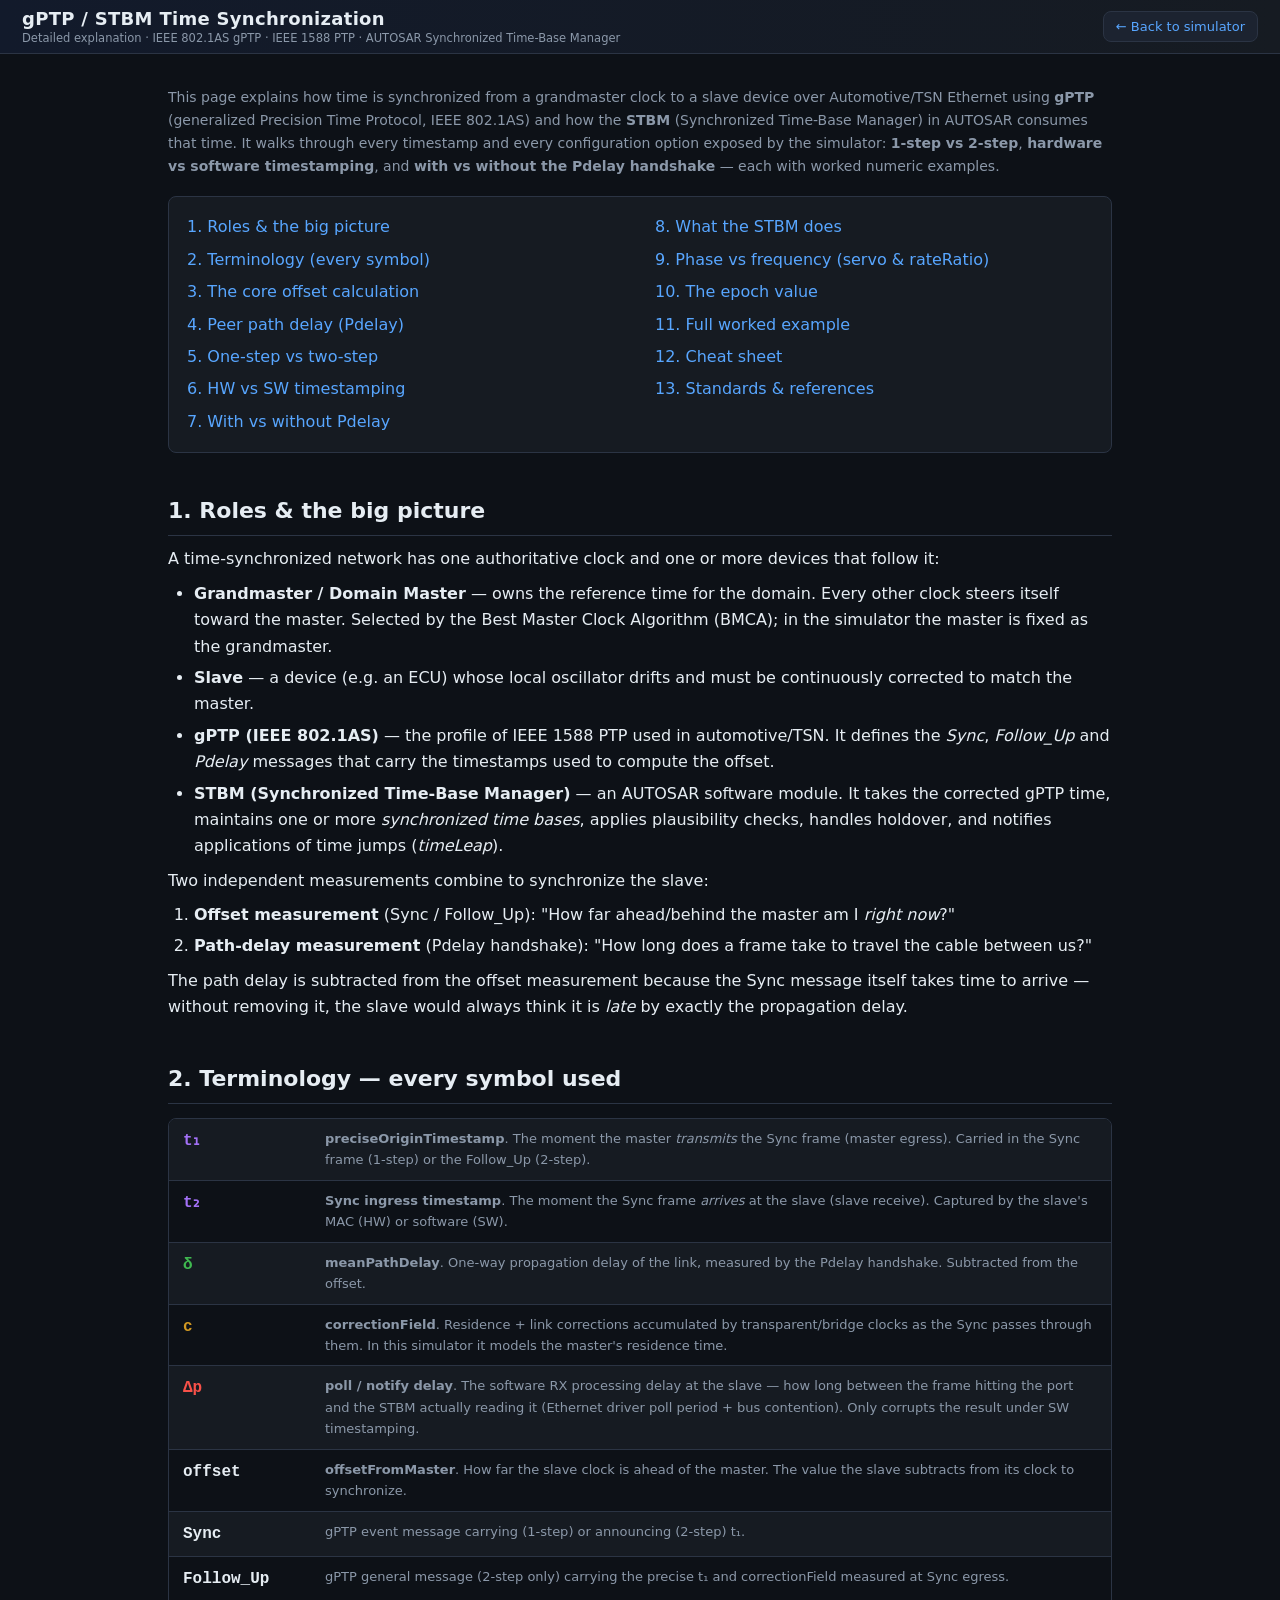
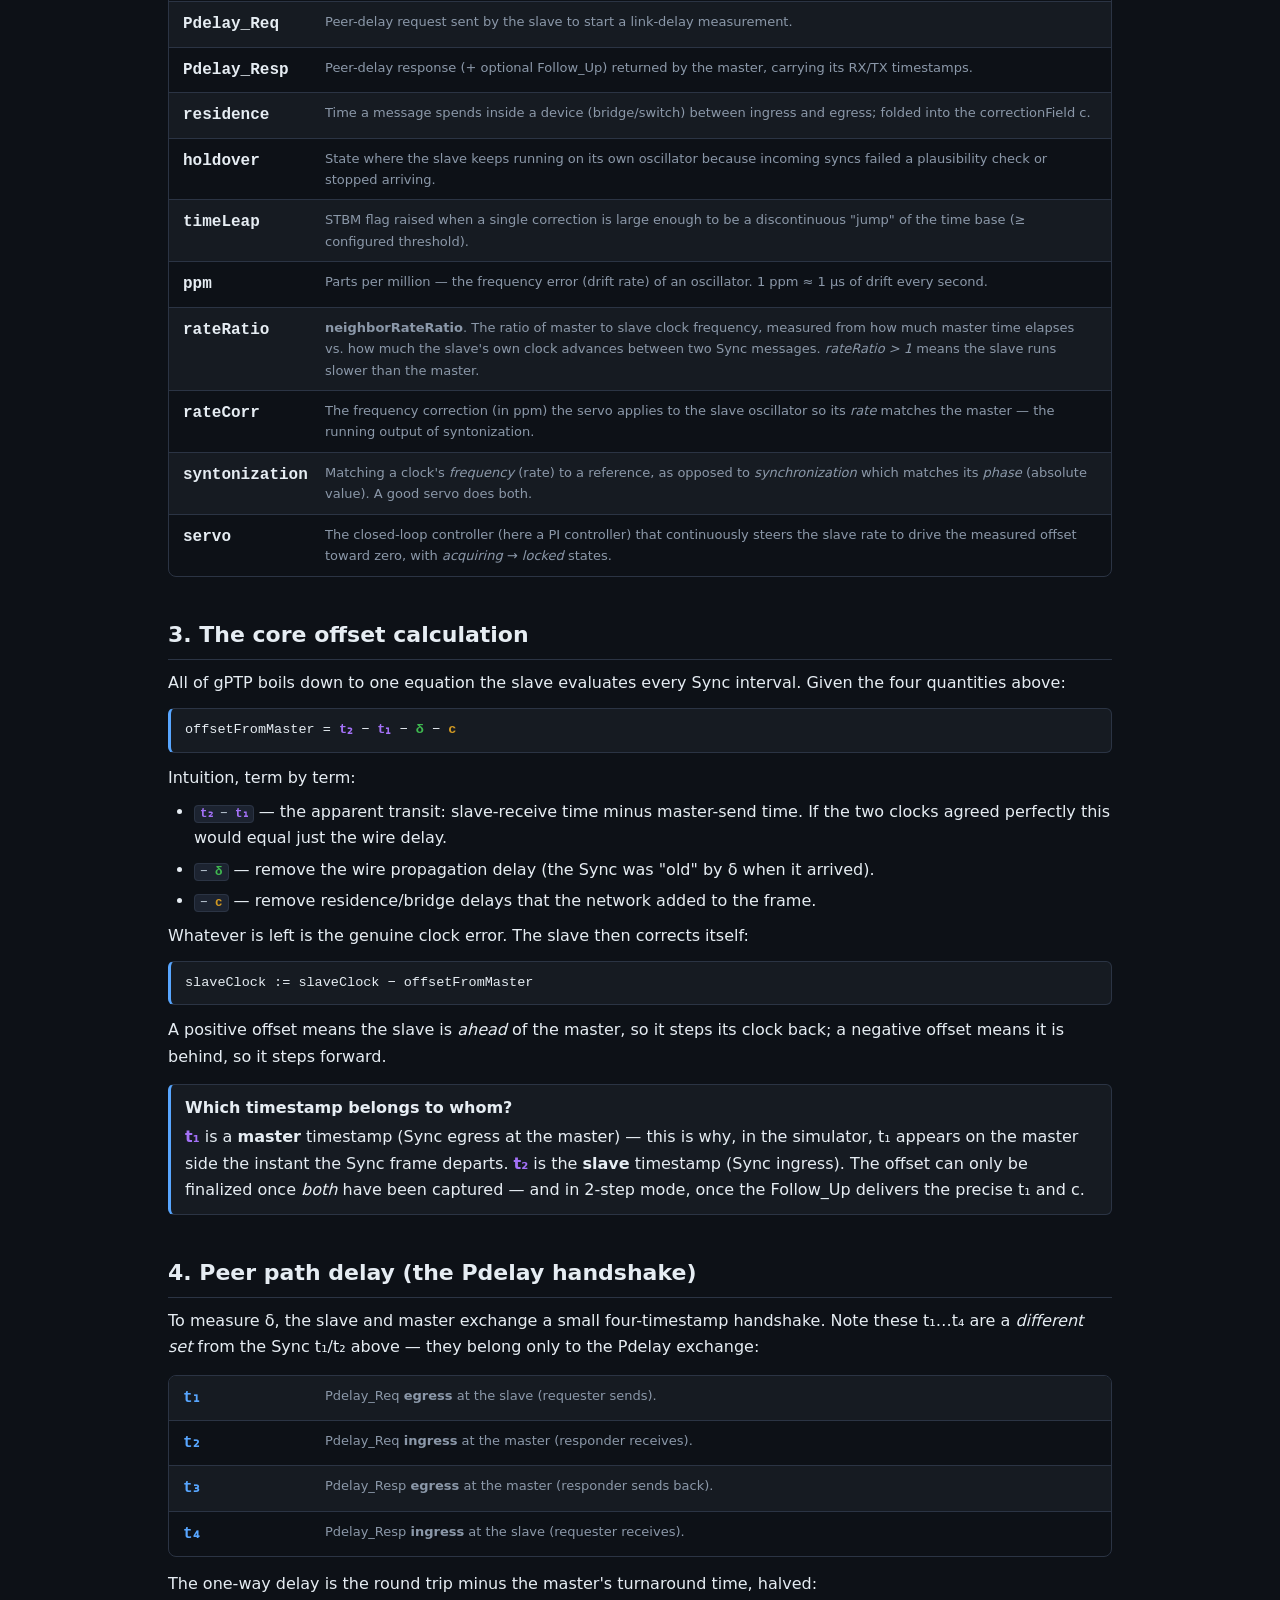
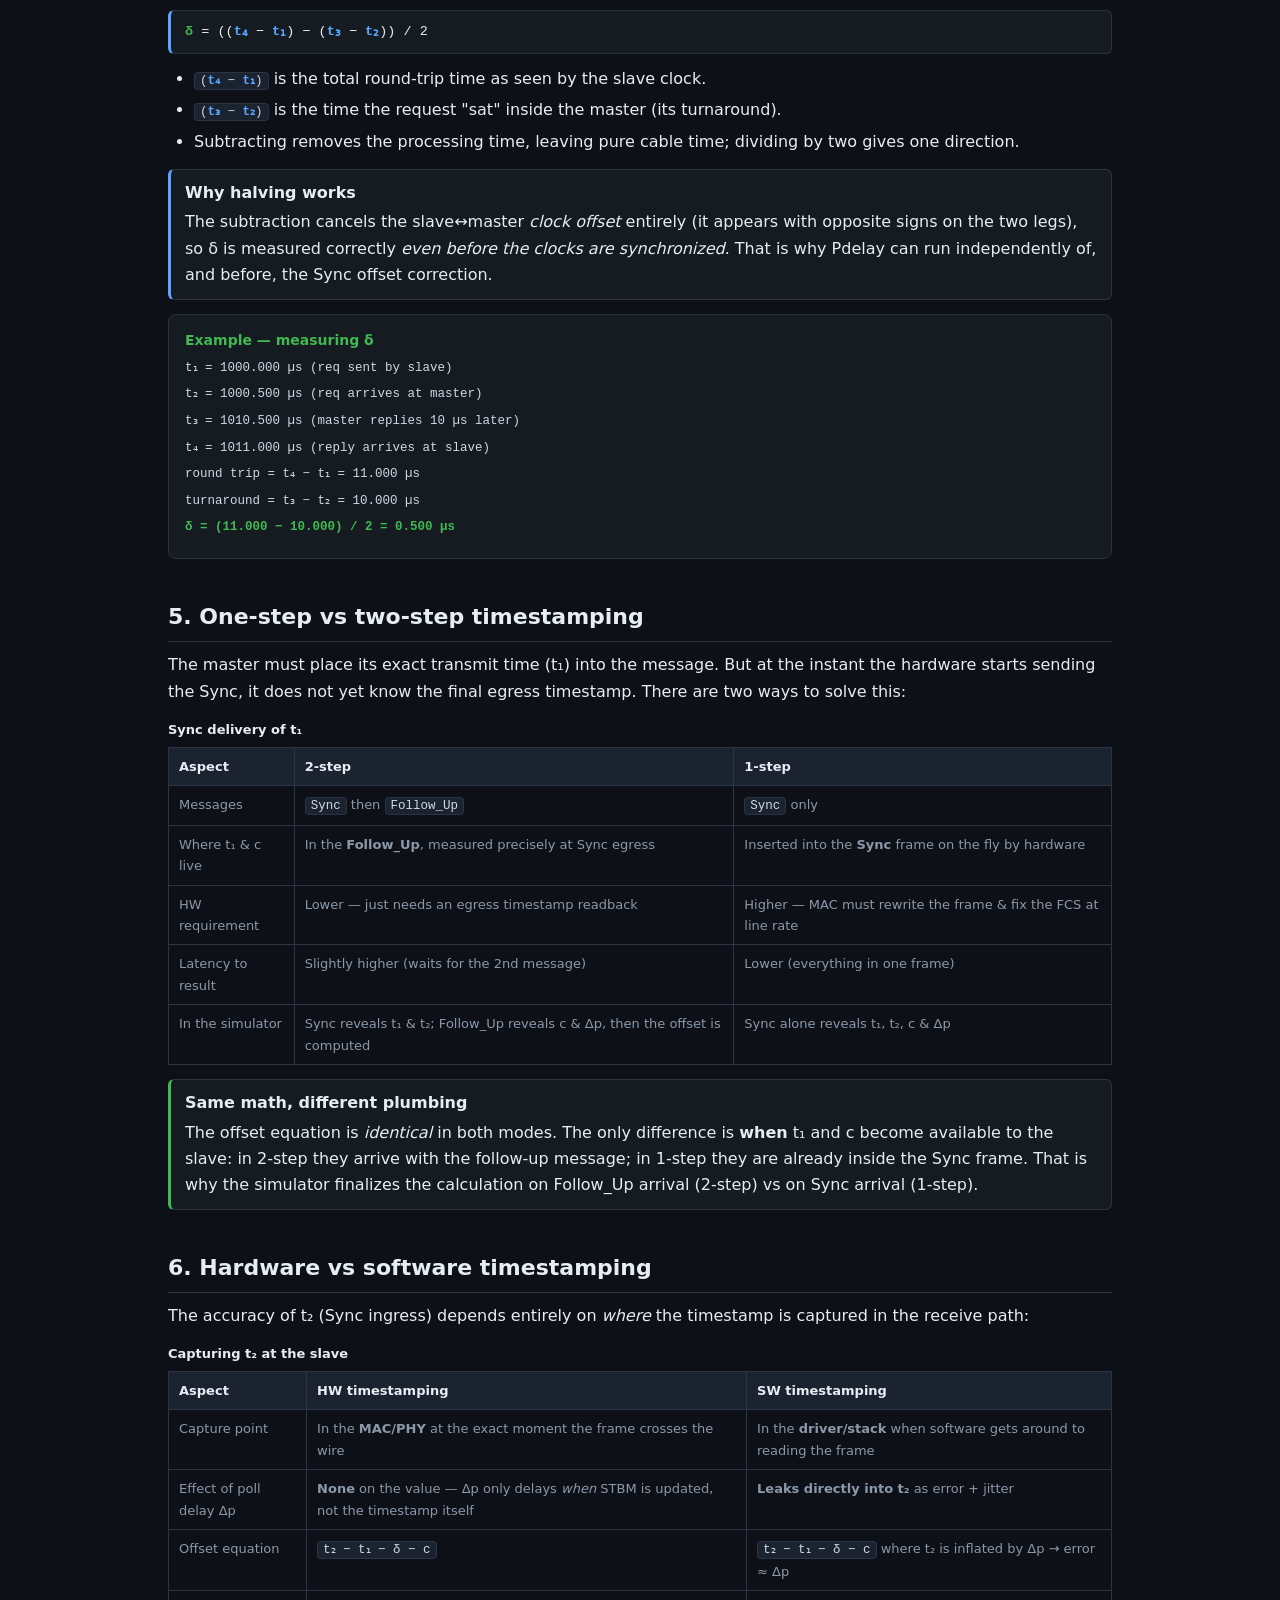
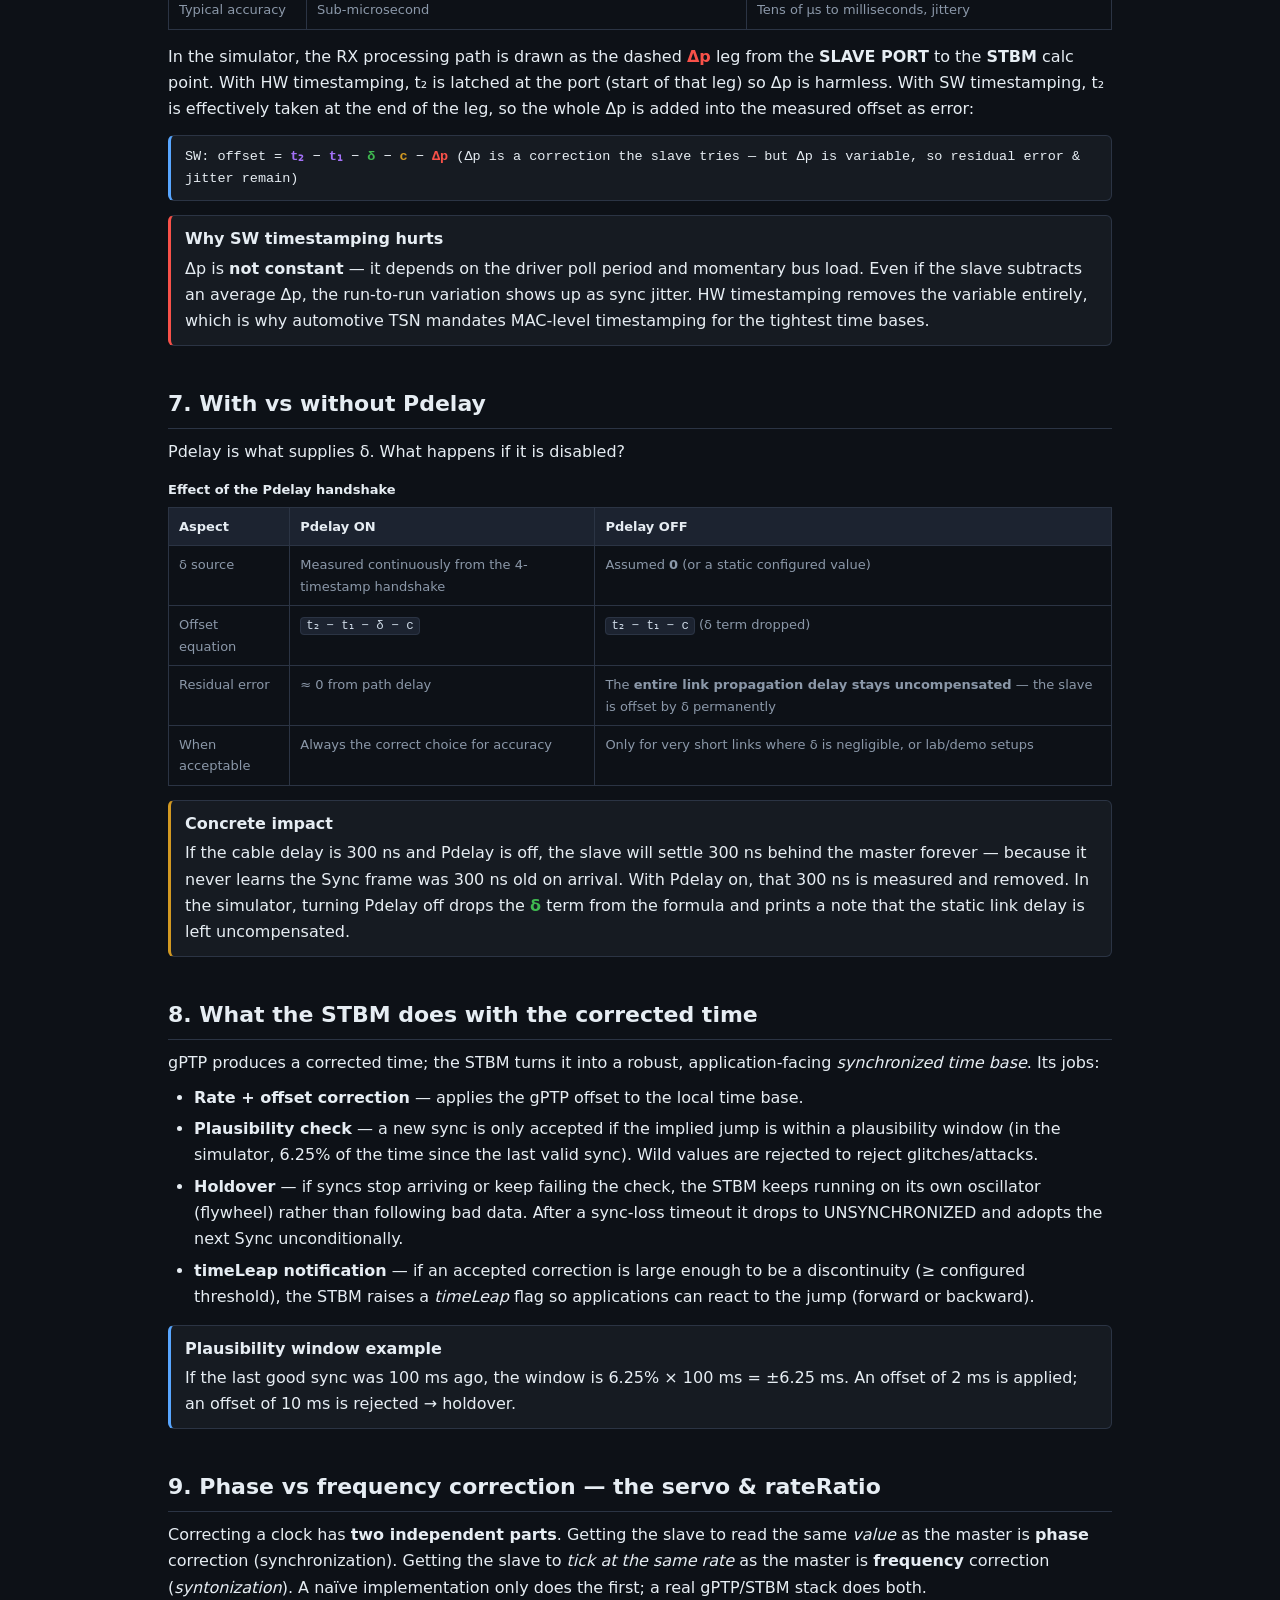
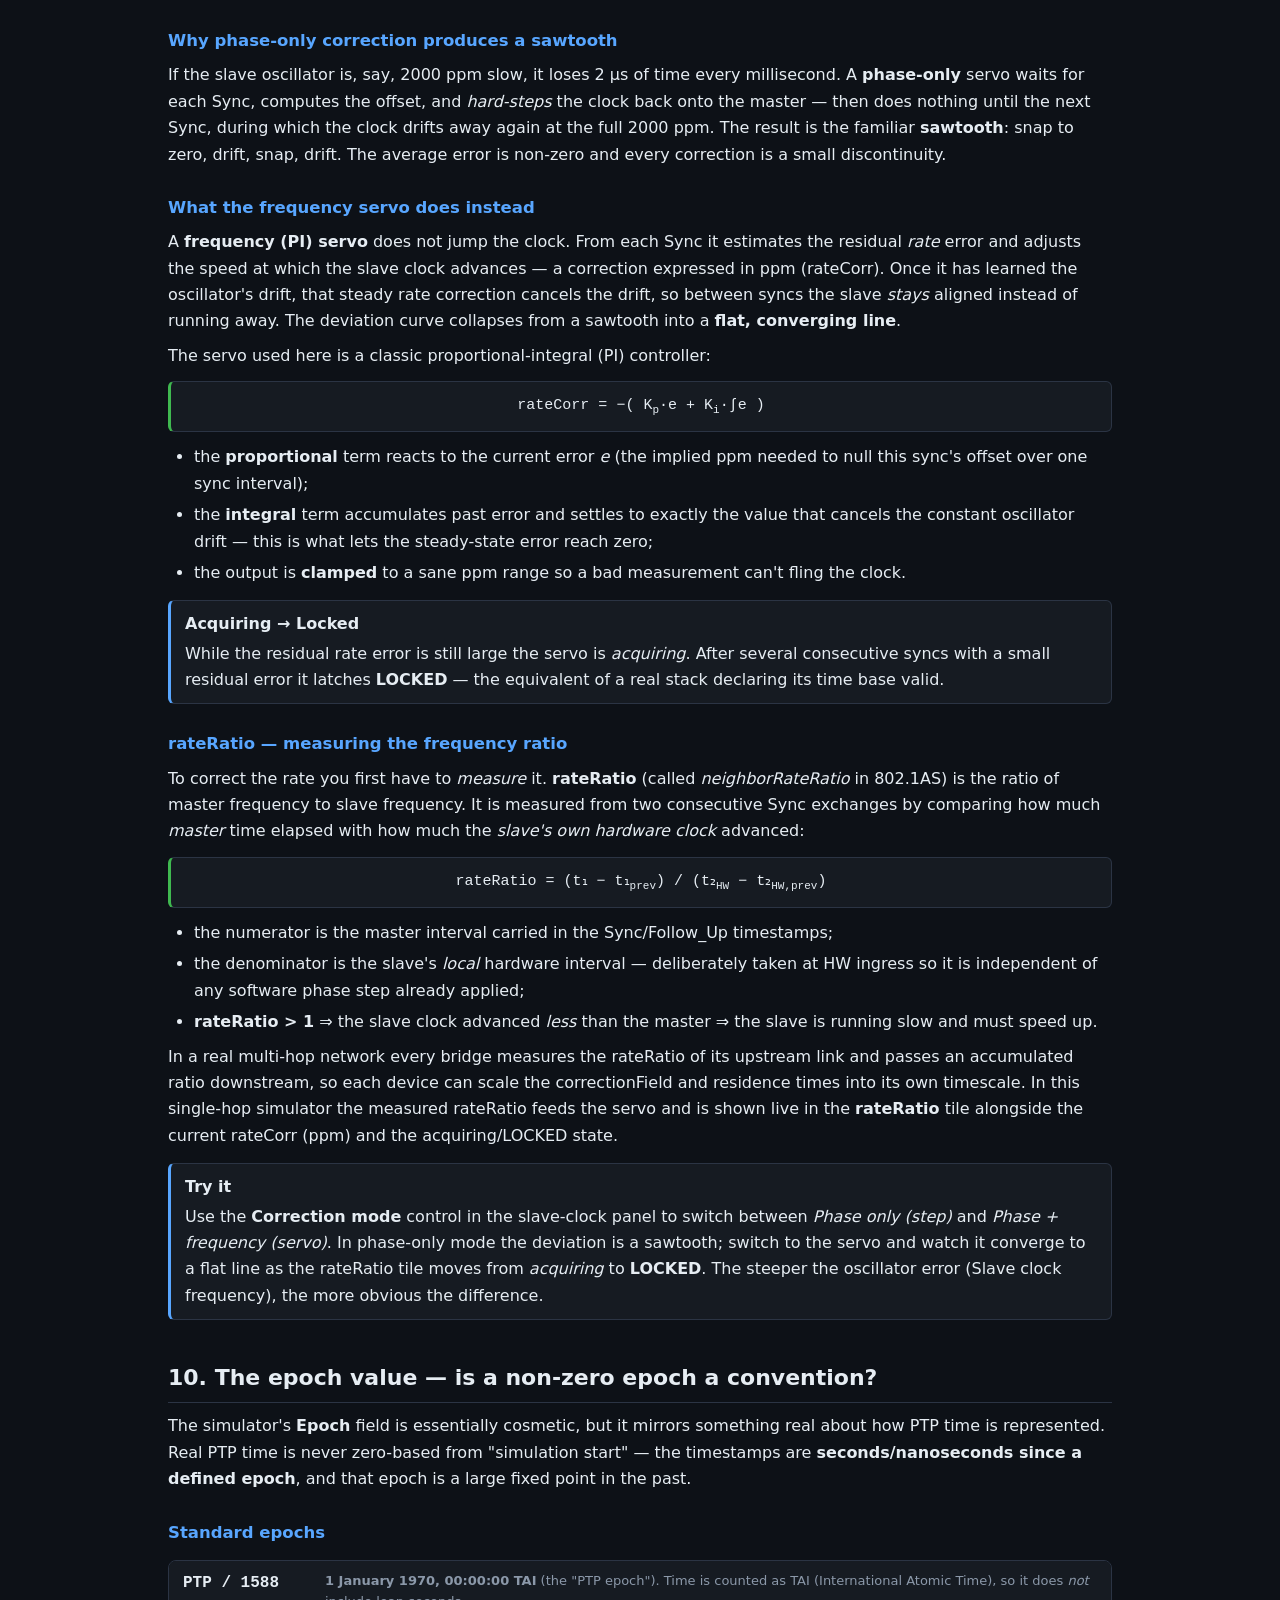
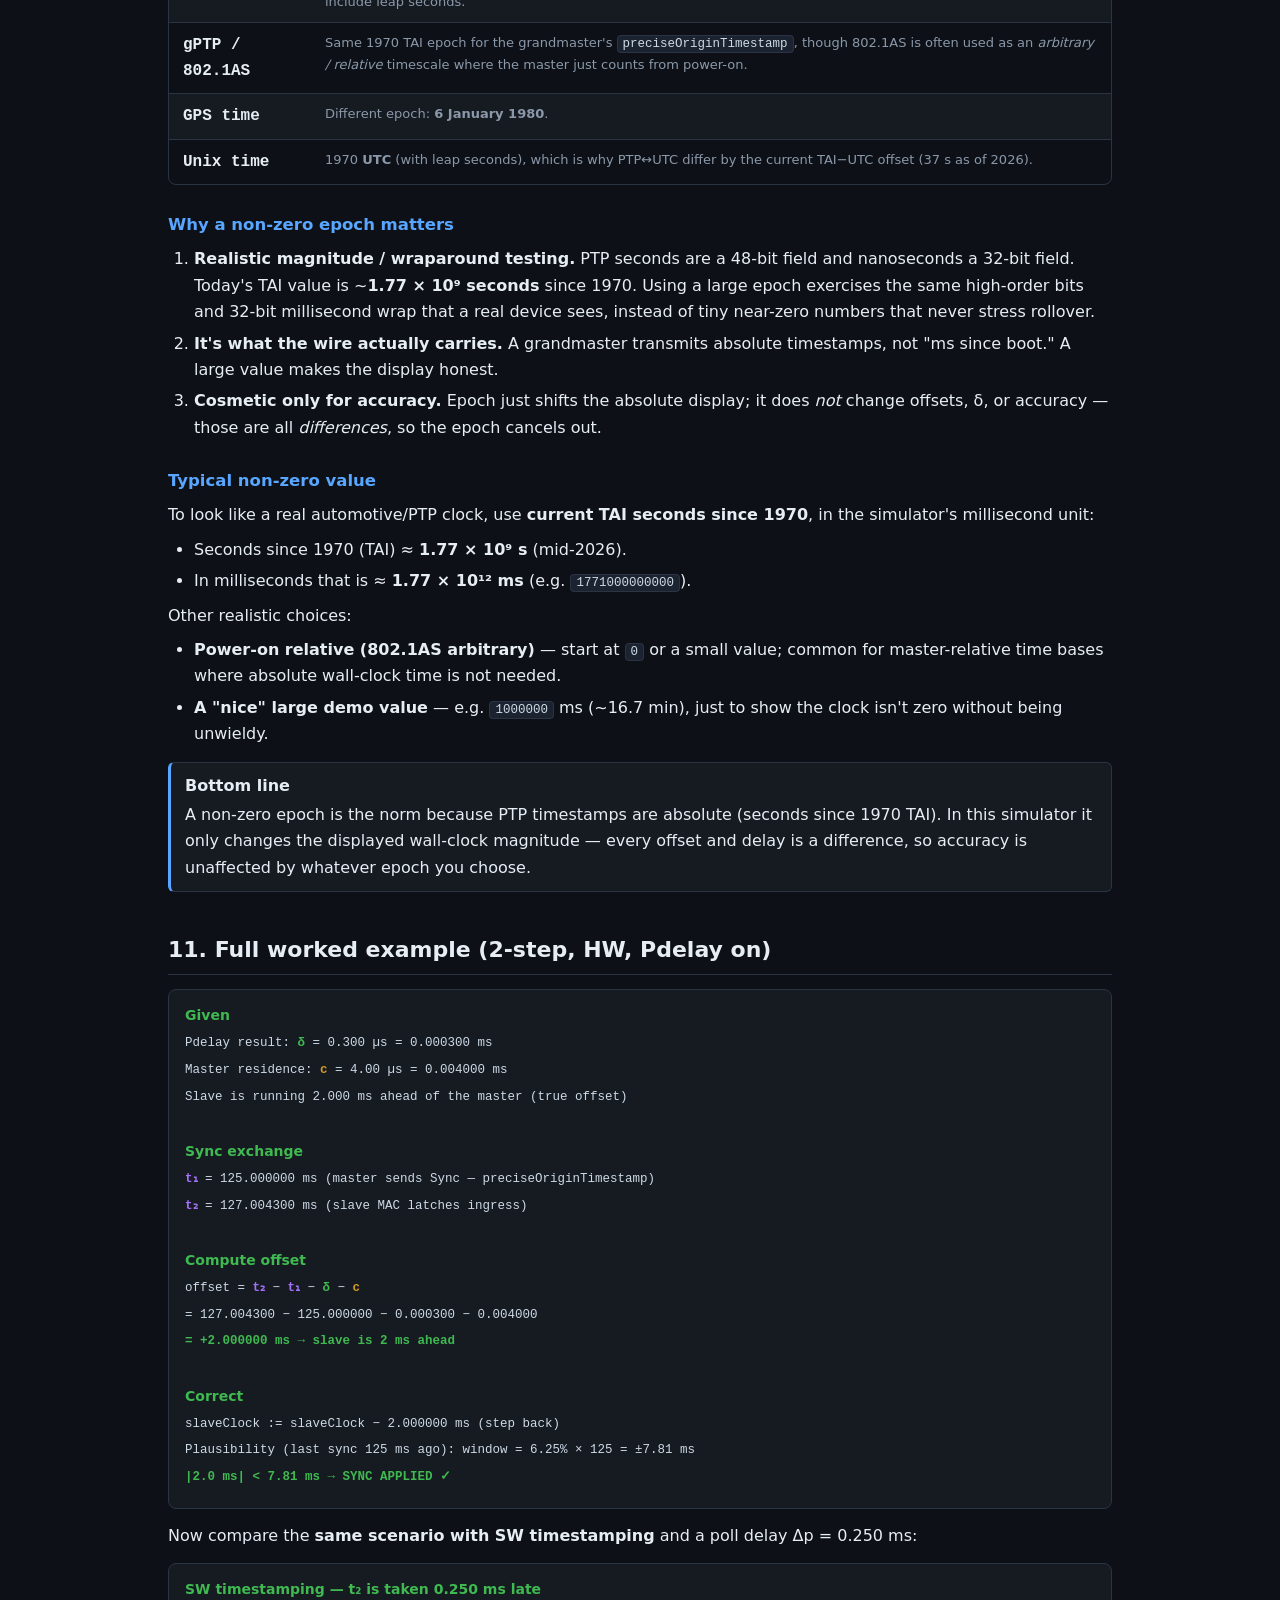
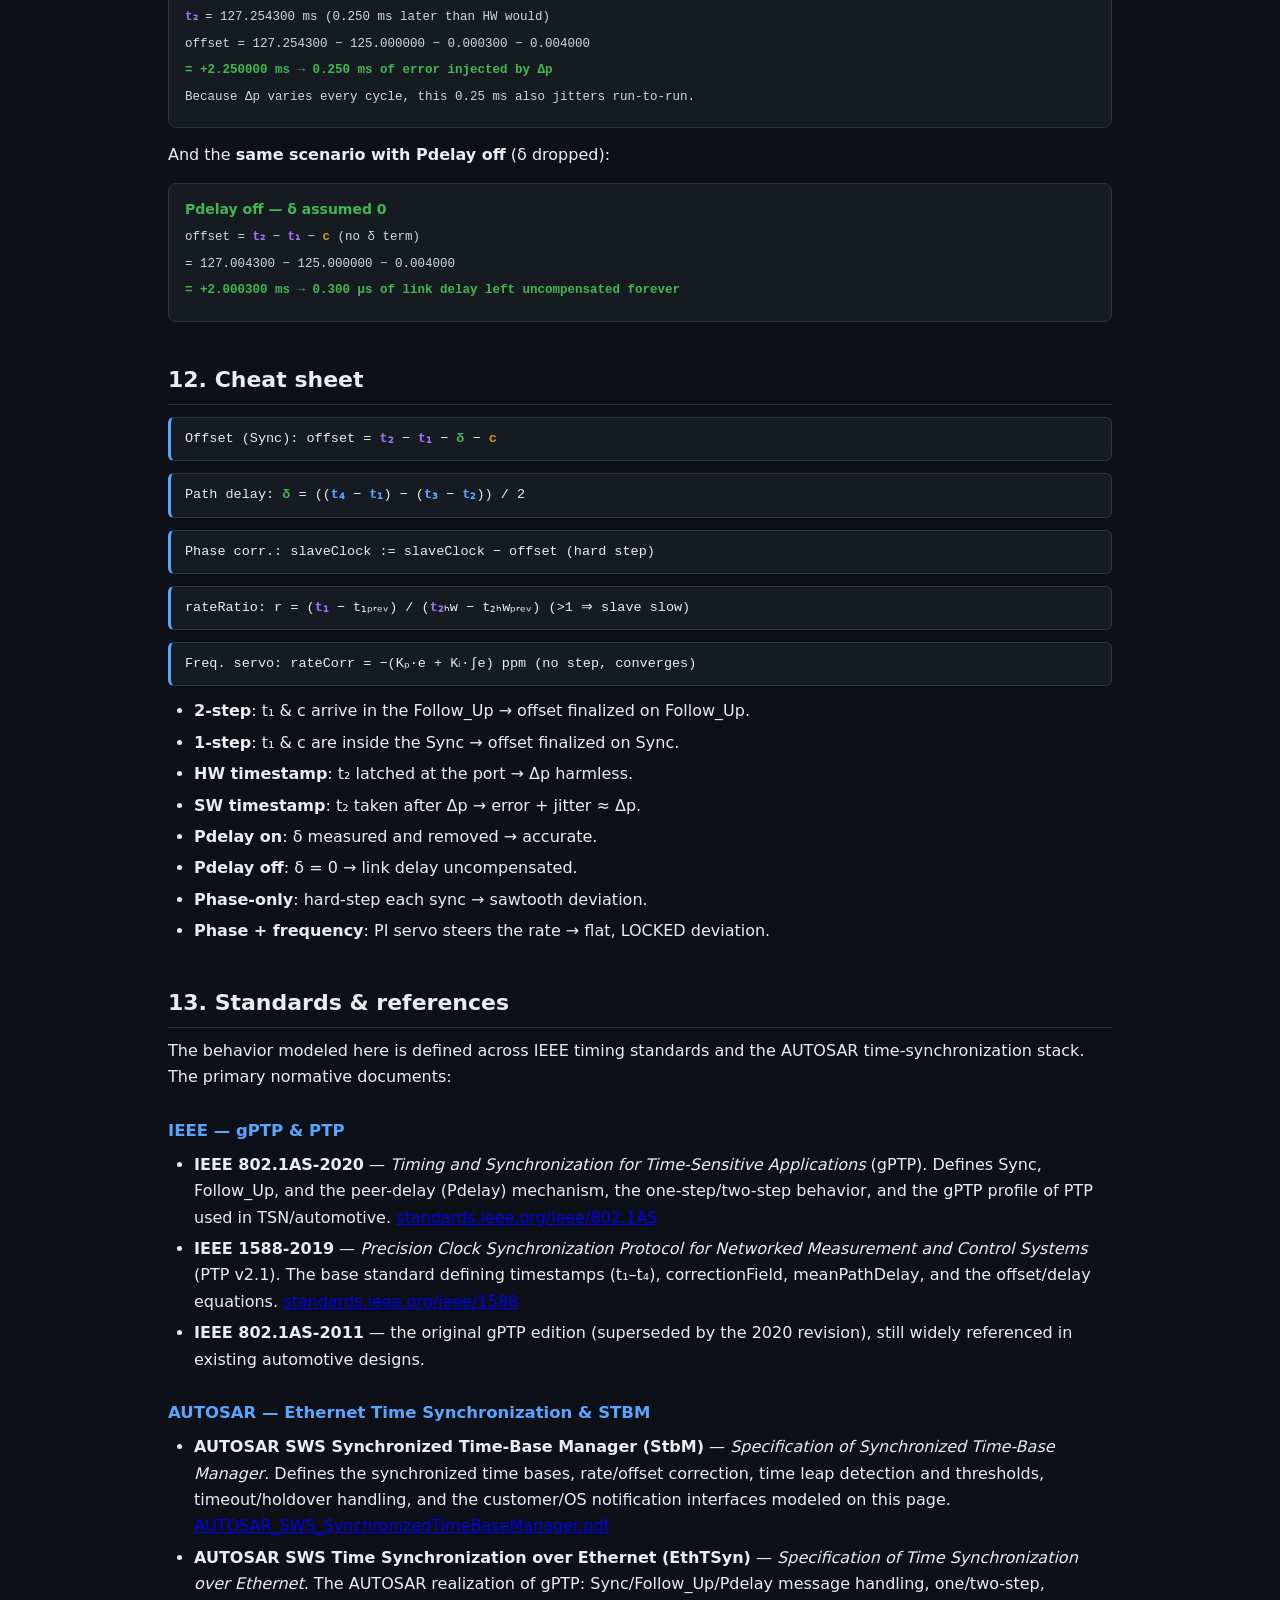
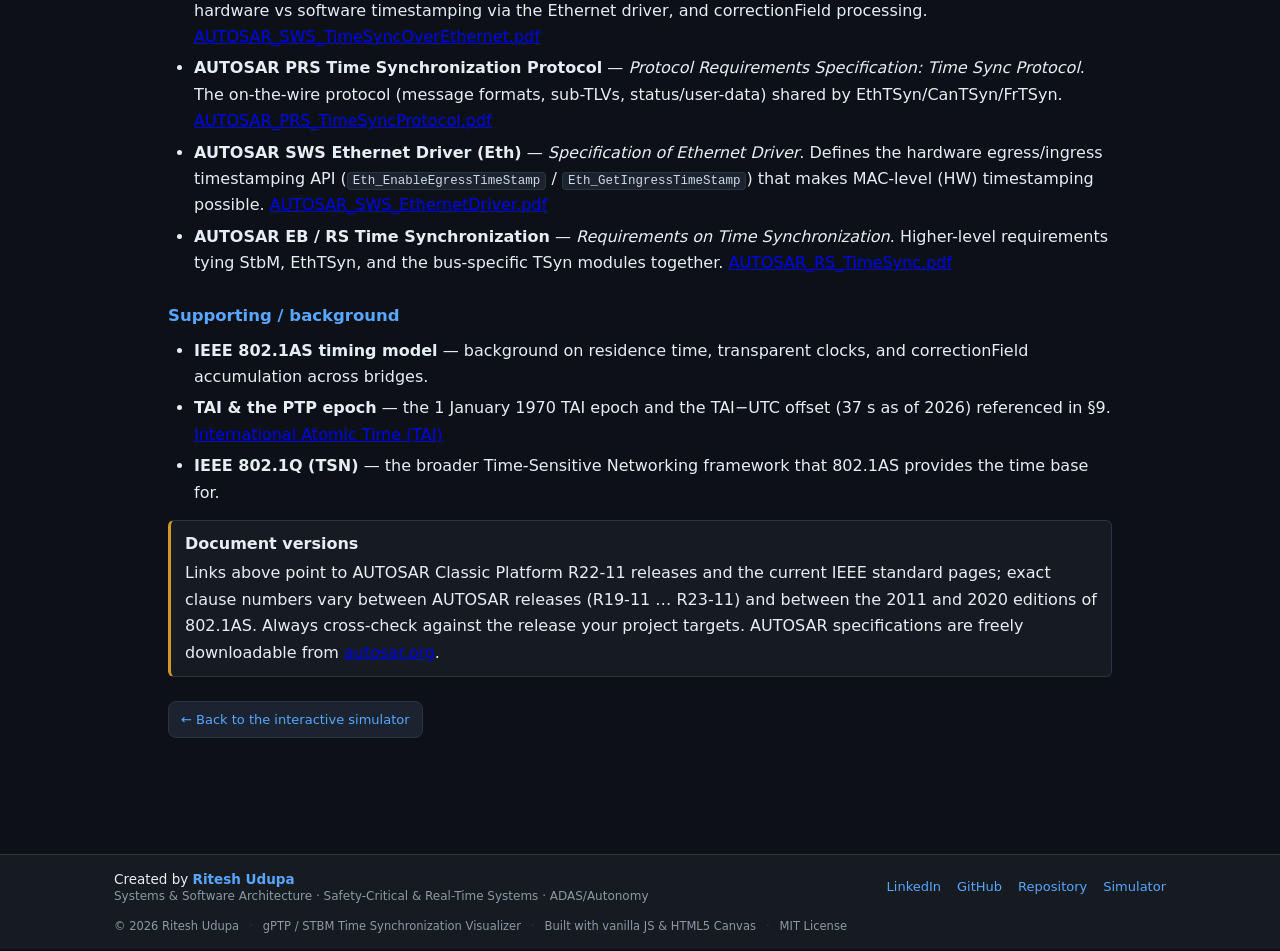
==== docs.html @ 6c6dffd7 "Add frequency servo (syntonization) + rateRatio, docs, and mobile header fix - PI clock servo discip" ====
<!DOCTYPE html>
<html lang="en">
<head>
  <meta charset="UTF-8" />
  <meta name="viewport" content="width=device-width, initial-scale=1.0" />
  <title>How gPTP / STBM Time Synchronization Works</title>
  <link rel="stylesheet" href="styles.css" />
  <style>
    /* ---------------- Docs-page specific layout ---------------- */
    .docs {
      max-width: 1000px;
      margin: 0 auto;
      padding: 24px 28px 80px;
      line-height: 1.65;
    }
    .docs h2 {
      margin: 40px 0 10px;
      font-size: 22px;
      color: var(--text);
      border-bottom: 1px solid var(--border);
      padding-bottom: 6px;
    }
    .docs h3 { margin: 26px 0 8px; font-size: 16.5px; color: var(--accent); }
    .docs h4 { margin: 18px 0 6px; font-size: 14px; color: var(--text); }
    .docs p { margin: 8px 0; color: var(--text); }
    .docs ul, .docs ol { margin: 8px 0 8px 4px; padding-left: 22px; color: var(--text); }
    .docs li { margin: 5px 0; }
    .docs .lead { color: var(--muted); font-size: 14px; }
    .docs code, .docs .mono { font-family: Consolas, monospace; }
    .docs code {
      background: var(--panel-2);
      border: 1px solid var(--border);
      border-radius: 4px;
      padding: 1px 5px;
      font-size: 12.5px;
      color: #cdd9e5;
    }
    .docs .eq {
      display: block;
      background: var(--panel);
      border: 1px solid var(--border);
      border-left: 3px solid var(--accent);
      border-radius: 6px;
      padding: 10px 14px;
      margin: 12px 0;
      font-family: Consolas, monospace;
      font-size: 13.5px;
      color: #e6edf3;
      overflow-x: auto;
    }
    .docs .formula {
      display: block;
      background: var(--panel);
      border: 1px solid var(--border);
      border-left: 3px solid var(--slave);
      border-radius: 6px;
      padding: 12px 14px;
      margin: 12px 0;
      font-family: Consolas, monospace;
      font-size: 15px;
      text-align: center;
      color: #e6edf3;
      overflow-x: auto;
    }
    .docs .formula sub { font-size: 11px; }
    .docs .callout {
      background: var(--panel);
      border: 1px solid var(--border);
      border-left: 3px solid var(--warn);
      border-radius: 6px;
      padding: 10px 14px;
      margin: 14px 0;
      color: var(--text);
    }
    .docs .callout.info { border-left-color: var(--accent); }
    .docs .callout.good { border-left-color: var(--ok); }
    .docs .callout.bad { border-left-color: var(--danger); }
    .docs .callout .lbl { font-weight: 700; display: block; margin-bottom: 3px; }

    /* Terminology glossary */
    .glossary { border: 1px solid var(--border); border-radius: 8px; overflow: hidden; margin: 14px 0; }
    .glossary .term {
      display: grid;
      grid-template-columns: 130px 1fr;
      gap: 12px;
      padding: 9px 14px;
      border-bottom: 1px solid var(--border);
    }
    .glossary .term:last-child { border-bottom: none; }
    .glossary .term:nth-child(odd) { background: var(--panel); }
    .glossary .sym { font-family: Consolas, monospace; font-weight: 700; }
    .glossary .def { color: var(--muted); font-size: 13px; }

    /* Comparison table */
    .cmp { width: 100%; border-collapse: collapse; margin: 14px 0; font-size: 13px; }
    .cmp th, .cmp td { border: 1px solid var(--border); padding: 8px 10px; text-align: left; vertical-align: top; }
    .cmp th { background: var(--panel-2); color: var(--text); }
    .cmp td { color: var(--muted); }
    .cmp caption { text-align: left; color: var(--text); font-weight: 600; margin-bottom: 6px; }

    /* Worked example block */
    .example {
      background: var(--panel);
      border: 1px solid var(--border);
      border-radius: 8px;
      padding: 14px 16px;
      margin: 14px 0;
    }
    .example h4 { margin-top: 0; color: var(--slave); }
    .example .step { margin: 6px 0; font-family: Consolas, monospace; font-size: 12.5px; color: #cdd9e5; }
    .example .res { color: var(--ok); font-weight: 700; }

    /* Sequence diagram (pure CSS/SVG friendly) */
    .seq { background: var(--panel); border: 1px solid var(--border); border-radius: 8px; padding: 10px; margin: 14px 0; }
    .seq svg { width: 100%; height: auto; display: block; }

    /* Colored symbol chips matching the simulator */
    .t-sy { color: #a371f7; } .t-pd { color: #58a6ff; } .t-mpd { color: #3fb950; }
    .t-c { color: #d29922; } .t-dp { color: #f85149; }

    .docs .toc {
      background: var(--panel);
      border: 1px solid var(--border);
      border-radius: 8px;
      padding: 14px 18px;
      margin: 18px 0;
      columns: 2;
      column-gap: 30px;
    }
    .docs .toc a { color: var(--accent); text-decoration: none; display: block; padding: 3px 0; }
    .docs .toc a:hover { text-decoration: underline; }

    .back-link {
      display: inline-flex; align-items: center; gap: 6px;
      color: var(--accent); text-decoration: none; font-size: 13px;
      border: 1px solid var(--border); border-radius: 8px; padding: 7px 12px;
      background: var(--panel-2);
    }
    .back-link:hover { border-color: var(--accent); }
    @media (max-width: 720px) { .docs .toc { columns: 1; } .glossary .term { grid-template-columns: 90px 1fr; } }
  </style>
</head>
<body>
  <header class="app-header">
    <div class="title-block">
      <h1><a href="index.html" class="title-link" title="Back to the interactive simulator">gPTP&nbsp;/&nbsp;STBM Time Synchronization</a></h1>
      <p class="subtitle">Detailed explanation &middot; IEEE&nbsp;802.1AS gPTP &middot; IEEE&nbsp;1588 PTP &middot; AUTOSAR Synchronized Time-Base Manager</p>
    </div>
    <div class="sim-controls">
      <a href="index.html" class="back-link">&larr; Back to simulator</a>
    </div>
  </header>

  <main class="docs">
    <p class="lead">
      This page explains how time is synchronized from a grandmaster clock to a slave device over
      Automotive/TSN Ethernet using <strong>gPTP</strong> (generalized Precision Time Protocol,
      IEEE&nbsp;802.1AS) and how the <strong>STBM</strong> (Synchronized Time-Base Manager) in
      AUTOSAR consumes that time. It walks through every timestamp and every configuration option
      exposed by the simulator: <strong>1-step vs 2-step</strong>, <strong>hardware vs software
      timestamping</strong>, and <strong>with vs without the Pdelay handshake</strong> — each with
      worked numeric examples.
    </p>

    <nav class="toc">
      <a href="#roles">1. Roles &amp; the big picture</a>
      <a href="#glossary">2. Terminology (every symbol)</a>
      <a href="#offset">3. The core offset calculation</a>
      <a href="#pdelay">4. Peer path delay (Pdelay)</a>
      <a href="#steps">5. One-step vs two-step</a>
      <a href="#timestamp">6. HW vs SW timestamping</a>
      <a href="#nopdelay">7. With vs without Pdelay</a>
      <a href="#stbm">8. What the STBM does</a>
      <a href="#servo">9. Phase vs frequency (servo &amp; rateRatio)</a>
      <a href="#epoch">10. The epoch value</a>
      <a href="#example">11. Full worked example</a>
      <a href="#cheatsheet">12. Cheat sheet</a>
      <a href="#references">13. Standards &amp; references</a>
    </nav>

    <!-- ================================================================ -->
    <h2 id="roles">1. Roles &amp; the big picture</h2>
    <p>
      A time-synchronized network has one authoritative clock and one or more devices that follow it:
    </p>
    <ul>
      <li><strong>Grandmaster / Domain Master</strong> — owns the reference time for the domain.
        Every other clock steers itself toward the master. Selected by the Best Master Clock Algorithm
        (BMCA); in the simulator the master is fixed as the grandmaster.</li>
      <li><strong>Slave</strong> — a device (e.g. an ECU) whose local oscillator drifts and must be
        continuously corrected to match the master.</li>
      <li><strong>gPTP (IEEE&nbsp;802.1AS)</strong> — the profile of IEEE&nbsp;1588 PTP used in
        automotive/TSN. It defines the <em>Sync</em>, <em>Follow_Up</em> and <em>Pdelay</em> messages
        that carry the timestamps used to compute the offset.</li>
      <li><strong>STBM (Synchronized Time-Base Manager)</strong> — an AUTOSAR software module. It takes
        the corrected gPTP time, maintains one or more <em>synchronized time bases</em>, applies
        plausibility checks, handles holdover, and notifies applications of time jumps
        (<em>timeLeap</em>).</li>
    </ul>
    <p>Two independent measurements combine to synchronize the slave:</p>
    <ol>
      <li><strong>Offset measurement</strong> (Sync / Follow_Up): "How far ahead/behind the master am I <em>right now</em>?"</li>
      <li><strong>Path-delay measurement</strong> (Pdelay handshake): "How long does a frame take to travel the cable between us?"</li>
    </ol>
    <p>
      The path delay is subtracted from the offset measurement because the Sync message itself takes
      time to arrive — without removing it, the slave would always think it is <em>late</em> by exactly
      the propagation delay.
    </p>

    <!-- ================================================================ -->
    <h2 id="glossary">2. Terminology — every symbol used</h2>
    <div class="glossary">
      <div class="term"><span class="sym t-sy">t₁</span><span class="def"><strong>preciseOriginTimestamp</strong>. The moment the master <em>transmits</em> the Sync frame (master egress). Carried in the Sync frame (1-step) or the Follow_Up (2-step).</span></div>
      <div class="term"><span class="sym t-sy">t₂</span><span class="def"><strong>Sync ingress timestamp</strong>. The moment the Sync frame <em>arrives</em> at the slave (slave receive). Captured by the slave's MAC (HW) or software (SW).</span></div>
      <div class="term"><span class="sym t-mpd">δ</span><span class="def"><strong>meanPathDelay</strong>. One-way propagation delay of the link, measured by the Pdelay handshake. Subtracted from the offset.</span></div>
      <div class="term"><span class="sym t-c">c</span><span class="def"><strong>correctionField</strong>. Residence + link corrections accumulated by transparent/bridge clocks as the Sync passes through them. In this simulator it models the master's residence time.</span></div>
      <div class="term"><span class="sym t-dp">Δp</span><span class="def"><strong>poll / notify delay</strong>. The software RX processing delay at the slave — how long between the frame hitting the port and the STBM actually reading it (Ethernet driver poll period + bus contention). Only corrupts the result under SW timestamping.</span></div>
      <div class="term"><span class="sym">offset</span><span class="def"><strong>offsetFromMaster</strong>. How far the slave clock is ahead of the master. The value the slave subtracts from its clock to synchronize.</span></div>
      <div class="term"><span class="sym">Sync</span><span class="def">gPTP event message carrying (1-step) or announcing (2-step) t₁.</span></div>
      <div class="term"><span class="sym">Follow_Up</span><span class="def">gPTP general message (2-step only) carrying the precise t₁ and correctionField measured at Sync egress.</span></div>
      <div class="term"><span class="sym">Pdelay_Req</span><span class="def">Peer-delay request sent by the slave to start a link-delay measurement.</span></div>
      <div class="term"><span class="sym">Pdelay_Resp</span><span class="def">Peer-delay response (+ optional Follow_Up) returned by the master, carrying its RX/TX timestamps.</span></div>
      <div class="term"><span class="sym">residence</span><span class="def">Time a message spends inside a device (bridge/switch) between ingress and egress; folded into the correctionField c.</span></div>
      <div class="term"><span class="sym">holdover</span><span class="def">State where the slave keeps running on its own oscillator because incoming syncs failed a plausibility check or stopped arriving.</span></div>
      <div class="term"><span class="sym">timeLeap</span><span class="def">STBM flag raised when a single correction is large enough to be a discontinuous "jump" of the time base (≥ configured threshold).</span></div>
      <div class="term"><span class="sym">ppm</span><span class="def">Parts per million — the frequency error (drift rate) of an oscillator. 1 ppm ≈ 1 µs of drift every second.</span></div>
      <div class="term"><span class="sym">rateRatio</span><span class="def"><strong>neighborRateRatio</strong>. The ratio of master to slave clock frequency, measured from how much master time elapses vs. how much the slave's own clock advances between two Sync messages. <em>rateRatio&nbsp;&gt;&nbsp;1</em> means the slave runs slower than the master.</span></div>
      <div class="term"><span class="sym">rateCorr</span><span class="def">The frequency correction (in ppm) the servo applies to the slave oscillator so its <em>rate</em> matches the master — the running output of syntonization.</span></div>
      <div class="term"><span class="sym">syntonization</span><span class="def">Matching a clock's <em>frequency</em> (rate) to a reference, as opposed to <em>synchronization</em> which matches its <em>phase</em> (absolute value). A good servo does both.</span></div>
      <div class="term"><span class="sym">servo</span><span class="def">The closed-loop controller (here a PI controller) that continuously steers the slave rate to drive the measured offset toward zero, with <em>acquiring</em> → <em>locked</em> states.</span></div>
    </div>

    <!-- ================================================================ -->
    <h2 id="offset">3. The core offset calculation</h2>
    <p>
      All of gPTP boils down to one equation the slave evaluates every Sync interval. Given the four
      quantities above:
    </p>
    <span class="eq">offsetFromMaster = <span class="t-sy">t₂</span> − <span class="t-sy">t₁</span> − <span class="t-mpd">δ</span> − <span class="t-c">c</span></span>
    <p>Intuition, term by term:</p>
    <ul>
      <li><code><span class="t-sy">t₂</span> − <span class="t-sy">t₁</span></code> — the apparent transit: slave-receive time minus master-send time. If the two clocks agreed perfectly this would equal just the wire delay.</li>
      <li><code>− <span class="t-mpd">δ</span></code> — remove the wire propagation delay (the Sync was "old" by δ when it arrived).</li>
      <li><code>− <span class="t-c">c</span></code> — remove residence/bridge delays that the network added to the frame.</li>
    </ul>
    <p>Whatever is left is the genuine clock error. The slave then corrects itself:</p>
    <span class="eq">slaveClock := slaveClock − offsetFromMaster</span>
    <p>
      A positive offset means the slave is <em>ahead</em> of the master, so it steps its clock back; a
      negative offset means it is behind, so it steps forward.
    </p>

    <div class="callout info">
      <span class="lbl">Which timestamp belongs to whom?</span>
      <span class="t-sy">t₁</span> is a <strong>master</strong> timestamp (Sync egress at the master) — this is why, in the simulator,
      t₁ appears on the master side the instant the Sync frame departs. <span class="t-sy">t₂</span> is the
      <strong>slave</strong> timestamp (Sync ingress). The offset can only be finalized once <em>both</em>
      have been captured — and in 2-step mode, once the Follow_Up delivers the precise t₁ and c.
    </div>

    <!-- ================================================================ -->
    <h2 id="pdelay">4. Peer path delay (the Pdelay handshake)</h2>
    <p>
      To measure δ, the slave and master exchange a small four-timestamp handshake. Note these
      t₁…t₄ are a <em>different set</em> from the Sync t₁/t₂ above — they belong only to the Pdelay
      exchange:
    </p>
    <div class="glossary">
      <div class="term"><span class="sym t-pd">t₁</span><span class="def">Pdelay_Req <strong>egress</strong> at the slave (requester sends).</span></div>
      <div class="term"><span class="sym t-pd">t₂</span><span class="def">Pdelay_Req <strong>ingress</strong> at the master (responder receives).</span></div>
      <div class="term"><span class="sym t-pd">t₃</span><span class="def">Pdelay_Resp <strong>egress</strong> at the master (responder sends back).</span></div>
      <div class="term"><span class="sym t-pd">t₄</span><span class="def">Pdelay_Resp <strong>ingress</strong> at the slave (requester receives).</span></div>
    </div>
    <p>The one-way delay is the round trip minus the master's turnaround time, halved:</p>
    <span class="eq"><span class="t-mpd">δ</span> = ((<span class="t-pd">t₄</span> − <span class="t-pd">t₁</span>) − (<span class="t-pd">t₃</span> − <span class="t-pd">t₂</span>)) / 2</span>
    <ul>
      <li><code>(<span class="t-pd">t₄</span> − <span class="t-pd">t₁</span>)</code> is the total round-trip time as seen by the slave clock.</li>
      <li><code>(<span class="t-pd">t₃</span> − <span class="t-pd">t₂</span>)</code> is the time the request "sat" inside the master (its turnaround).</li>
      <li>Subtracting removes the processing time, leaving pure cable time; dividing by two gives one direction.</li>
    </ul>
    <div class="callout info">
      <span class="lbl">Why halving works</span>
      The subtraction cancels the slave↔master <em>clock offset</em> entirely (it appears with opposite
      signs on the two legs), so δ is measured correctly <em>even before the clocks are synchronized</em>.
      That is why Pdelay can run independently of, and before, the Sync offset correction.
    </div>

    <div class="example">
      <h4>Example — measuring δ</h4>
      <div class="step">t₁ = 1000.000 µs   (req sent by slave)</div>
      <div class="step">t₂ = 1000.500 µs   (req arrives at master)</div>
      <div class="step">t₃ = 1010.500 µs   (master replies 10 µs later)</div>
      <div class="step">t₄ = 1011.000 µs   (reply arrives at slave)</div>
      <div class="step">round trip = t₄ − t₁ = 11.000 µs</div>
      <div class="step">turnaround = t₃ − t₂ = 10.000 µs</div>
      <div class="step res">δ = (11.000 − 10.000) / 2 = 0.500 µs</div>
    </div>

    <!-- ================================================================ -->
    <h2 id="steps">5. One-step vs two-step timestamping</h2>
    <p>
      The master must place its exact transmit time (t₁) into the message. But at the instant the hardware
      starts sending the Sync, it does not yet know the final egress timestamp. There are two ways to
      solve this:
    </p>
    <table class="cmp">
      <caption>Sync delivery of t₁</caption>
      <tr><th>Aspect</th><th>2-step</th><th>1-step</th></tr>
      <tr><td>Messages</td><td><code>Sync</code> then <code>Follow_Up</code></td><td><code>Sync</code> only</td></tr>
      <tr><td>Where t₁ &amp; c live</td><td>In the <strong>Follow_Up</strong>, measured precisely at Sync egress</td><td>Inserted into the <strong>Sync</strong> frame on the fly by hardware</td></tr>
      <tr><td>HW requirement</td><td>Lower — just needs an egress timestamp readback</td><td>Higher — MAC must rewrite the frame &amp; fix the FCS at line rate</td></tr>
      <tr><td>Latency to result</td><td>Slightly higher (waits for the 2nd message)</td><td>Lower (everything in one frame)</td></tr>
      <tr><td>In the simulator</td><td>Sync reveals t₁ &amp; t₂; Follow_Up reveals c &amp; Δp, then the offset is computed</td><td>Sync alone reveals t₁, t₂, c &amp; Δp</td></tr>
    </table>
    <div class="callout good">
      <span class="lbl">Same math, different plumbing</span>
      The offset equation is <em>identical</em> in both modes. The only difference is <strong>when</strong>
      t₁ and c become available to the slave: in 2-step they arrive with the follow-up message; in 1-step
      they are already inside the Sync frame. That is why the simulator finalizes the calculation on
      Follow_Up arrival (2-step) vs on Sync arrival (1-step).
    </div>

    <!-- ================================================================ -->
    <h2 id="timestamp">6. Hardware vs software timestamping</h2>
    <p>
      The accuracy of t₂ (Sync ingress) depends entirely on <em>where</em> the timestamp is captured
      in the receive path:
    </p>
    <table class="cmp">
      <caption>Capturing t₂ at the slave</caption>
      <tr><th>Aspect</th><th>HW timestamping</th><th>SW timestamping</th></tr>
      <tr><td>Capture point</td><td>In the <strong>MAC/PHY</strong> at the exact moment the frame crosses the wire</td><td>In the <strong>driver/stack</strong> when software gets around to reading the frame</td></tr>
      <tr><td>Effect of poll delay Δp</td><td><strong>None</strong> on the value — Δp only delays <em>when</em> STBM is updated, not the timestamp itself</td><td><strong>Leaks directly into t₂</strong> as error + jitter</td></tr>
      <tr><td>Offset equation</td><td><code>t₂ − t₁ − δ − c</code></td><td><code>t₂ − t₁ − δ − c</code> where t₂ is inflated by Δp → error ≈ Δp</td></tr>
      <tr><td>Typical accuracy</td><td>Sub-microsecond</td><td>Tens of µs to milliseconds, jittery</td></tr>
    </table>
    <p>
      In the simulator, the RX processing path is drawn as the dashed <span class="t-dp">Δp</span> leg
      from the <strong>SLAVE PORT</strong> to the <strong>STBM</strong> calc point. With HW timestamping,
      t₂ is latched at the port (start of that leg) so Δp is harmless. With SW timestamping, t₂ is
      effectively taken at the end of the leg, so the whole Δp is added into the measured offset as error:
    </p>
    <span class="eq">SW:  offset = <span class="t-sy">t₂</span> − <span class="t-sy">t₁</span> − <span class="t-mpd">δ</span> − <span class="t-c">c</span> − <span class="t-dp">Δp</span>  (Δp is a correction the slave tries — but Δp is variable, so residual error &amp; jitter remain)</span>
    <div class="callout bad">
      <span class="lbl">Why SW timestamping hurts</span>
      Δp is <strong>not constant</strong> — it depends on the driver poll period and momentary bus load.
      Even if the slave subtracts an average Δp, the run-to-run variation shows up as sync jitter. HW
      timestamping removes the variable entirely, which is why automotive TSN mandates MAC-level
      timestamping for the tightest time bases.
    </div>

    <!-- ================================================================ -->
    <h2 id="nopdelay">7. With vs without Pdelay</h2>
    <p>
      Pdelay is what supplies δ. What happens if it is disabled?
    </p>
    <table class="cmp">
      <caption>Effect of the Pdelay handshake</caption>
      <tr><th>Aspect</th><th>Pdelay ON</th><th>Pdelay OFF</th></tr>
      <tr><td>δ source</td><td>Measured continuously from the 4-timestamp handshake</td><td>Assumed <strong>0</strong> (or a static configured value)</td></tr>
      <tr><td>Offset equation</td><td><code>t₂ − t₁ − δ − c</code></td><td><code>t₂ − t₁ − c</code> (δ term dropped)</td></tr>
      <tr><td>Residual error</td><td>≈ 0 from path delay</td><td>The <strong>entire link propagation delay stays uncompensated</strong> — the slave is offset by δ permanently</td></tr>
      <tr><td>When acceptable</td><td>Always the correct choice for accuracy</td><td>Only for very short links where δ is negligible, or lab/demo setups</td></tr>
    </table>
    <div class="callout">
      <span class="lbl">Concrete impact</span>
      If the cable delay is 300&nbsp;ns and Pdelay is off, the slave will settle 300&nbsp;ns behind the master
      forever — because it never learns the Sync frame was 300&nbsp;ns old on arrival. With Pdelay on, that
      300&nbsp;ns is measured and removed. In the simulator, turning Pdelay off drops the <span class="t-mpd">δ</span>
      term from the formula and prints a note that the static link delay is left uncompensated.
    </div>

    <!-- ================================================================ -->
    <h2 id="stbm">8. What the STBM does with the corrected time</h2>
    <p>
      gPTP produces a corrected time; the STBM turns it into a robust, application-facing
      <em>synchronized time base</em>. Its jobs:
    </p>
    <ul>
      <li><strong>Rate + offset correction</strong> — applies the gPTP offset to the local time base.</li>
      <li><strong>Plausibility check</strong> — a new sync is only accepted if the implied jump is
        within a plausibility window (in the simulator, 6.25% of the time since the last valid sync).
        Wild values are rejected to reject glitches/attacks.</li>
      <li><strong>Holdover</strong> — if syncs stop arriving or keep failing the check, the STBM keeps
        running on its own oscillator (flywheel) rather than following bad data. After a sync-loss
        timeout it drops to UNSYNCHRONIZED and adopts the next Sync unconditionally.</li>
      <li><strong>timeLeap notification</strong> — if an accepted correction is large enough to be a
        discontinuity (≥ configured threshold), the STBM raises a <em>timeLeap</em> flag so applications
        can react to the jump (forward or backward).</li>
    </ul>
    <div class="callout info">
      <span class="lbl">Plausibility window example</span>
      If the last good sync was 100&nbsp;ms ago, the window is 6.25%&nbsp;×&nbsp;100&nbsp;ms&nbsp;=&nbsp;±6.25&nbsp;ms.
      An offset of 2&nbsp;ms is applied; an offset of 10&nbsp;ms is rejected → holdover.
    </div>

    <!-- ================================================================ -->
    <h2 id="servo">9. Phase vs frequency correction — the servo &amp; rateRatio</h2>
    <p>
      Correcting a clock has <strong>two independent parts</strong>. Getting the slave to read the same
      <em>value</em> as the master is <strong>phase</strong> correction (synchronization). Getting the slave to
      <em>tick at the same rate</em> as the master is <strong>frequency</strong> correction
      (<em>syntonization</em>). A naïve implementation only does the first; a real gPTP/STBM stack does both.
    </p>

    <h3>Why phase-only correction produces a sawtooth</h3>
    <p>
      If the slave oscillator is, say, 2000&nbsp;ppm slow, it loses 2&nbsp;µs of time every millisecond. A
      <strong>phase-only</strong> servo waits for each Sync, computes the offset, and <em>hard-steps</em> the clock
      back onto the master — then does nothing until the next Sync, during which the clock drifts away again at
      the full 2000&nbsp;ppm. The result is the familiar <strong>sawtooth</strong>: snap to zero, drift, snap,
      drift. The average error is non-zero and every correction is a small discontinuity.
    </p>

    <h3>What the frequency servo does instead</h3>
    <p>
      A <strong>frequency (PI) servo</strong> does not jump the clock. From each Sync it estimates the residual
      <em>rate</em> error and adjusts the speed at which the slave clock advances — a correction expressed in ppm
      (<span class="sym">rateCorr</span>). Once it has learned the oscillator's drift, that steady rate correction
      cancels the drift, so between syncs the slave <em>stays</em> aligned instead of running away. The deviation
      curve collapses from a sawtooth into a <strong>flat, converging line</strong>.
    </p>
    <p>The servo used here is a classic proportional-integral (PI) controller:</p>
    <div class="formula">
      rateCorr = −( K<sub>p</sub>·e + K<sub>i</sub>·∫e )
    </div>
    <ul>
      <li>the <strong>proportional</strong> term reacts to the current error <em>e</em> (the implied ppm needed to
        null this sync's offset over one sync interval);</li>
      <li>the <strong>integral</strong> term accumulates past error and settles to exactly the value that cancels
        the constant oscillator drift — this is what lets the steady-state error reach zero;</li>
      <li>the output is <strong>clamped</strong> to a sane ppm range so a bad measurement can't fling the clock.</li>
    </ul>
    <div class="callout info">
      <span class="lbl">Acquiring → Locked</span>
      While the residual rate error is still large the servo is <em>acquiring</em>. After several consecutive
      syncs with a small residual error it latches <strong>LOCKED</strong> — the equivalent of a real stack
      declaring its time base valid.
    </div>

    <h3>rateRatio — measuring the frequency ratio</h3>
    <p>
      To correct the rate you first have to <em>measure</em> it. <strong>rateRatio</strong> (called
      <em>neighborRateRatio</em> in 802.1AS) is the ratio of master frequency to slave frequency. It is measured
      from two consecutive Sync exchanges by comparing how much <em>master</em> time elapsed with how much the
      <em>slave's own hardware clock</em> advanced:
    </p>
    <div class="formula">
      rateRatio = (t₁ − t₁<sub>prev</sub>) / (t₂<sub>HW</sub> − t₂<sub>HW,prev</sub>)
    </div>
    <ul>
      <li>the numerator is the master interval carried in the Sync/Follow_Up timestamps;</li>
      <li>the denominator is the slave's <em>local</em> hardware interval — deliberately taken at HW ingress so it
        is independent of any software phase step already applied;</li>
      <li><strong>rateRatio&nbsp;&gt;&nbsp;1</strong> ⇒ the slave clock advanced <em>less</em> than the master ⇒ the
        slave is running slow and must speed up.</li>
    </ul>
    <p>
      In a real multi-hop network every bridge measures the rateRatio of its upstream link and passes an
      accumulated ratio downstream, so each device can scale the correctionField and residence times into its own
      timescale. In this single-hop simulator the measured rateRatio feeds the servo and is shown live in the
      <strong>rateRatio</strong> tile alongside the current <span class="sym">rateCorr</span> (ppm) and the
      acquiring/LOCKED state.
    </p>

    <div class="callout info">
      <span class="lbl">Try it</span>
      Use the <strong>Correction mode</strong> control in the slave-clock panel to switch between
      <em>Phase only (step)</em> and <em>Phase + frequency (servo)</em>. In phase-only mode the deviation is a
      sawtooth; switch to the servo and watch it converge to a flat line as the rateRatio tile moves from
      <em>acquiring</em> to <strong>LOCKED</strong>. The steeper the oscillator error (Slave clock frequency), the
      more obvious the difference.
    </div>

    <!-- ================================================================ -->
    <h2 id="epoch">10. The epoch value — is a non-zero epoch a convention?</h2>
    <p>
      The simulator's <strong>Epoch</strong> field is essentially cosmetic, but it mirrors something real
      about how PTP time is represented. Real PTP time is never zero-based from "simulation start" — the
      timestamps are <strong>seconds/nanoseconds since a defined epoch</strong>, and that epoch is a large
      fixed point in the past.
    </p>

    <h3>Standard epochs</h3>
    <div class="glossary">
      <div class="term"><span class="sym">PTP / 1588</span><span class="def"><strong>1&nbsp;January&nbsp;1970, 00:00:00 TAI</strong> (the "PTP epoch"). Time is counted as TAI (International Atomic Time), so it does <em>not</em> include leap seconds.</span></div>
      <div class="term"><span class="sym">gPTP / 802.1AS</span><span class="def">Same 1970 TAI epoch for the grandmaster's <code>preciseOriginTimestamp</code>, though 802.1AS is often used as an <em>arbitrary / relative</em> timescale where the master just counts from power-on.</span></div>
      <div class="term"><span class="sym">GPS time</span><span class="def">Different epoch: <strong>6&nbsp;January&nbsp;1980</strong>.</span></div>
      <div class="term"><span class="sym">Unix time</span><span class="def">1970 <strong>UTC</strong> (with leap seconds), which is why PTP↔UTC differ by the current TAI−UTC offset (37&nbsp;s as of 2026).</span></div>
    </div>

    <h3>Why a non-zero epoch matters</h3>
    <ol>
      <li><strong>Realistic magnitude / wraparound testing.</strong> PTP seconds are a 48-bit field and
        nanoseconds a 32-bit field. Today's TAI value is ~<strong>1.77&nbsp;×&nbsp;10⁹ seconds</strong> since
        1970. Using a large epoch exercises the same high-order bits and 32-bit millisecond wrap that a real
        device sees, instead of tiny near-zero numbers that never stress rollover.</li>
      <li><strong>It's what the wire actually carries.</strong> A grandmaster transmits absolute timestamps,
        not "ms since boot." A large value makes the display honest.</li>
      <li><strong>Cosmetic only for accuracy.</strong> Epoch just shifts the absolute display; it does
        <em>not</em> change offsets, δ, or accuracy — those are all <em>differences</em>, so the epoch cancels out.</li>
    </ol>

    <h3>Typical non-zero value</h3>
    <p>To look like a real automotive/PTP clock, use <strong>current TAI seconds since 1970</strong>, in the simulator's millisecond unit:</p>
    <ul>
      <li>Seconds since 1970 (TAI) ≈ <strong>1.77&nbsp;×&nbsp;10⁹ s</strong> (mid-2026).</li>
      <li>In milliseconds that is ≈ <strong>1.77&nbsp;×&nbsp;10¹² ms</strong> (e.g. <code>1771000000000</code>).</li>
    </ul>
    <p>Other realistic choices:</p>
    <ul>
      <li><strong>Power-on relative (802.1AS arbitrary)</strong> — start at <code>0</code> or a small value;
        common for master-relative time bases where absolute wall-clock time is not needed.</li>
      <li><strong>A "nice" large demo value</strong> — e.g. <code>1000000</code>&nbsp;ms (~16.7&nbsp;min), just
        to show the clock isn't zero without being unwieldy.</li>
    </ul>
    <div class="callout info">
      <span class="lbl">Bottom line</span>
      A non-zero epoch is the norm because PTP timestamps are absolute (seconds since 1970 TAI). In this
      simulator it only changes the displayed wall-clock magnitude — every offset and delay is a difference,
      so accuracy is unaffected by whatever epoch you choose.
    </div>

    <!-- ================================================================ -->
    <h2 id="example">11. Full worked example (2-step, HW, Pdelay on)</h2>
    <div class="example">
      <h4>Given</h4>
      <div class="step">Pdelay result:      <span class="t-mpd">δ</span> = 0.300 µs = 0.000300 ms</div>
      <div class="step">Master residence:   <span class="t-c">c</span> = 4.00 µs = 0.004000 ms</div>
      <div class="step">Slave is running 2.000 ms ahead of the master (true offset)</div>
      <div class="step">&nbsp;</div>
      <h4>Sync exchange</h4>
      <div class="step"><span class="t-sy">t₁</span> = 125.000000 ms   (master sends Sync — preciseOriginTimestamp)</div>
      <div class="step"><span class="t-sy">t₂</span> = 127.004300 ms   (slave MAC latches ingress)</div>
      <div class="step">&nbsp;</div>
      <h4>Compute offset</h4>
      <div class="step">offset = <span class="t-sy">t₂</span> − <span class="t-sy">t₁</span> − <span class="t-mpd">δ</span> − <span class="t-c">c</span></div>
      <div class="step">       = 127.004300 − 125.000000 − 0.000300 − 0.004000</div>
      <div class="step res">       = +2.000000 ms   → slave is 2 ms ahead</div>
      <div class="step">&nbsp;</div>
      <h4>Correct</h4>
      <div class="step">slaveClock := slaveClock − 2.000000 ms   (step back)</div>
      <div class="step">Plausibility (last sync 125 ms ago): window = 6.25% × 125 = ±7.81 ms</div>
      <div class="step res">|2.0 ms| &lt; 7.81 ms → SYNC APPLIED ✓</div>
    </div>
    <p>Now compare the <strong>same scenario with SW timestamping</strong> and a poll delay Δp = 0.250&nbsp;ms:</p>
    <div class="example">
      <h4>SW timestamping — t₂ is taken 0.250 ms late</h4>
      <div class="step"><span class="t-sy">t₂</span> = 127.254300 ms   (0.250 ms later than HW would)</div>
      <div class="step">offset = 127.254300 − 125.000000 − 0.000300 − 0.004000</div>
      <div class="step res">       = +2.250000 ms   → 0.250 ms of error injected by Δp</div>
      <div class="step">Because Δp varies every cycle, this 0.25 ms also jitters run-to-run.</div>
    </div>
    <p>And the <strong>same scenario with Pdelay off</strong> (δ dropped):</p>
    <div class="example">
      <h4>Pdelay off — δ assumed 0</h4>
      <div class="step">offset = <span class="t-sy">t₂</span> − <span class="t-sy">t₁</span> − <span class="t-c">c</span>   (no δ term)</div>
      <div class="step">       = 127.004300 − 125.000000 − 0.004000</div>
      <div class="step res">       = +2.000300 ms   → 0.300 µs of link delay left uncompensated forever</div>
    </div>

    <!-- ================================================================ -->
    <h2 id="cheatsheet">12. Cheat sheet</h2>
    <span class="eq">Offset (Sync):   offset = <span class="t-sy">t₂</span> − <span class="t-sy">t₁</span> − <span class="t-mpd">δ</span> − <span class="t-c">c</span></span>
    <span class="eq">Path delay:      <span class="t-mpd">δ</span> = ((<span class="t-pd">t₄</span> − <span class="t-pd">t₁</span>) − (<span class="t-pd">t₃</span> − <span class="t-pd">t₂</span>)) / 2</span>
    <span class="eq">Phase corr.:     slaveClock := slaveClock − offset      (hard step)</span>
    <span class="eq">rateRatio:       r = (<span class="t-sy">t₁</span> − t₁ₚᵣₑᵥ) / (<span class="t-sy">t₂</span>ₕw − t₂ₕwₚᵣₑᵥ)   (&gt;1 ⇒ slave slow)</span>
    <span class="eq">Freq. servo:     rateCorr = −(Kₚ·e + Kᵢ·∫e)  ppm         (no step, converges)</span>
    <ul>
      <li><strong>2-step</strong>: t₁ &amp; c arrive in the Follow_Up → offset finalized on Follow_Up.</li>
      <li><strong>1-step</strong>: t₁ &amp; c are inside the Sync → offset finalized on Sync.</li>
      <li><strong>HW timestamp</strong>: t₂ latched at the port → Δp harmless.</li>
      <li><strong>SW timestamp</strong>: t₂ taken after Δp → error + jitter ≈ Δp.</li>
      <li><strong>Pdelay on</strong>: δ measured and removed → accurate.</li>
      <li><strong>Pdelay off</strong>: δ = 0 → link delay uncompensated.</li>
      <li><strong>Phase-only</strong>: hard-step each sync → sawtooth deviation.</li>
      <li><strong>Phase + frequency</strong>: PI servo steers the rate → flat, LOCKED deviation.</li>
    </ul>

    <!-- ================================================================ -->
    <h2 id="references">13. Standards &amp; references</h2>
    <p>
      The behavior modeled here is defined across IEEE timing standards and the AUTOSAR
      time-synchronization stack. The primary normative documents:
    </p>

    <h3>IEEE — gPTP &amp; PTP</h3>
    <ul>
      <li><strong>IEEE&nbsp;802.1AS-2020</strong> — <em>Timing and Synchronization for Time-Sensitive
        Applications</em> (gPTP). Defines Sync, Follow_Up, and the peer-delay (Pdelay) mechanism, the
        one-step/two-step behavior, and the gPTP profile of PTP used in TSN/automotive.
        <a href="https://standards.ieee.org/ieee/802.1AS/7121/" target="_blank" rel="noopener">standards.ieee.org/ieee/802.1AS</a></li>
      <li><strong>IEEE&nbsp;1588-2019</strong> — <em>Precision Clock Synchronization Protocol for Networked
        Measurement and Control Systems</em> (PTP v2.1). The base standard defining timestamps
        (t₁–t₄), correctionField, meanPathDelay, and the offset/delay equations.
        <a href="https://standards.ieee.org/ieee/1588/6825/" target="_blank" rel="noopener">standards.ieee.org/ieee/1588</a></li>
      <li><strong>IEEE&nbsp;802.1AS-2011</strong> — the original gPTP edition (superseded by the 2020
        revision), still widely referenced in existing automotive designs.</li>
    </ul>

    <h3>AUTOSAR — Ethernet Time Synchronization &amp; STBM</h3>
    <ul>
      <li><strong>AUTOSAR SWS Synchronized Time-Base Manager (StbM)</strong> —
        <em>Specification of Synchronized Time-Base Manager</em>. Defines the synchronized time bases,
        rate/offset correction, time leap detection and thresholds, timeout/holdover handling, and the
        customer/OS notification interfaces modeled on this page.
        <a href="https://www.autosar.org/fileadmin/standards/R22-11/CP/AUTOSAR_SWS_SynchronizedTimeBaseManager.pdf" target="_blank" rel="noopener">AUTOSAR_SWS_SynchronizedTimeBaseManager.pdf</a></li>
      <li><strong>AUTOSAR SWS Time Synchronization over Ethernet (EthTSyn)</strong> —
        <em>Specification of Time Synchronization over Ethernet</em>. The AUTOSAR realization of gPTP:
        Sync/Follow_Up/Pdelay message handling, one/two-step, hardware vs software timestamping via the
        Ethernet driver, and correctionField processing.
        <a href="https://www.autosar.org/fileadmin/standards/R22-11/CP/AUTOSAR_SWS_TimeSyncOverEthernet.pdf" target="_blank" rel="noopener">AUTOSAR_SWS_TimeSyncOverEthernet.pdf</a></li>
      <li><strong>AUTOSAR PRS Time Synchronization Protocol</strong> —
        <em>Protocol Requirements Specification: Time Sync Protocol</em>. The on-the-wire protocol
        (message formats, sub-TLVs, status/user-data) shared by EthTSyn/CanTSyn/FrTSyn.
        <a href="https://www.autosar.org/fileadmin/standards/R22-11/CP/AUTOSAR_PRS_TimeSyncProtocol.pdf" target="_blank" rel="noopener">AUTOSAR_PRS_TimeSyncProtocol.pdf</a></li>
      <li><strong>AUTOSAR SWS Ethernet Driver (Eth)</strong> —
        <em>Specification of Ethernet Driver</em>. Defines the hardware egress/ingress timestamping API
        (<code>Eth_EnableEgressTimeStamp</code> / <code>Eth_GetIngressTimeStamp</code>) that makes MAC-level
        (HW) timestamping possible.
        <a href="https://www.autosar.org/fileadmin/standards/R22-11/CP/AUTOSAR_SWS_EthernetDriver.pdf" target="_blank" rel="noopener">AUTOSAR_SWS_EthernetDriver.pdf</a></li>
      <li><strong>AUTOSAR EB / RS Time Synchronization</strong> —
        <em>Requirements on Time Synchronization</em>. Higher-level requirements tying StbM, EthTSyn, and
        the bus-specific TSyn modules together.
        <a href="https://www.autosar.org/fileadmin/standards/R22-11/CP/AUTOSAR_RS_TimeSync.pdf" target="_blank" rel="noopener">AUTOSAR_RS_TimeSync.pdf</a></li>
    </ul>

    <h3>Supporting / background</h3>
    <ul>
      <li><strong>IEEE&nbsp;802.1AS timing model</strong> — background on residence time, transparent
        clocks, and correctionField accumulation across bridges.</li>
      <li><strong>TAI &amp; the PTP epoch</strong> — the 1&nbsp;January&nbsp;1970 TAI epoch and the TAI−UTC
        offset (37&nbsp;s as of 2026) referenced in §9.
        <a href="https://en.wikipedia.org/wiki/International_Atomic_Time" target="_blank" rel="noopener">International Atomic Time (TAI)</a></li>
      <li><strong>IEEE&nbsp;802.1Q (TSN)</strong> — the broader Time-Sensitive Networking framework that
        802.1AS provides the time base for.</li>
    </ul>

    <div class="callout">
      <span class="lbl">Document versions</span>
      Links above point to AUTOSAR Classic Platform R22-11 releases and the current IEEE standard pages;
      exact clause numbers vary between AUTOSAR releases (R19-11 … R23-11) and between the 2011 and 2020
      editions of 802.1AS. Always cross-check against the release your project targets. AUTOSAR
      specifications are freely downloadable from
      <a href="https://www.autosar.org/standards/classic-platform" target="_blank" rel="noopener">autosar.org</a>.
    </div>

    <p style="margin-top:24px;">
      <a href="index.html" class="back-link">&larr; Back to the interactive simulator</a>
    </p>
  </main>

  <footer class="app-footer">
    <div class="footer-inner">
      <div class="footer-credit">
        <span class="footer-by">Created by <strong>Ritesh Udupa</strong></span>
        <span class="footer-role">Systems &amp; Software Architecture &middot; Safety-Critical &amp; Real-Time Systems &middot; ADAS/Autonomy</span>
      </div>
      <div class="footer-links">
        <a href="https://www.linkedin.com/in/ritesh-udupa-4b694619/" target="_blank" rel="noopener">LinkedIn</a>
        <a href="https://github.com/rudupa" target="_blank" rel="noopener">GitHub</a>
        <a href="https://github.com/rudupa/EthTimeSync" target="_blank" rel="noopener">Repository</a>
        <a href="index.html">Simulator</a>
      </div>
    </div>
    <div class="footer-meta">
      <span>&copy; <span id="footerYear">2026</span> Ritesh Udupa</span>
      <span class="footer-dot">&middot;</span>
      <span>gPTP / STBM Time Synchronization Visualizer</span>
      <span class="footer-dot">&middot;</span>
      <span>Built with vanilla JS &amp; HTML5 Canvas</span>
      <span class="footer-dot">&middot;</span>
      <span>MIT License</span>
    </div>
  </footer>
  <script>document.getElementById('footerYear').textContent = new Date().getFullYear();</script>
</body>
</html>
---- styles.css ----
:root {
  --bg: #0d1117;
  --panel: #161b22;
  --panel-2: #1c2330;
  --border: #2b3444;
  --text: #e6edf3;
  --muted: #8b98a9;
  --accent: #58a6ff;
  --master: #f0b429;
  --slave: #3fb950;
  --danger: #f85149;
  --ok: #3fb950;
  --warn: #d29922;
  --env: #a371f7;
  font-family: "Segoe UI", system-ui, -apple-system, sans-serif;
}

* { box-sizing: border-box; }

body {
  margin: 0;
  background: var(--bg);
  color: var(--text);
  min-height: 100vh;
}

/* ---------- Header ---------- */
.app-header {
  display: flex;
  align-items: center;
  justify-content: space-between;
  padding: 8px 22px;
  background: linear-gradient(90deg, #121a2b, #161b22);
  border-bottom: 1px solid var(--border);
  flex-wrap: nowrap;
  gap: 10px;
}
.title-block { flex: 0 1 auto; min-width: 0; }
.title-block h1 { margin: 0; font-size: 18px; letter-spacing: .3px; white-space: nowrap; }
.title-link {
  color: var(--text);
  text-decoration: none;
  border-bottom: 1px dashed transparent;
  transition: color .15s, border-color .15s;
}
.title-link:hover { color: var(--accent); border-bottom-color: var(--accent); }
.subtitle { margin: 2px 0 0; color: var(--muted); font-size: 11.5px; }

.sim-controls { display: flex; gap: 8px; flex: 0 0 auto; align-items: center; }

/* Step-mode control: checkbox + step-size box, sits inline with the buttons */
.sim-step {
  display: inline-flex;
  align-items: center;
  gap: 5px;
  padding: 5px 8px;
  border: 1px solid var(--border);
  border-radius: 8px;
  background: var(--panel-2);
  font-size: 11.5px;
  color: var(--muted);
  white-space: nowrap;
}
.sim-step input[type="number"] {
  width: 52px;
  background: var(--bg);
  color: var(--text);
  border: 1px solid var(--border);
  border-radius: 5px;
  padding: 2px 4px;
  font-size: 11px;
}
.sim-step .unit { color: var(--muted); }

.btn {
  background: var(--panel-2);
  color: var(--text);
  border: 1px solid var(--border);
  padding: 9px 16px;
  border-radius: 8px;
  cursor: pointer;
  font-size: 14px;
  font-weight: 600;
  transition: .15s;
}
.btn:hover:not(:disabled) { border-color: var(--accent); background: #222c3d; }
.btn:disabled { opacity: .4; cursor: not-allowed; }
.btn-primary { background: var(--accent); color: #06101f; border-color: var(--accent); }
.btn-primary:hover:not(:disabled) { background: #79b8ff; }
.btn-ghost { background: transparent; }

/* ---------- Layout ---------- */
.layout {
  display: flex;
  flex-direction: column;
  gap: 16px;
  padding: 16px;
}
/* Config sidebar (left) + workspace (right). */
.main-row {
  display: grid;
  grid-template-columns: 300px 1fr;
  gap: 16px;
  align-items: start;
}
.main-row.config-hidden { grid-template-columns: 1fr; }
.main-row.config-hidden .config-panel { display: none; }
.config-panel { position: sticky; top: 16px; }
.config-grid { display: block; }
.config-grid fieldset { margin-bottom: 14px; }
/* Workspace: stage full width (log is a top horizontal strip). */
.workspace {
  display: grid;
  grid-template-columns: 1fr;
  gap: 16px;
  align-items: start;
  min-width: 0;            /* allow the grid track to shrink below content width */
}
.layout.log-hidden .log-embed { display: none; }
#btnToggleConfig.active { background: var(--accent); color: #06101f; border-color: var(--accent); }

.panel {
  background: var(--panel);
  border: 1px solid var(--border);
  border-radius: 12px;
  padding: 16px;
}
.panel h2 { margin: 0 0 12px; font-size: 15px; }

/* ---------- Config ---------- */
fieldset {
  border: 1px solid var(--border);
  border-radius: 10px;
  margin: 0 0 14px;
  padding: 10px 12px 14px;
}
legend { color: var(--accent); font-size: 12.5px; font-weight: 700; padding: 0 6px; }
.config-panel label {
  display: block;
  font-size: 12.5px;
  color: var(--muted);
  margin-top: 10px;
}
.config-panel label:first-of-type { margin-top: 2px; }
.unit { color: #5f6b7c; font-size: 11px; }
.config-panel input[type="number"],
.config-panel input[type="range"] {
  width: 100%;
  margin-top: 4px;
  background: var(--panel-2);
  color: var(--text);
  border: 1px solid var(--border);
  border-radius: 6px;
  padding: 6px 8px;
  font-size: 13px;
}
.config-panel input[type="range"] { padding: 0; }
output { font-size: 12px; color: var(--text); }
label.chk {
  display: flex !important;
  align-items: center;
  gap: 8px;
  cursor: pointer;
  color: var(--text) !important;
  margin-top: 12px !important;
}
label.chk input[type="checkbox"] { width: auto; margin: 0; accent-color: var(--accent); }
.ppm-out {
  display: block;
  margin-top: 3px;
  font-family: "Consolas", monospace;
  font-size: 11px;
  color: var(--accent);
}
.legend-note { color: #5f6b7c; font-style: italic; }

/* ---------- Top band: combined sync panel (full width) ---------- */
.top-band {
  display: flex;
  align-items: stretch;
  gap: 16px;
}
.top-band .sync-panel { flex: 1 1 auto; }

/* ---------- Timestamp chart row: chart + slave calc + status tiles column ---------- */
.timer-row {
  display: flex;
  align-items: stretch;
  flex-wrap: wrap;
  gap: 16px;
  min-width: 0;
}
.timer-row .graph-panel { flex: 3 1 440px; min-width: 0; }
.timer-row .calc-panel-side { flex: 1 1 300px; min-width: 0; overflow-y: auto; }

/* ---------- Simulation config (header, centered) ---------- */
.sim-inline {
  display: flex;
  align-items: center;
  flex-wrap: wrap;
  gap: 6px;
  margin: 0;
  padding: 4px 8px;
  border: 1px solid var(--border);
  border-radius: 8px;
  background: rgba(13, 20, 32, 0.5);
  flex: 1 1 auto;
  min-width: 0;
  justify-content: center;
}
.sim-title {
  font-size: 11px;
  font-weight: 700;
  text-transform: uppercase;
  letter-spacing: .5px;
  color: var(--accent);
  padding-right: 6px;
}
.sim-field {
  display: flex;
  flex-direction: column;
  gap: 2px;
  padding: 3px 8px;
  border-radius: 6px;
  background: var(--panel-2);
  border: 1px solid var(--border);
}
.sim-lbl {
  display: flex;
  align-items: baseline;
  gap: 4px;
  font-size: 10px;
  font-weight: 600;
  color: var(--text);
}
.sim-inline .unit { font-size: 8.5px; font-weight: 400; color: var(--muted); }
.sim-inline output { font-size: 10px; font-weight: 700; color: var(--accent); font-family: "Consolas", monospace; }
.sim-inline input[type="number"] {
  width: 70px;
  max-width: 100%;
  background: var(--bg);
  color: var(--text);
  border: 1px solid var(--border);
  border-radius: 5px;
  padding: 2px 6px;
  font-size: 11px;
}
.sim-inline input[type="range"] { width: 96px; max-width: 100%; vertical-align: middle; margin: 2px 0; }
.sim-inline select#cfgStepMode,
.sim-inline select#cfgTsMode {
  width: auto;
  min-width: 66px;
  max-width: 100%;
  background: var(--bg);
  color: var(--text);
  border: 1px solid var(--border);
  border-radius: 5px;
  padding: 2px 6px;
  font-size: 11px;
  font-family: inherit;
}
/* Checkbox chip (Pdelay enable) */
.sim-chk { justify-content: center; }
.sim-chk .sim-lbl { justify-content: center; }
.sim-inline input[type="checkbox"] {
  width: 15px;
  height: 15px;
  accent-color: var(--accent);
  cursor: pointer;
  align-self: center;
  margin: 1px 0;
}

/* ---------- Stage ---------- */
.stage { display: flex; flex-direction: column; gap: 16px; min-width: 0; }

/* Combined sync panel: master | link + results | slave */
.sync-panel { padding: 12px 14px; }
.sync-panel h2 { display: flex; align-items: baseline; gap: 8px; flex-wrap: wrap; margin: 0 0 10px; font-size: 14px; }
.sync-grid {
  display: grid;
  grid-template-columns: minmax(220px, 0.85fr) minmax(380px, 1.7fr) minmax(220px, 0.85fr);
  gap: 12px;
  align-items: start;
}
.sync-col { display: flex; flex-direction: column; gap: 8px; }
.sync-col .node { flex: 0 0 auto; }
.ts-group {
  background: var(--panel-2);
  border: 1px solid var(--border);
  border-radius: 8px;
  padding: 6px 9px;
}
.ts-group h4 { margin: 0 0 3px; font-size: 11px; color: var(--accent); }
.sync-master .ts-group h4 { color: var(--master); }
.sync-slave .ts-group h4 { color: var(--slave); }

/* compact timestamp key beneath the master / slave node cards */
.ts-key {
  background: var(--panel-2);
  border: 1px solid var(--border);
  border-radius: 8px;
  padding: 6px 9px;
}
.ts-key h5 { margin: 0 0 4px; font-size: 10.5px; text-transform: uppercase; letter-spacing: .04em; color: var(--muted); }
.sync-master .ts-key h5 { color: var(--master); }
.sync-slave .ts-key h5 { color: var(--slave); }
.ts-key-row { display: flex; gap: 6px; align-items: baseline; font-size: 10.5px; line-height: 1.5; }
.ts-key-row .sym { flex: 0 0 18px; font-family: Consolas, monospace; font-weight: 700; }
.ts-key-row span:last-child { color: var(--muted); }
.sync-link .calc { display: block; }
.calc-block {
  background: var(--panel-2);
  border: 1px solid var(--border);
  border-radius: 8px;
  padding: 6px 9px;
}
.calc-block h4 {
  margin: 0 0 4px;
  font-size: 12px;
  color: var(--accent);
  display: flex;
  justify-content: space-between;
  align-items: baseline;
}
.calc-block h4 .at { font-size: 10px; font-weight: 400; color: var(--muted); }
/* combined "Slave calculation" window */
.calc-sub {
  margin: 6px 0 3px;
  font-size: 11px;
  font-weight: 600;
  color: var(--muted);
  display: flex;
  gap: 6px;
  align-items: baseline;
}
.calc-sub:first-of-type { margin-top: 2px; }
.calc-sub .at { font-size: 10px; font-weight: 400; color: var(--muted); }
/* formula, value list, then simplified formula + result + comments.
   All three areas share one font size for a uniform, uncluttered look. */
.calc-line { margin-bottom: 12px; }
.calc-line .formula,
.calc-line .calc-vals,
.calc-line .result,
.calc-line .result * {
  font-family: "Consolas", monospace;
  font-size: 11.5px;
  line-height: 1.6;
  font-weight: 400;
}
.calc-line .formula { margin: 0 0 4px; }
/* Values listed one per line: t₁ = …, t₂ = … */
.calc-line .calc-vals {
  margin: 0 0 4px;
  padding-left: 10px;
  color: var(--muted);
  word-break: break-word;
}
.calc-line .calc-vals > div { white-space: nowrap; }
/* Result block: simplified formula → final result → comments */
.calc-line .result { margin: 0; padding-left: 10px; color: var(--text); }
.calc-line .result .calc-simplified { color: #9db3d0; }
.calc-line .result .calc-final { margin-top: 2px; }
.calc-line .result .calc-comment { margin-top: 2px; color: var(--muted); }
/* Grayed-out step when the peer-delay (Pdelay) mechanism is disabled */
.calc-disabled { opacity: 0.4; }
.calc-disabled .formula,
.calc-disabled .calc-vals,
.calc-disabled .result { filter: grayscale(1); }
.calc-row {
  display: flex;
  justify-content: space-between;
  gap: 8px;
  font-size: 11px;
  color: var(--muted);
  padding: 1px 0;
}
.calc-row .val { font-family: "Consolas", monospace; color: var(--text); }

/* Compact overrides inside the combined sync panel */
.node-row { display: flex; gap: 8px; align-items: stretch; }
.node-row .node { flex: 1 1 0; }
.node-row .ts-key { flex: 1 1 0; align-self: stretch; }
.sync-col .node { padding: 10px 12px; }
.sync-col .node-icon { font-size: 24px; line-height: 1; }
.sync-col .node-name { font-size: 13px; margin-top: 2px; }
.sync-col .node-clock { font-size: 17px; margin-top: 4px; }
.sync-col .node-raw { font-size: 11px; }
.sync-col .node-tag { margin-top: 6px; padding: 2px 8px; font-size: 10px; }
.sync-col .stbm-box { margin-top: 6px; padding: 6px 8px; }
.sync-col .stbm-row { font-size: 10.5px; }
.sync-panel table.ts { font-size: 11px; }
.sync-panel table.ts td { padding: 2px 3px; }
.sync-panel table.ts .who { font-size: 9.5px; }
.sync-panel .formula { margin-top: 6px; padding: 5px 7px; font-size: 11px; }
.sync-panel .result { margin-top: 5px; font-size: 11px; }
.sync-panel .result.sub { font-size: 10px; }
.sync-panel .verdict { margin-top: 5px; padding: 4px 8px; font-size: 11px; }

/* Network */
.network-panel {
  display: grid;
  grid-template-columns: 1fr auto 1fr;
  align-items: center;
  gap: 12px;
}
.node {
  text-align: center;
  border: 1px solid var(--border);
  border-radius: 14px;
  padding: 16px;
  background: radial-gradient(circle at 50% 0%, #1d2637, #141a24);
  transition: box-shadow .2s;
  position: relative;
}
.node-master { box-shadow: 0 0 0 1px rgba(240,180,41,.25); }
.node-slave  { box-shadow: 0 0 0 1px rgba(63,185,80,.25); }
.node.flash-master { box-shadow: 0 0 24px 2px rgba(240,180,41,.7); }
.node.flash-slave  { box-shadow: 0 0 24px 2px rgba(63,185,80,.7); }
.node.flash-reject { box-shadow: 0 0 24px 2px rgba(248,81,73,.75); }
.node-icon { font-size: 34px; }
.node-name { font-weight: 700; margin-top: 4px; }
.node-clock {
  font-family: "Consolas", monospace;
  font-size: 22px;
  margin-top: 8px;
  letter-spacing: 1px;
}
.node-master .node-clock { color: var(--master); }
.node-slave  .node-clock { color: var(--slave); }
.node-raw { font-family: "Consolas", monospace; font-size: 12px; color: var(--muted); margin-top: 2px; }
.stbm-box {
  margin-top: 10px;
  padding: 8px 10px;
  border: 1px solid var(--border);
  border-radius: 8px;
  background: #0d1420;
  text-align: left;
}
.stbm-row {
  display: flex;
  justify-content: space-between;
  gap: 8px;
  font-size: 11px;
  color: var(--muted);
  padding: 1px 0;
}
.stbm-row .mono { font-family: "Consolas", monospace; color: var(--slave); }
.stbm-row .mono.warn { color: var(--warn); }
.stbm-row .mono.bad { color: var(--danger); font-weight: 600; }
.node-tag {
  display: inline-block;
  margin-top: 10px;
  font-size: 11px;
  font-weight: 700;
  letter-spacing: .5px;
  padding: 3px 10px;
  border-radius: 999px;
  background: var(--panel-2);
  border: 1px solid var(--border);
  color: var(--muted);
}
#slaveState.state-unsync { color: var(--danger); border-color: var(--danger); }
#slaveState.state-sync   { color: var(--ok); border-color: var(--ok); }
#slaveState.state-holdover { color: var(--warn); border-color: var(--warn); }

/* state tag placed inline next to the "Slave" name */
.node-name-row { display: inline-flex; align-items: baseline; gap: 8px; }
.node-tag-inline { margin-top: 0 !important; padding: 2px 8px; font-size: 9.5px; letter-spacing: .4px; }

.link { position: relative; text-align: center; }
.link-label { color: var(--muted); font-size: 11px; margin-top: 2px; }
.frame-legend {
  display: flex;
  flex-wrap: wrap;
  justify-content: center;
  gap: 4px 10px;
  margin-top: 6px;
  font-size: 10px;
  color: var(--muted);
}
.frame-legend span { display: inline-flex; align-items: center; gap: 4px; }
.fr { width: 10px; height: 10px; border-radius: 2px; display: inline-block; }
.fr-sync   { background: #58a6ff; }
.fr-fup    { background: #79c0ff; }
.fr-preq   { background: #f0b429; }
.fr-presp  { background: #3fb950; }
.fr-prfup  { background: #56d4b8; }

/* Alerts strip */
.alerts { display: flex; flex-wrap: wrap; gap: 8px; }
.alerts:empty { display: none; }
.alert {
  display: inline-flex;
  align-items: center;
  gap: 6px;
  font-size: 12px;
  font-weight: 600;
  padding: 6px 12px;
  border-radius: 999px;
  border: 1px solid;
}
.alert.ok   { color: var(--ok);     border-color: rgba(63,185,80,.5);  background: rgba(63,185,80,.08); }
.alert.warn { color: var(--warn);   border-color: rgba(210,153,34,.5); background: rgba(210,153,34,.1); }
.alert.bad  { color: var(--danger); border-color: rgba(248,81,73,.5);  background: rgba(248,81,73,.12); }

/* gPTP computation panel */
.compute-panel h2 { display: flex; align-items: baseline; gap: 8px; }
.hint { font-size: 11px; font-weight: 400; color: var(--muted); }
.compute-grid { display: grid; grid-template-columns: 1fr 1fr; gap: 16px; }
.compute-col {
  background: var(--panel-2);
  border: 1px solid var(--border);
  border-radius: 10px;
  padding: 12px 14px;
}
.compute-col h3 {
  margin: 0 0 8px;
  font-size: 13px;
  color: var(--accent);
  display: flex;
  justify-content: space-between;
  align-items: baseline;
}
.compute-col h3 .at { font-size: 11px; font-weight: 400; color: var(--muted); }
table.ts { width: 100%; border-collapse: collapse; font-size: 12px; }
table.ts td { padding: 3px 4px; border-bottom: 1px solid rgba(43,52,68,.5); }
table.ts .sym {
  font-family: "Consolas", monospace;
  color: var(--master);
  font-weight: 700;
  width: 22px;
}
/* Color-coded timestamp symbols to disambiguate reused t₁/t₂ across message types.
   Same classes are applied to the symbols inside the formulas. */
table.ts .sym.t-pd, .t-pd  { color: #58a6ff; font-weight: 700; }   /* Pdelay handshake t₁–t₄ */
table.ts .sym.t-sy, .t-sy  { color: #a371f7; font-weight: 700; }   /* Sync t₁ / t₂ */
table.ts .sym.t-mpd, .t-mpd { color: #3fb950; font-weight: 700; }  /* δ meanPathDelay */
table.ts .sym.t-c, .t-c   { color: #d29922; font-weight: 700; }    /* correctionField c */
table.ts .sym.t-dp, .t-dp  { color: #f85149; font-weight: 700; }   /* poll notify delay Δp */
table.ts .desc { color: var(--muted); }
table.ts .who { color: #5f6b7c; font-size: 10.5px; }
table.ts .val {
  text-align: right;
  font-family: "Consolas", monospace;
  color: var(--text);
  white-space: nowrap;
}
.formula {
  margin-top: 10px;
  font-family: "Consolas", monospace;
  font-size: 12px;
  color: #9db3d0;
  background: #0b0f16;
  border: 1px dashed var(--border);
  border-radius: 6px;
  padding: 7px 9px;
}
.result {
  margin-top: 8px;
  font-family: "Consolas", monospace;
  font-size: 14px;
  font-weight: 700;
  color: var(--text);
}
.result.sub { font-size: 12.5px; font-weight: 600; color: var(--muted); }
.result .ok { color: var(--ok); }
.result .warn { color: var(--warn); }
.result .bad { color: var(--danger); }
.verdict {
  margin-top: 8px;
  font-size: 12px;
  font-weight: 700;
  padding: 6px 10px;
  border-radius: 6px;
  text-align: center;
}
.verdict.apply { color: var(--ok); background: rgba(63,185,80,.12); border: 1px solid rgba(63,185,80,.4); }
.verdict.init  { color: var(--accent); background: rgba(88,166,255,.12); border: 1px solid rgba(88,166,255,.4); }
.verdict.reject{ color: var(--danger); background: rgba(248,81,73,.14); border: 1px solid rgba(248,81,73,.5); }

@media (max-width: 720px) {
  .compute-grid { grid-template-columns: 1fr; }
  .sync-grid { grid-template-columns: 1fr; }
}

/* Tiles */
.tiles {
  display: grid;
  grid-template-columns: repeat(auto-fit, minmax(170px, 1fr));
  gap: 12px;
}
/* Single column × 5 rows next to the timestamp chart */
.tiles-col {
  flex: 0 0 210px;
  align-self: stretch;
  grid-template-columns: 1fr;
  grid-auto-rows: 1fr;
}
.tile {
  background: var(--panel);
  border: 1px solid var(--border);
  border-radius: 12px;
  padding: 12px 14px;
  display: flex;
  flex-direction: column;
  gap: 3px;
}
.tile-label { font-size: 11.5px; color: var(--muted); }
.tile-value { font-size: 20px; font-weight: 700; font-family: "Consolas", monospace; }
.tile-sub { font-size: 11px; color: var(--muted); }
.tile-value.ok { color: var(--ok); }
.tile-value.bad { color: var(--danger); }
.tile-value.warn { color: var(--warn); }

/* Slave calculation panel, docked beside the timestamp chart */
.calc-panel-side { padding: 12px 14px; }
.calc-panel-side .calc-block { border: none; background: transparent; padding: 0; }
.calc-panel-side .calc-block h4 { font-size: 13px; margin-bottom: 6px; }

/* Graph */
.graph-header { display: flex; justify-content: space-between; align-items: center; flex-wrap: wrap; gap: 8px; }
.zoom-bar { display: flex; align-items: center; gap: 6px; }
.zoom-label { font-size: 11.5px; color: var(--muted); }
.btn-mini {
  padding: 4px 9px;
  font-size: 12px;
  border-radius: 6px;
}
.zoom-out {
  font-family: "Consolas", monospace;
  font-size: 12.5px;
  color: var(--text);
  min-width: 58px;
  text-align: center;
  background: var(--panel-2);
  border: 1px solid var(--border);
  border-radius: 6px;
  padding: 4px 6px;
}
.legend { display: flex; gap: 14px; flex-wrap: wrap; font-size: 11.5px; color: var(--muted); }
.legend span { display: inline-flex; align-items: center; gap: 5px; }
.sw { width: 12px; height: 12px; border-radius: 3px; display: inline-block; }
.sw-dev { background: var(--slave); }
.sw-acc { background: rgba(88,166,255,.35); }
.sw-env { background: var(--env); }
.sw-ok  { background: var(--ok); border-radius: 50%; }
.sw-rej { background: var(--danger); border-radius: 50%; }
.sw-master { background: var(--master); }
.sw-slave  { background: var(--slave); }
.sw-rx { background: repeating-linear-gradient(90deg, #58a6ff 0 4px, transparent 4px 7px); }
#graphCanvas { width: 100%; height: auto; display: block; border-radius: 8px; background: #0b0f16; }
#clockCanvas { width: 100%; height: auto; display: block; border-radius: 8px; background: #0b0f16; }
#timerCanvas { width: 100%; height: auto; display: block; border-radius: 8px; background: #0b0f16; }
#linkCanvas { width: 100%; height: auto; display: block; border-radius: 8px; background: #0b0f16; }

/* Log */
.log-panel { padding: 5px 10px; }
.log-panel .log-head { display: flex; align-items: center; margin-bottom: 4px; }
.log-panel .log-head h2 { margin: 0; }

/* Event log embedded inside the timestamp chart panel */
.log-embed {
  margin-top: 12px;
  padding-top: 10px;
  border-top: 1px solid var(--border);
  min-width: 0;
}
.log-embed .log-head { display: flex; align-items: center; margin-bottom: 6px; }
.log-embed .log-head h2 { margin: 0; font-size: 14px; }

/* Horizontal, compact, color-coded log strip. Newest entry on the left. */
.log-strip {
  display: flex;
  flex-direction: row-reverse;
  justify-content: flex-start;
  flex-wrap: nowrap;
  gap: 6px;
  max-width: 100%;
  min-width: 0;
  overflow-x: auto;
  overflow-y: hidden;
  padding-bottom: 4px;
  align-items: stretch;
}
.log-strip .log-line {
  flex: 0 0 auto;
  width: 20px;
  height: 105px;
  display: flex;
  flex-direction: column;
  align-items: center;
  gap: 4px;
  font-family: "Consolas", monospace;
  font-size: 11px;
  line-height: 1.1;
  padding: 5px 5px;
  border: 1px solid var(--border);
  border-bottom-width: 3px;
  border-radius: 5px;
  background: var(--panel-2);
  overflow: hidden;
}
.log-strip .log-line.lvl-ok { border-bottom-color: var(--ok); }
.log-strip .log-line.lvl-rej { border-bottom-color: var(--danger); }
.log-strip .log-line.lvl-warn { border-bottom-color: var(--warn); }
.log-strip .log-line.lvl-info { border-bottom-color: var(--muted); }
/* Timestamp sits above the event tag, at a 45° angle */
.log-strip .log-time {
  flex: 0 0 auto;
  height: 10px;
  display: flex;
  align-items: center;
  justify-content: center;
  font-size: 12px;
  color: var(--muted);
  writing-mode: horizontal-tb;
  transform: rotate(-90deg);
  transform-origin: center;
  white-space: nowrap;
  padding: 0px 20px 0 0;
}
/* Short tag runs vertically, reading bottom-to-top */
.log-strip .log-tag {
  flex: 1 1 auto;
  writing-mode: vertical-rl;
  transform: rotate(180deg);
  white-space: nowrap;
  overflow: hidden;
  text-overflow: ellipsis;
  font-weight: 700;
  letter-spacing: .5px;
}
.log-time { color: var(--accent); }
.log-ok { color: var(--ok); }
.log-rej { color: var(--danger); }
.log-info { color: var(--muted); }
.log-warn { color: var(--warn); }
.log-panel { position: static; }

@media (max-width: 900px) {
  .main-row { grid-template-columns: 1fr; }
  .config-panel { position: static; }
}

/* Header: on narrow screens let the three sections stack instead of being
   crammed into one non-wrapping row (which pushed the title off-alignment). */
@media (max-width: 820px) {
  .app-header {
    flex-wrap: wrap;
    justify-content: center;
    text-align: center;
    padding: 10px 14px;
    gap: 8px;
  }
  .title-block {
    flex: 1 1 100%;
    text-align: center;
  }
  .title-block h1 { white-space: normal; font-size: 16px; }
  .subtitle { font-size: 11px; }
  .sim-inline {
    flex: 1 1 100%;
    order: 3;
  }
  .sim-controls {
    flex: 1 1 100%;
    order: 2;
    justify-content: center;
    flex-wrap: wrap;
  }
}

/* ---------------- Footer / creator credit ---------------- */
.app-footer {
  margin-top: 28px;
  border-top: 1px solid var(--border);
  background: var(--panel);
}
.footer-inner {
  max-width: 1100px;
  margin: 0 auto;
  padding: 16px 24px;
  display: flex;
  flex-wrap: wrap;
  align-items: center;
  justify-content: space-between;
  gap: 12px;
}
.footer-credit { display: flex; flex-direction: column; gap: 2px; }
.footer-by { font-size: 13.5px; color: var(--text); }
.footer-by strong { color: var(--accent); }
.footer-role { font-size: 12px; color: var(--muted); }
.footer-links { display: flex; gap: 16px; flex-wrap: wrap; }
.footer-links a {
  color: var(--accent);
  text-decoration: none;
  font-size: 13px;
  border-bottom: 1px solid transparent;
  transition: border-color .15s;
}
.footer-links a:hover { border-bottom-color: var(--accent); }
@media (max-width: 720px) {
  .footer-inner { flex-direction: column; align-items: flex-start; }
}
.footer-meta {
  max-width: 1100px;
  margin: 0 auto;
  padding: 0 24px 16px;
  display: flex;
  flex-wrap: wrap;
  gap: 6px 10px;
  align-items: center;
  font-size: 11.5px;
  color: var(--muted);
}
.footer-meta .footer-dot { color: var(--border); }
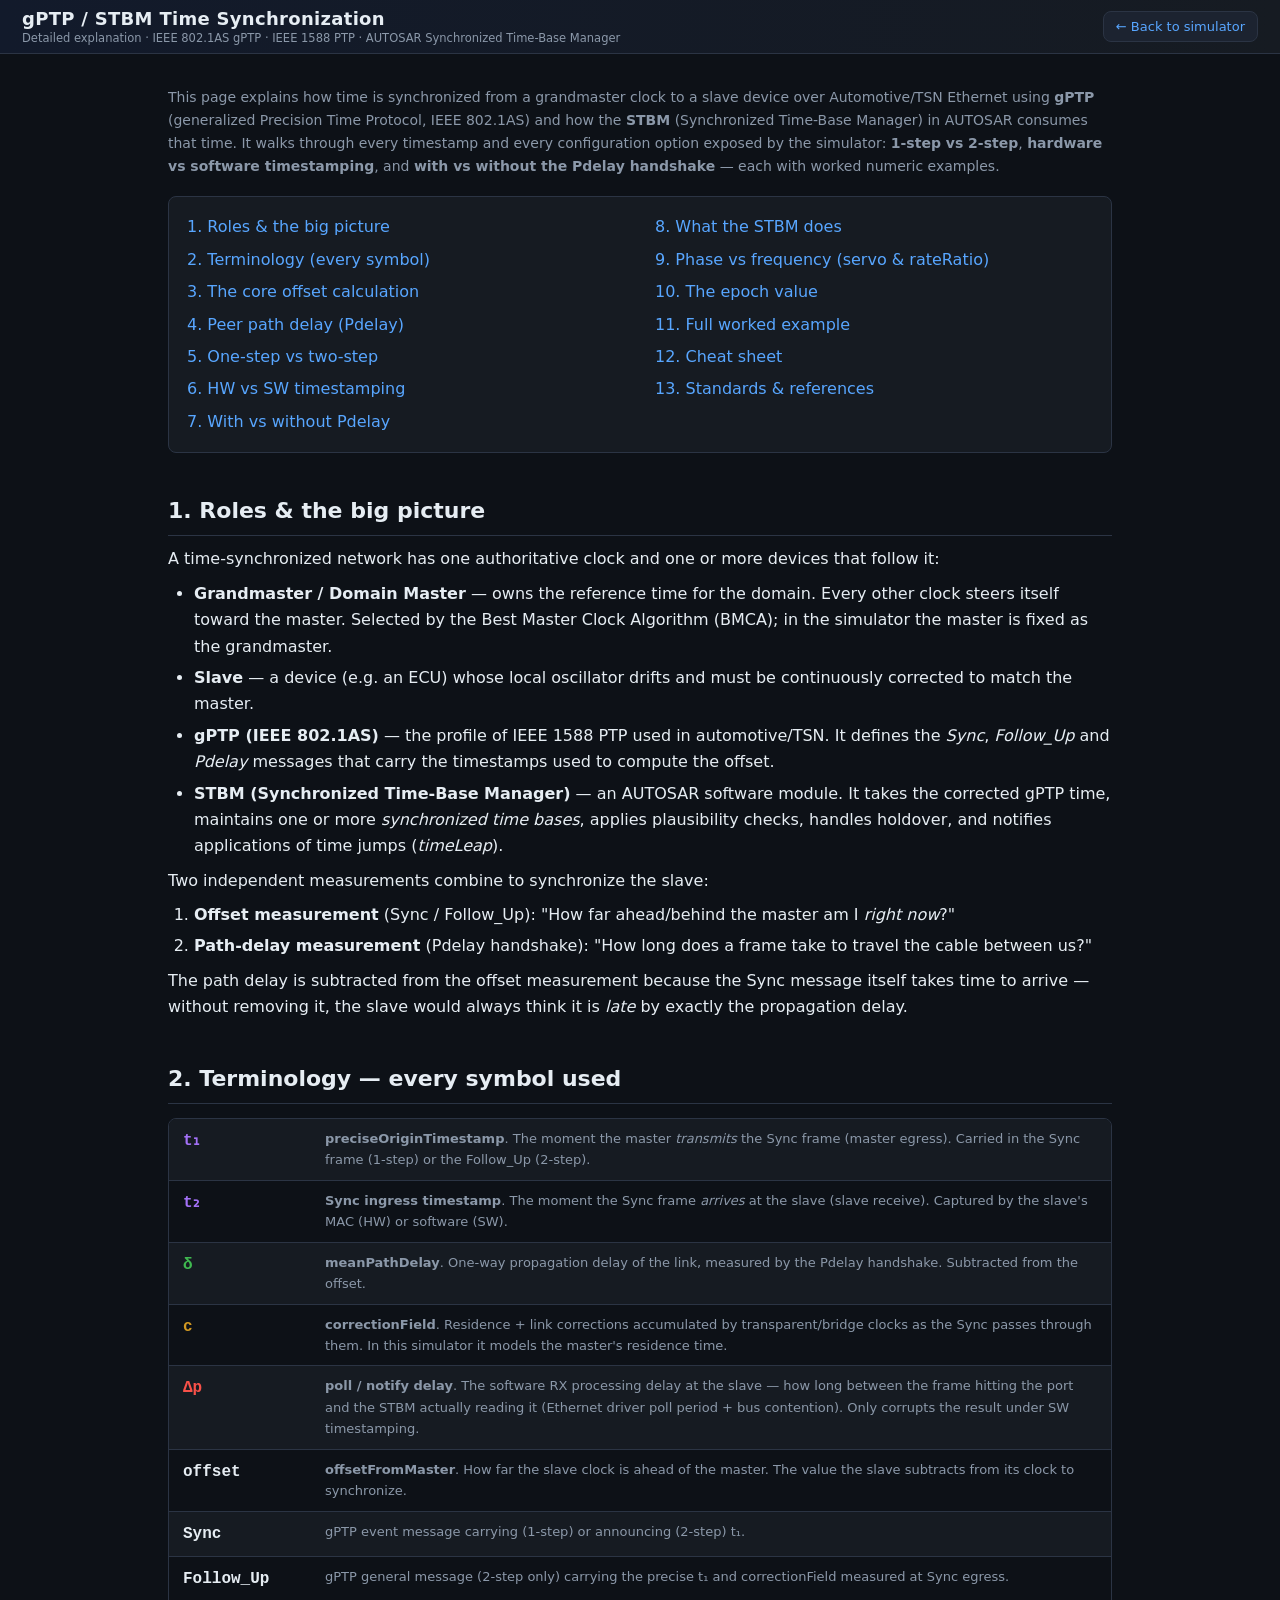
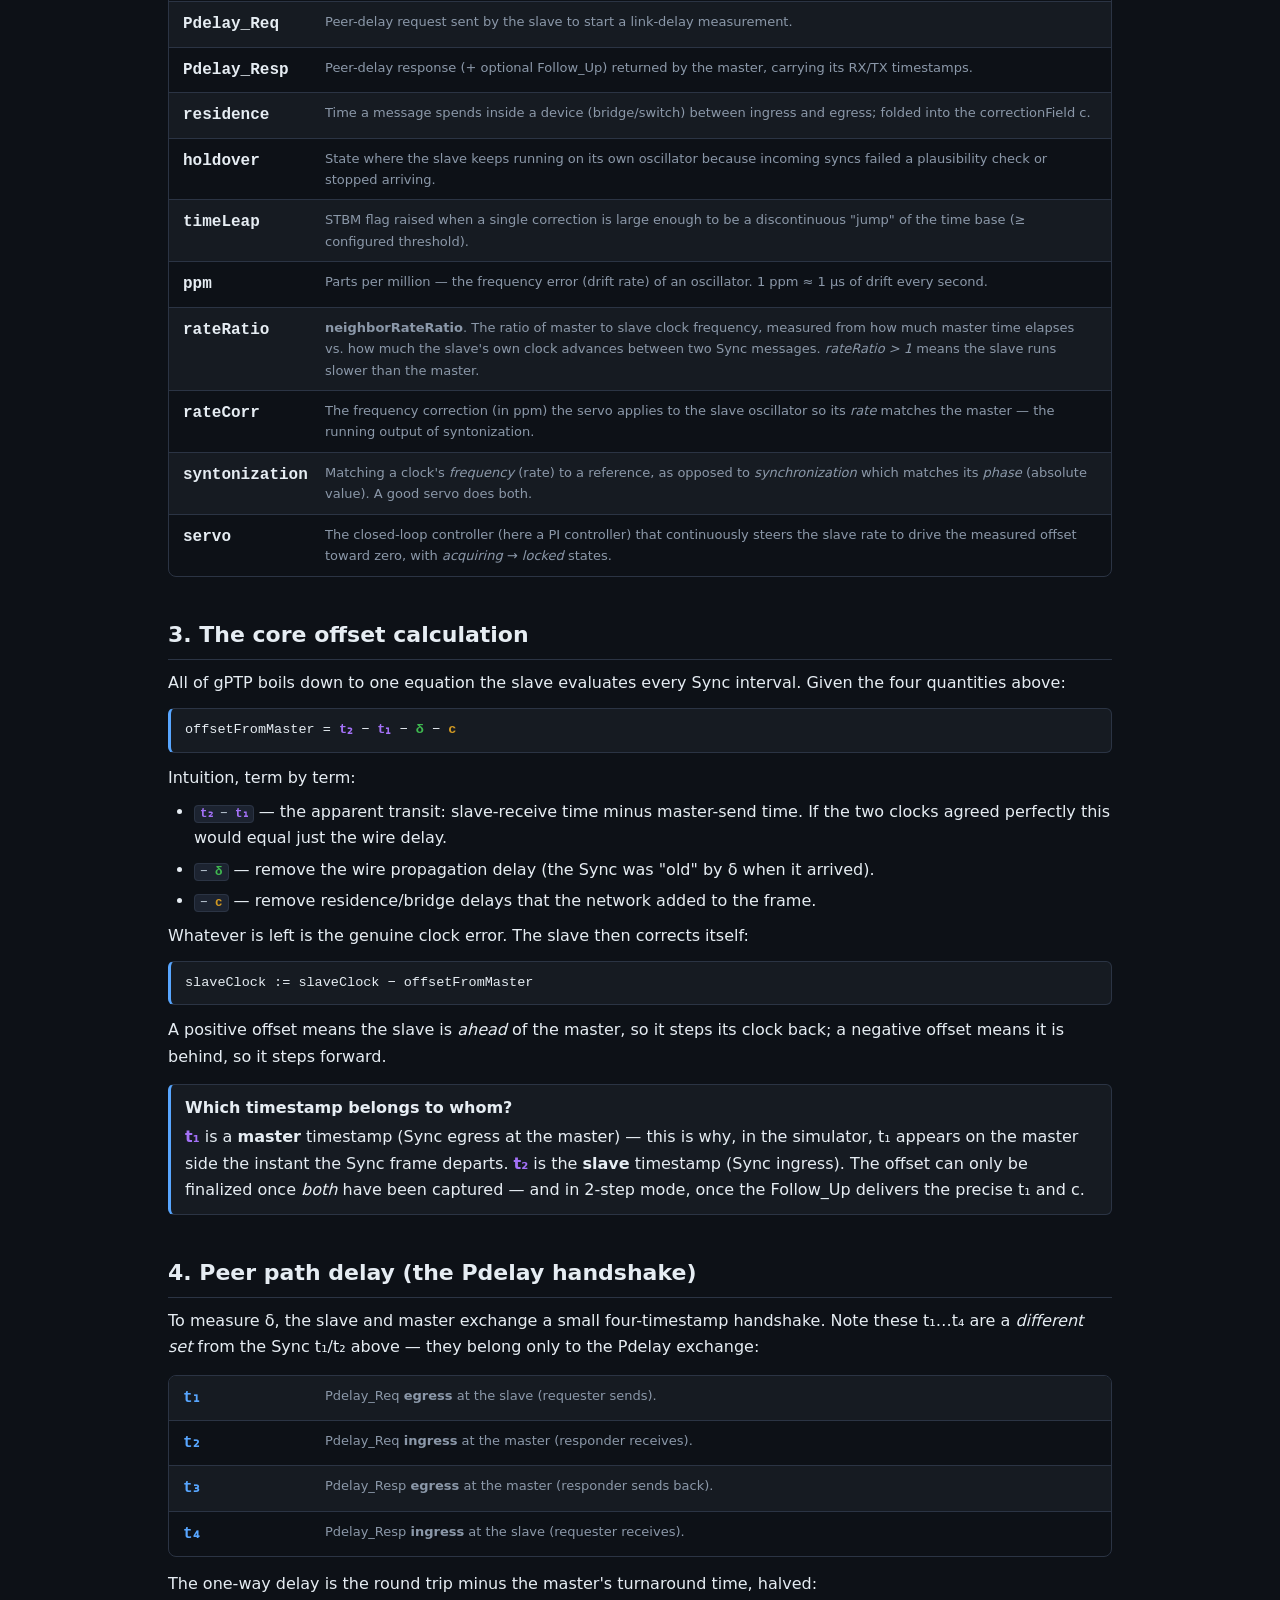
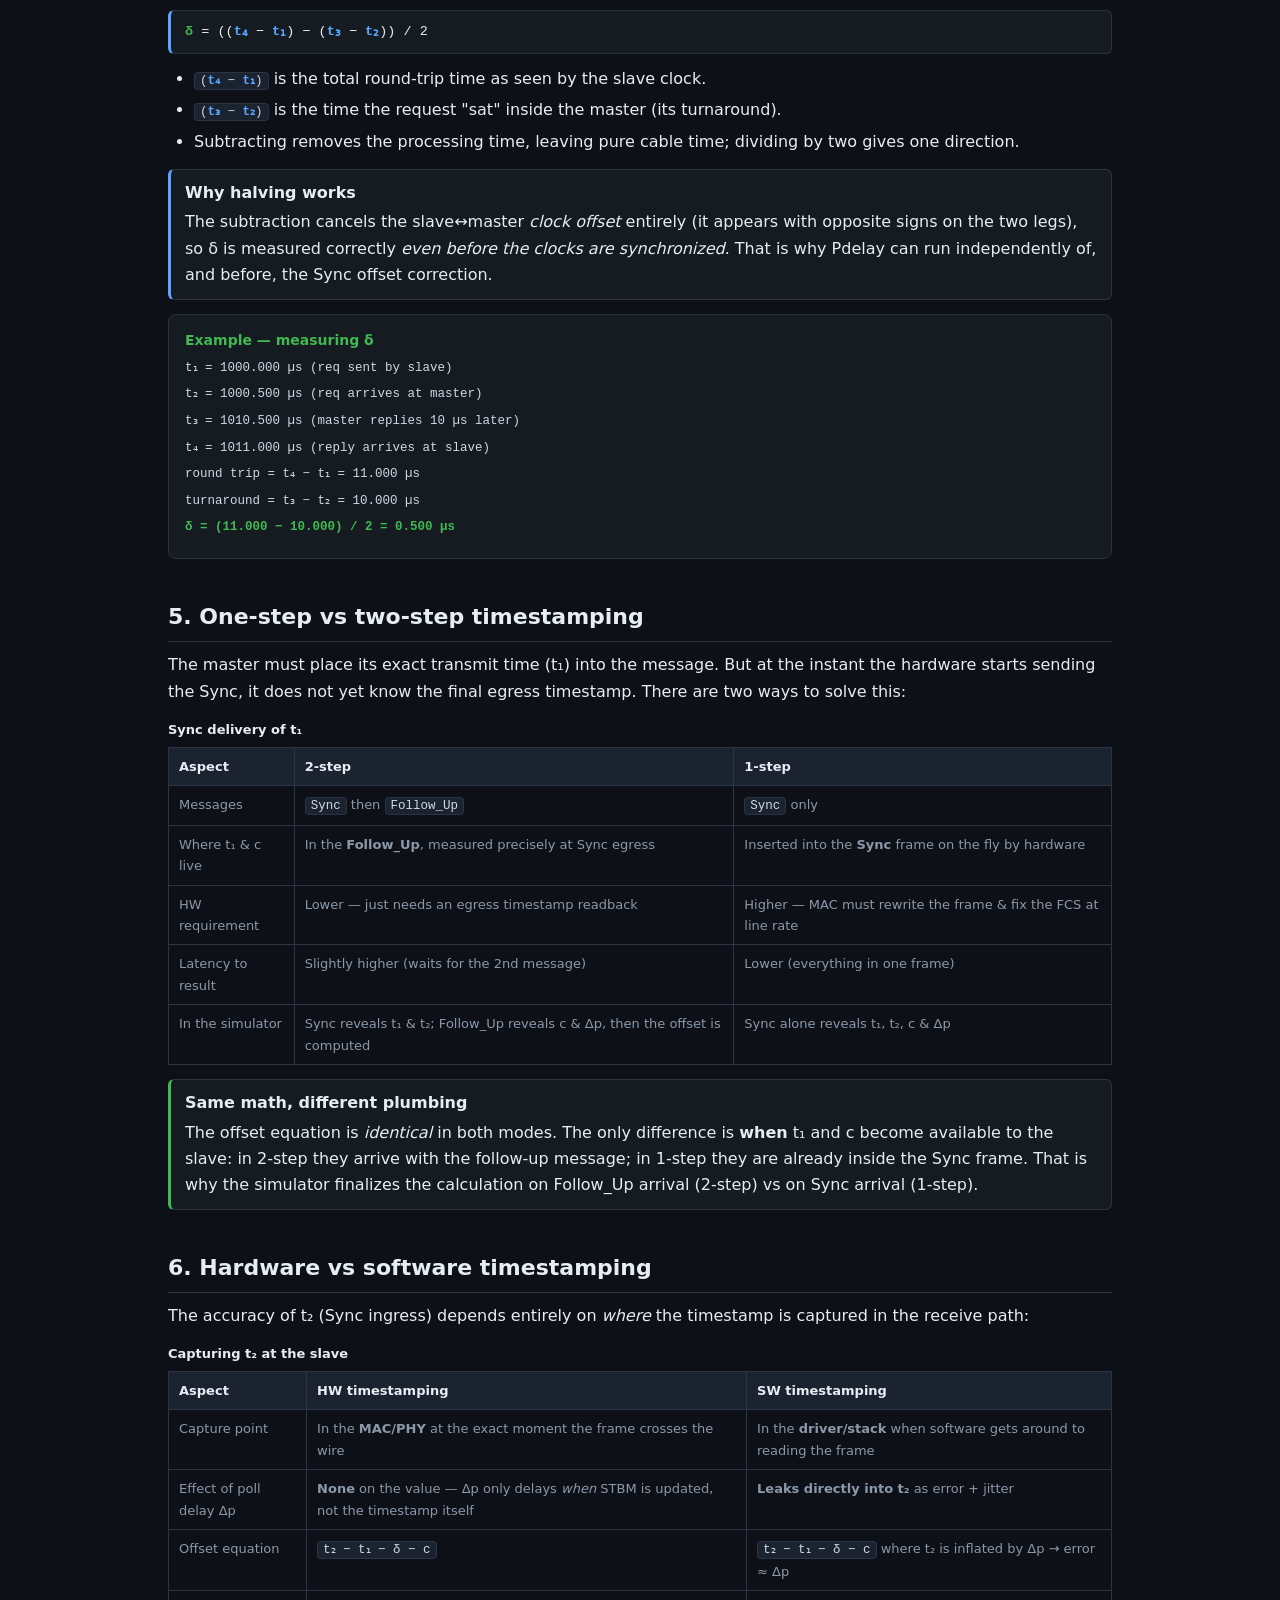
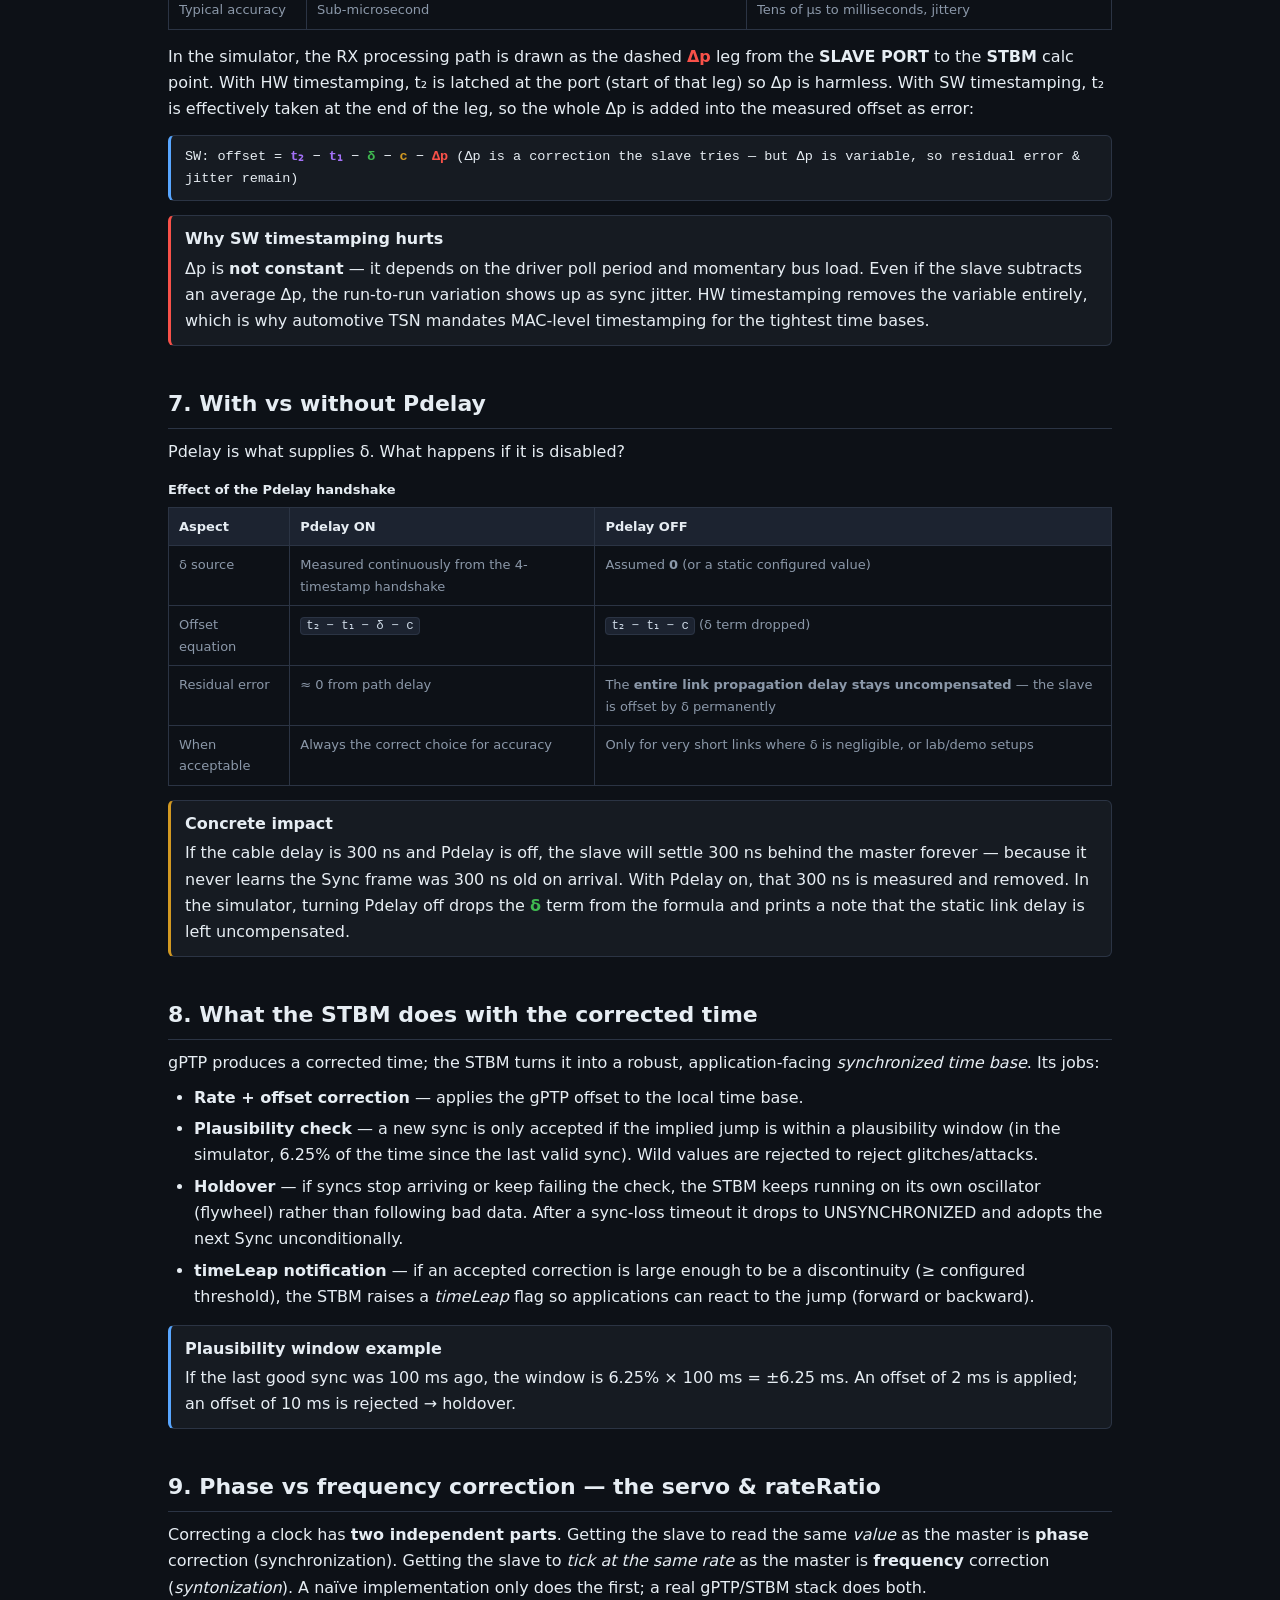
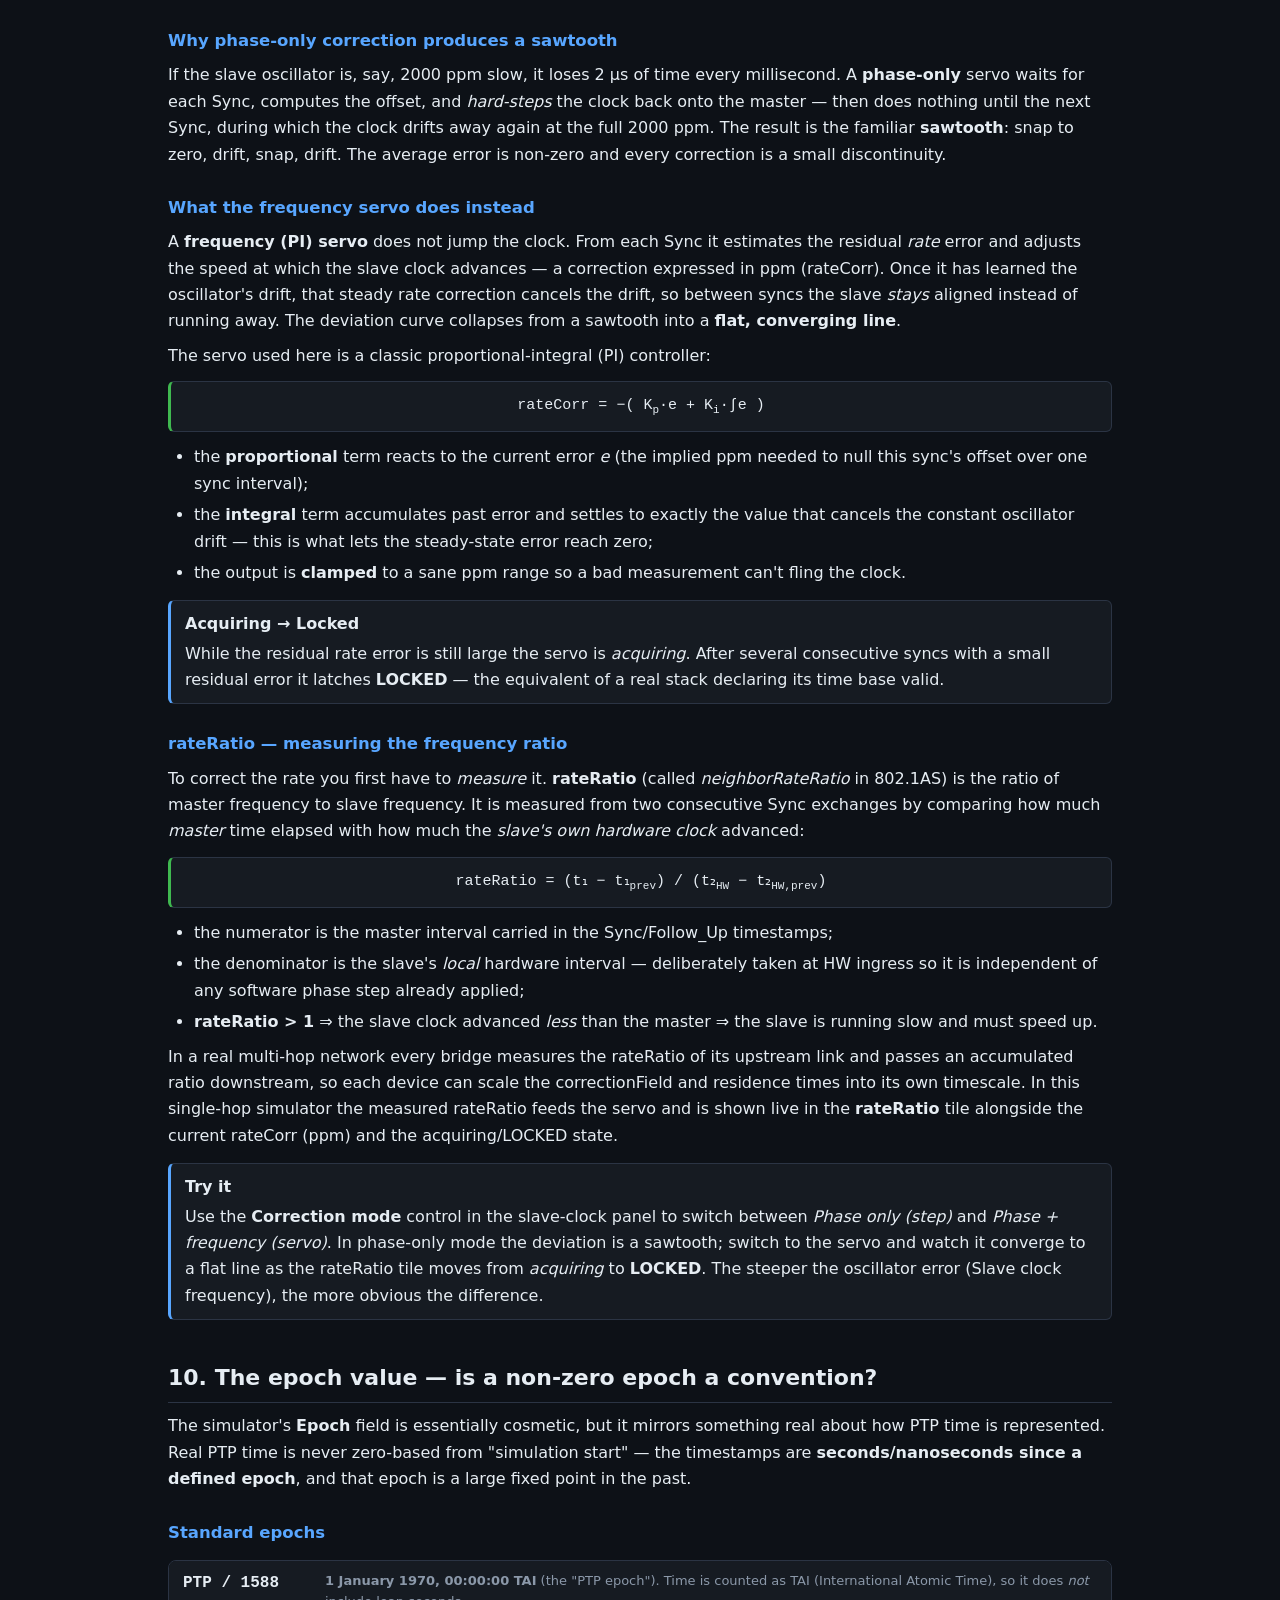
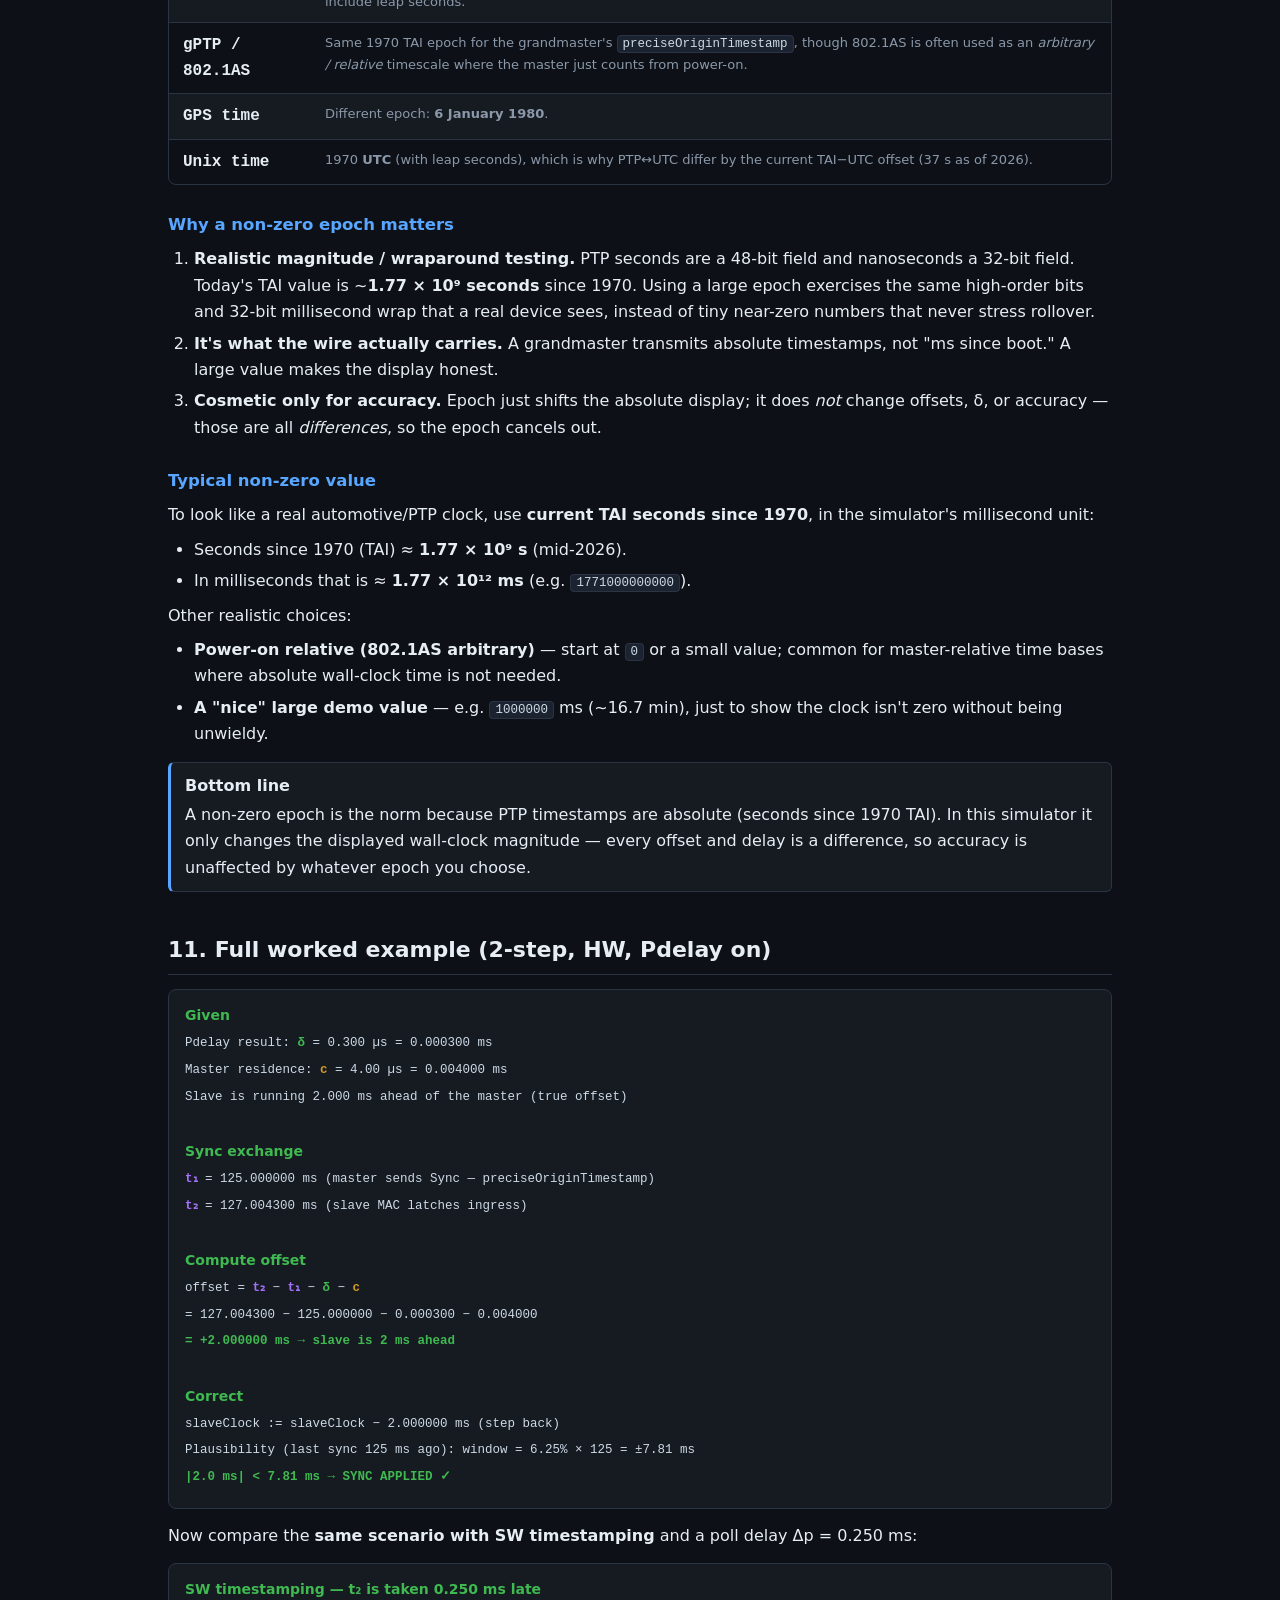
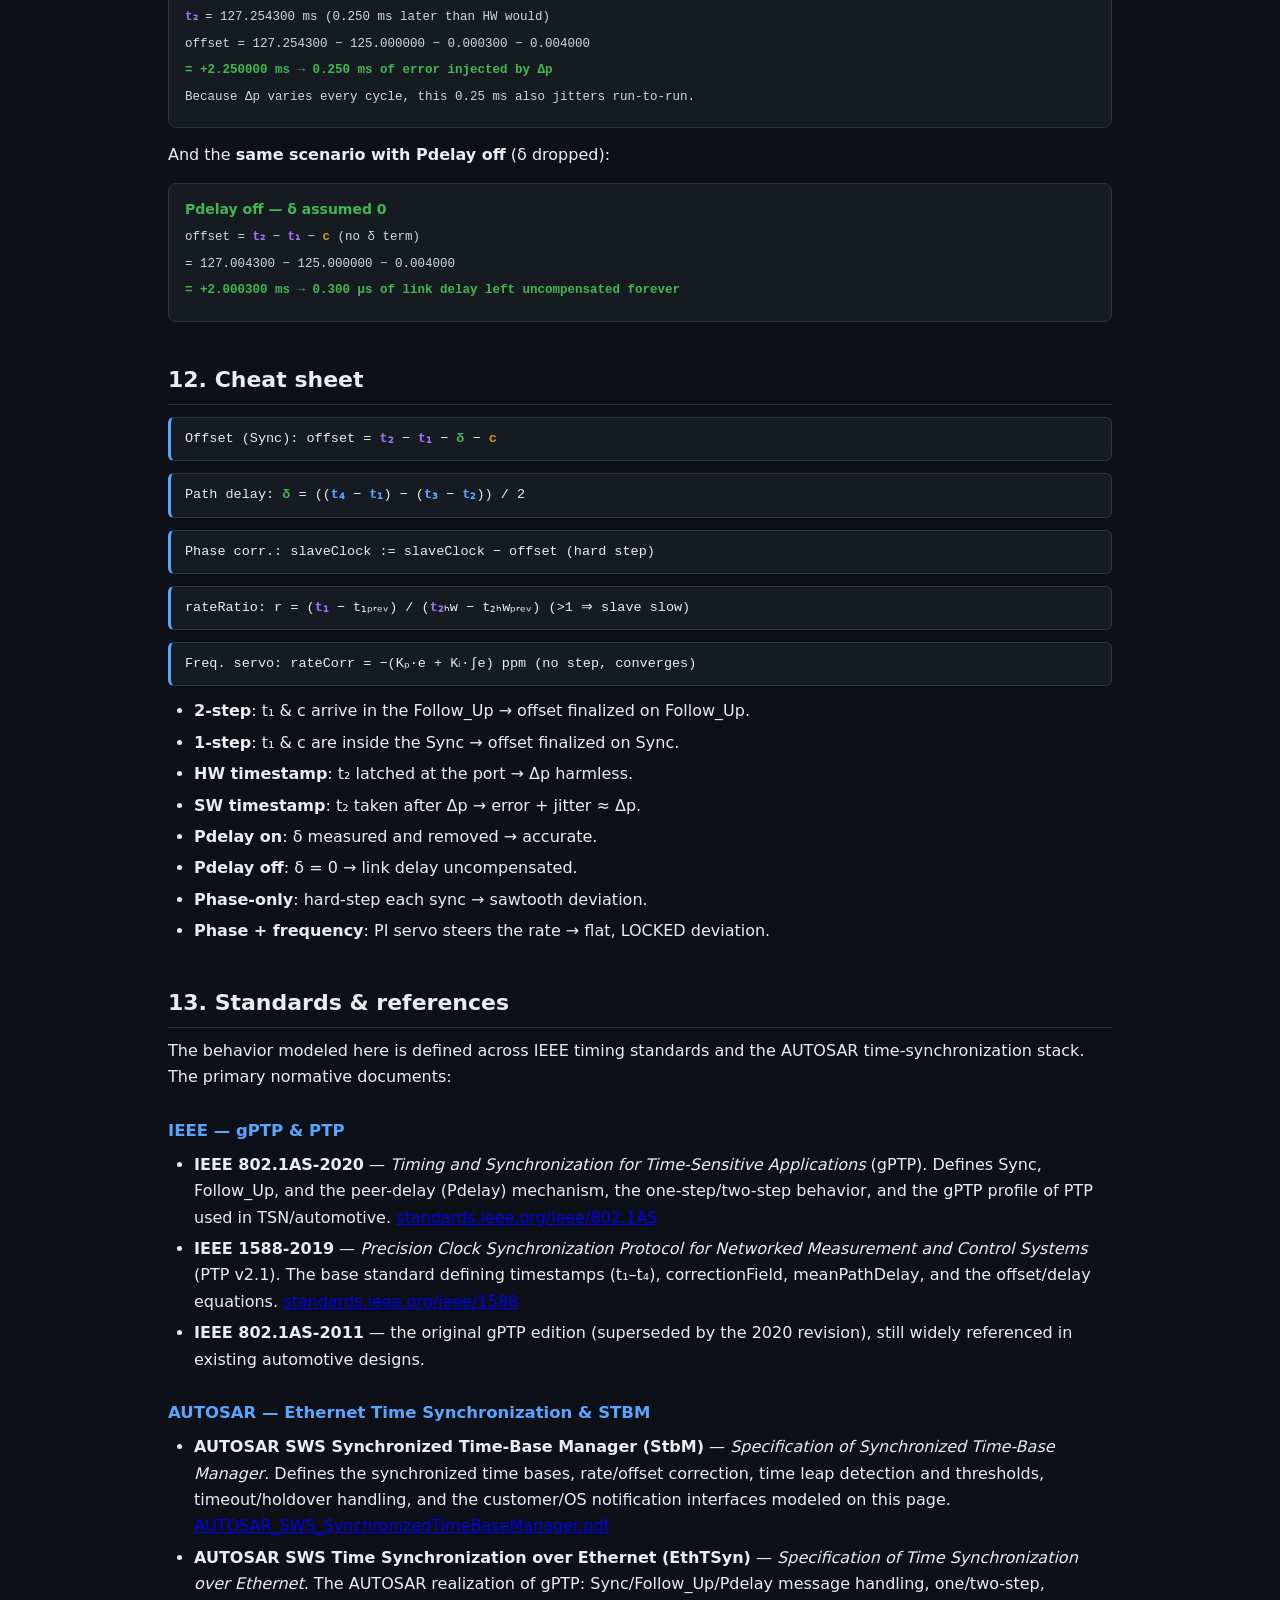
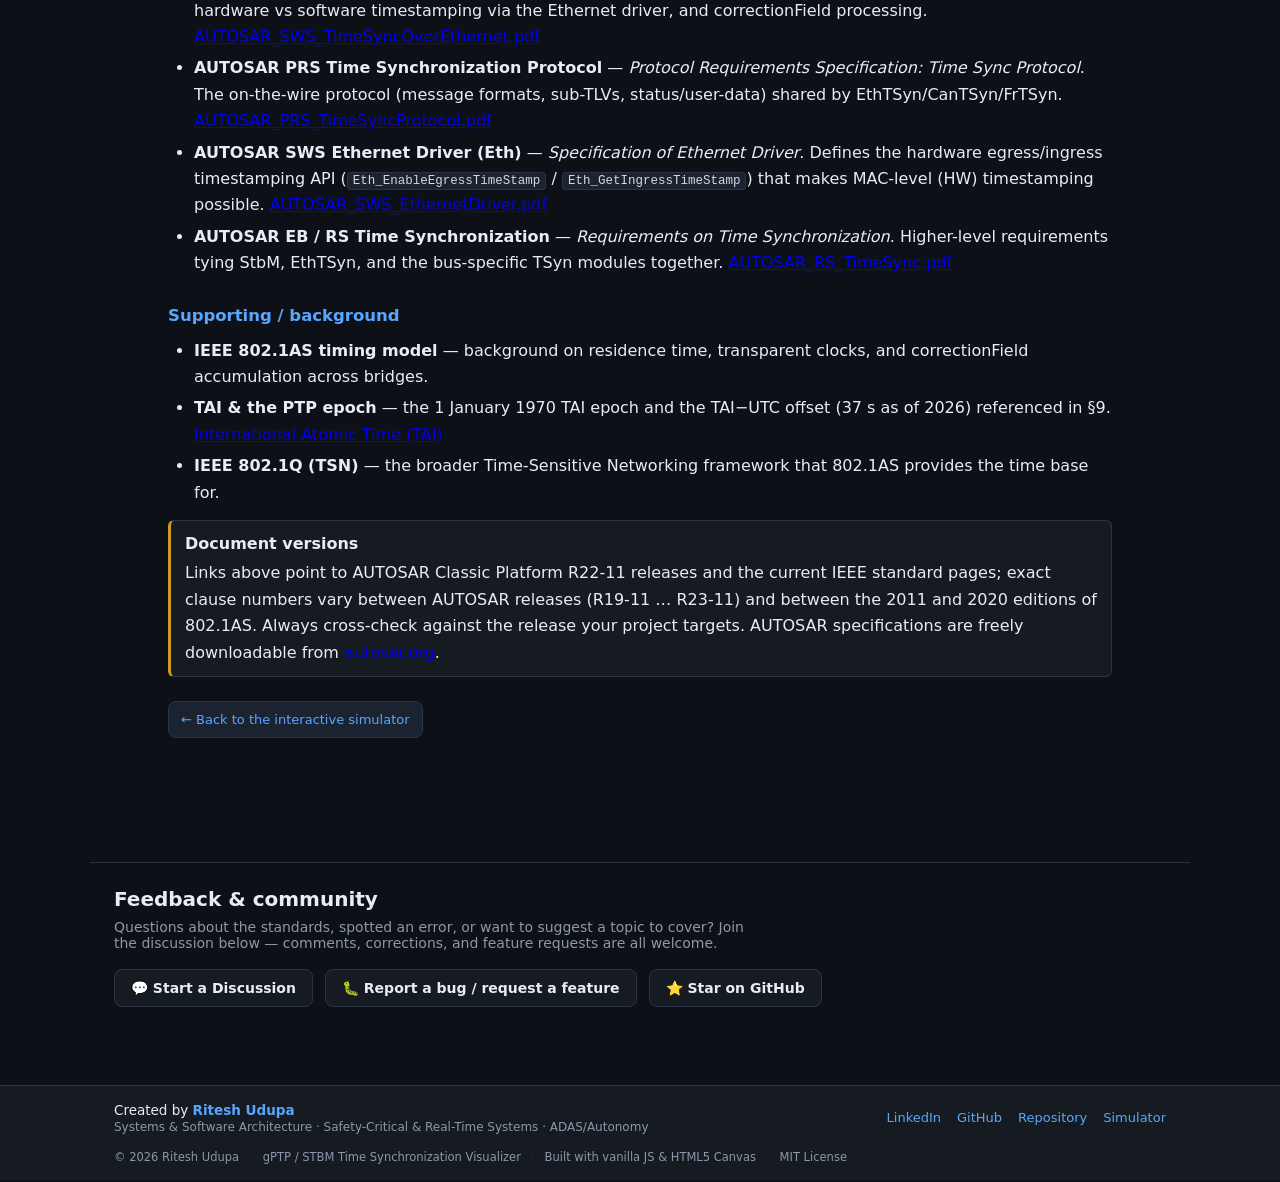
==== commit c28d9173: "Add Feedback & community section with Giscus comments, Discussions and Issues links" ====
--- a/docs.html
+++ b/docs.html
@@ -4,6 +4,14 @@
   <meta charset="UTF-8" />
   <meta name="viewport" content="width=device-width, initial-scale=1.0" />
   <title>How gPTP / STBM Time Synchronization Works</title>
+  <!-- Google Analytics (GA4) -->
+  <script async src="https://www.googletagmanager.com/gtag/js?id=G-XHBCMHM54F"></script>
+  <script>
+    window.dataLayer = window.dataLayer || [];
+    function gtag(){dataLayer.push(arguments);}
+    gtag('js', new Date());
+    gtag('config', 'G-XHBCMHM54F');
+  </script>
   <link rel="stylesheet" href="styles.css" />
   <style>
     /* ---------------- Docs-page specific layout ---------------- */
@@ -651,6 +659,39 @@
     </p>
   </main>
 
+  <!-- ================= FEEDBACK & COMMUNITY ================= -->
+  <section class="feedback" id="feedback">
+    <h2 class="feedback-title">Feedback &amp; community</h2>
+    <p class="feedback-intro">
+      Questions about the standards, spotted an error, or want to suggest a topic to cover? Join the
+      discussion below &mdash; comments, corrections, and feature requests are all welcome.
+    </p>
+    <div class="feedback-actions">
+      <a class="fb-btn fb-discuss" href="https://github.com/rudupa/EthTimeSync_Sim/discussions" target="_blank" rel="noopener">💬 Start a Discussion</a>
+      <a class="fb-btn fb-issue" href="https://github.com/rudupa/EthTimeSync_Sim/issues/new/choose" target="_blank" rel="noopener">🐛 Report a bug / request a feature</a>
+      <a class="fb-btn fb-star" href="https://github.com/rudupa/EthTimeSync_Sim" target="_blank" rel="noopener">⭐ Star on GitHub</a>
+    </div>
+
+    <!-- Giscus embedded comments (backed by GitHub Discussions).
+         Configure at https://giscus.app then replace the two *_ID placeholders below. -->
+    <div class="giscus"></div>
+    <script src="https://giscus.app/client.js"
+            data-repo="rudupa/EthTimeSync_Sim"
+            data-repo-id="R_kgDOTjfsgg"
+            data-category="General"
+            data-category-id="DIC_kwDOTjfsgs4DB_8A"
+            data-mapping="pathname"
+            data-strict="0"
+            data-reactions-enabled="1"
+            data-emit-metadata="0"
+            data-input-position="top"
+            data-theme="dark_dimmed"
+            data-lang="en"
+            crossorigin="anonymous"
+            async>
+    </script>
+  </section>
+
   <footer class="app-footer">
     <div class="footer-inner">
       <div class="footer-credit">
@@ -660,7 +701,7 @@
       <div class="footer-links">
         <a href="https://www.linkedin.com/in/ritesh-udupa-4b694619/" target="_blank" rel="noopener">LinkedIn</a>
         <a href="https://github.com/rudupa" target="_blank" rel="noopener">GitHub</a>
-        <a href="https://github.com/rudupa/EthTimeSync" target="_blank" rel="noopener">Repository</a>
+        <a href="https://github.com/rudupa/EthTimeSync_Sim" target="_blank" rel="noopener">Repository</a>
         <a href="index.html">Simulator</a>
       </div>
     </div>
--- a/styles.css
+++ b/styles.css
@@ -815,3 +815,34 @@
   color: var(--muted);
 }
 .footer-meta .footer-dot { color: var(--border); }
+
+/* ---------------- Feedback & community ---------------- */
+.feedback {
+  max-width: 1100px;
+  margin: 36px auto 0;
+  padding: 24px;
+  border-top: 1px solid var(--border);
+}
+.feedback-title { font-size: 20px; margin: 0 0 8px; color: var(--text); }
+.feedback-intro { color: var(--muted); font-size: 14px; margin: 0 0 18px; max-width: 72ch; }
+.feedback-actions { display: flex; flex-wrap: wrap; gap: 12px; margin-bottom: 26px; }
+.fb-btn {
+  display: inline-flex;
+  align-items: center;
+  gap: 8px;
+  padding: 10px 16px;
+  border-radius: 8px;
+  border: 1px solid var(--border);
+  background: var(--panel);
+  color: var(--text);
+  text-decoration: none;
+  font-size: 14px;
+  font-weight: 600;
+  transition: border-color .15s, background .15s, transform .1s;
+}
+.fb-btn:hover { transform: translateY(-1px); background: var(--panel-2); }
+.fb-discuss:hover { border-color: var(--accent); }
+.fb-issue:hover { border-color: var(--warn); }
+.fb-star:hover { border-color: var(--slave); }
+.giscus { margin-top: 8px; }
+
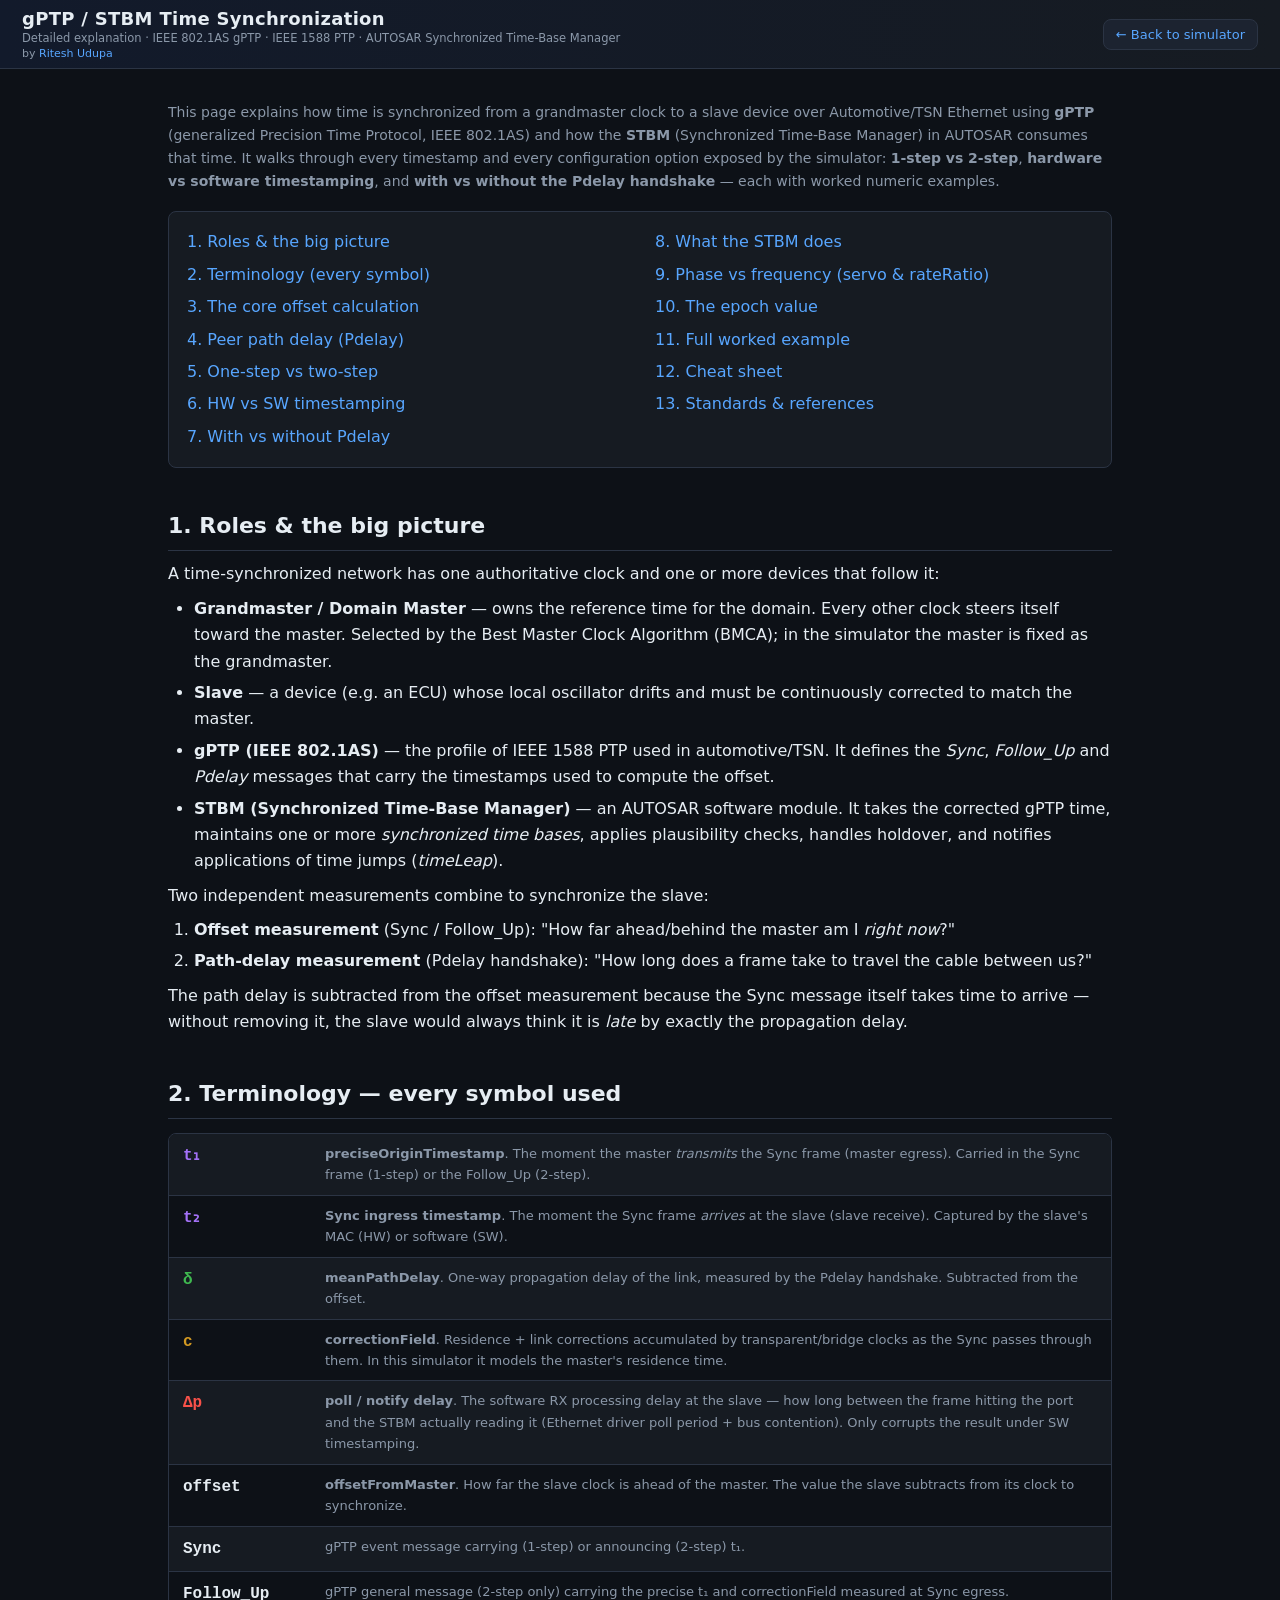
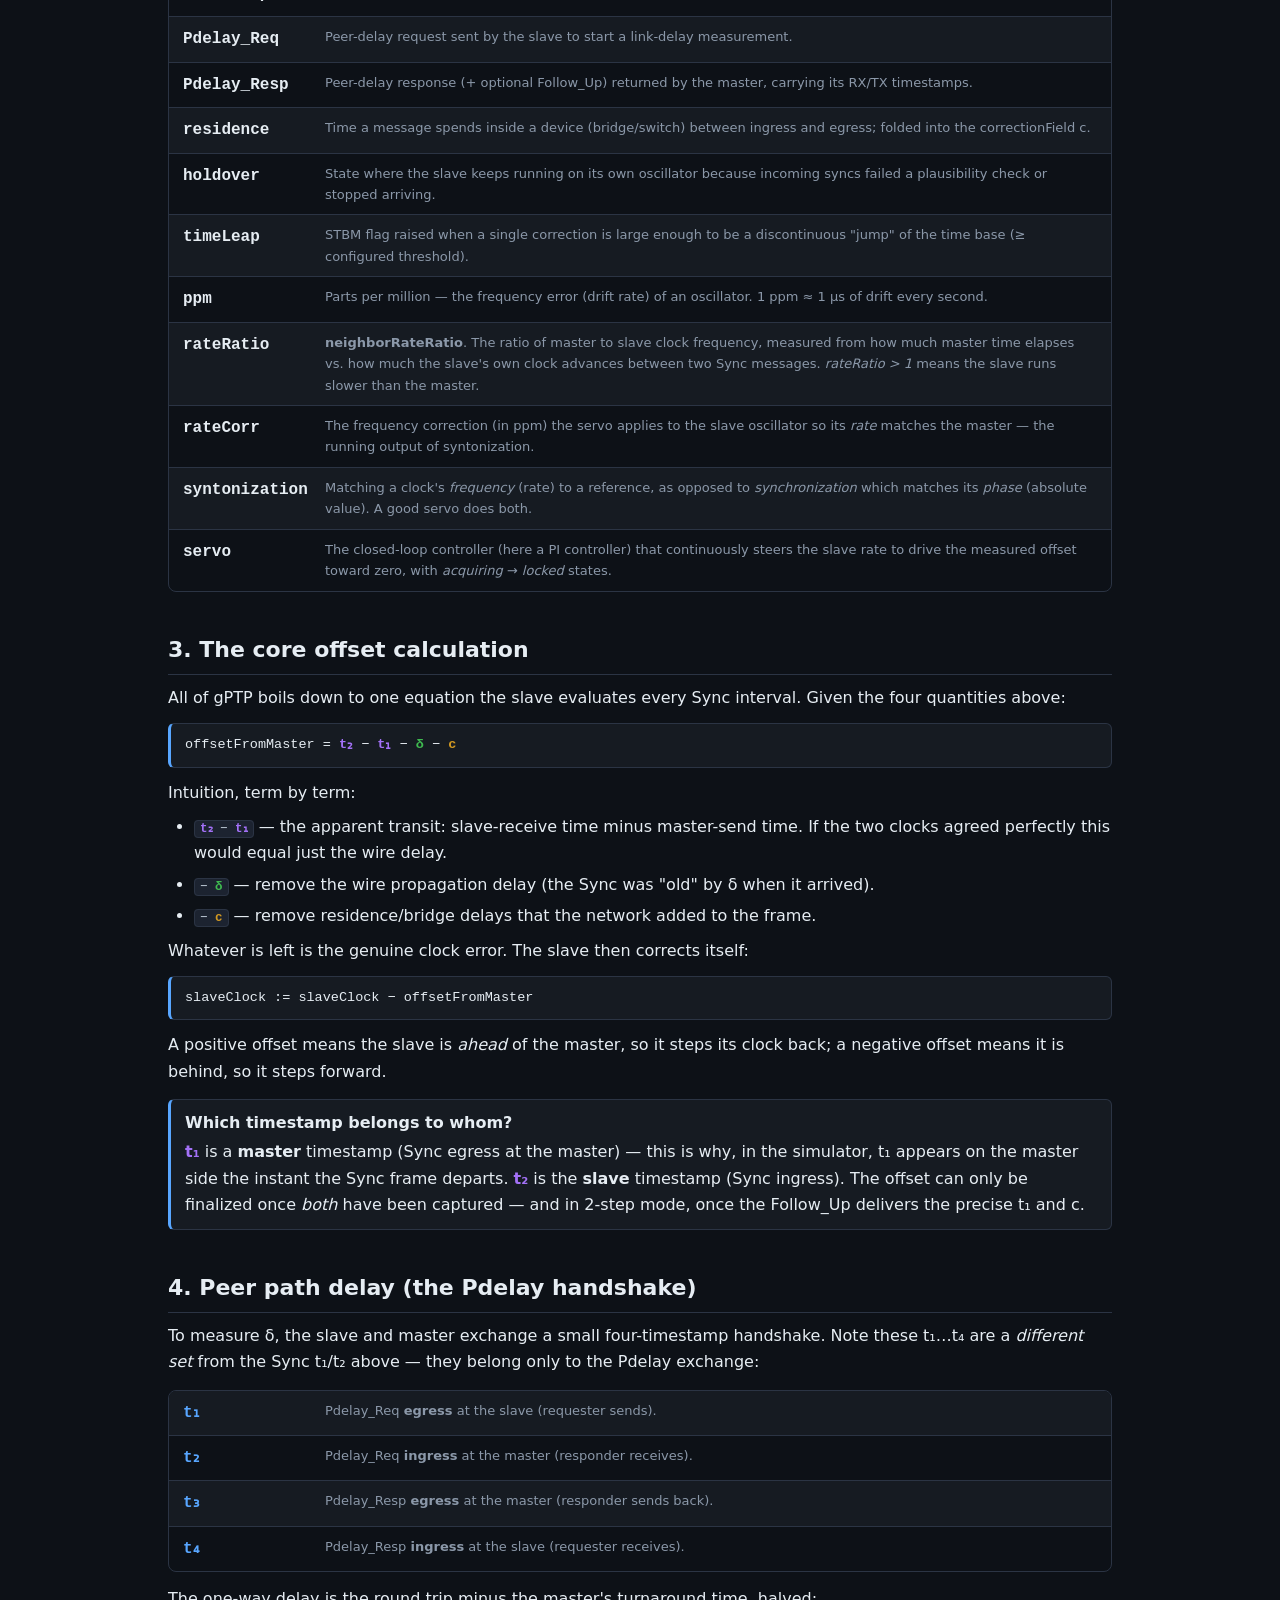
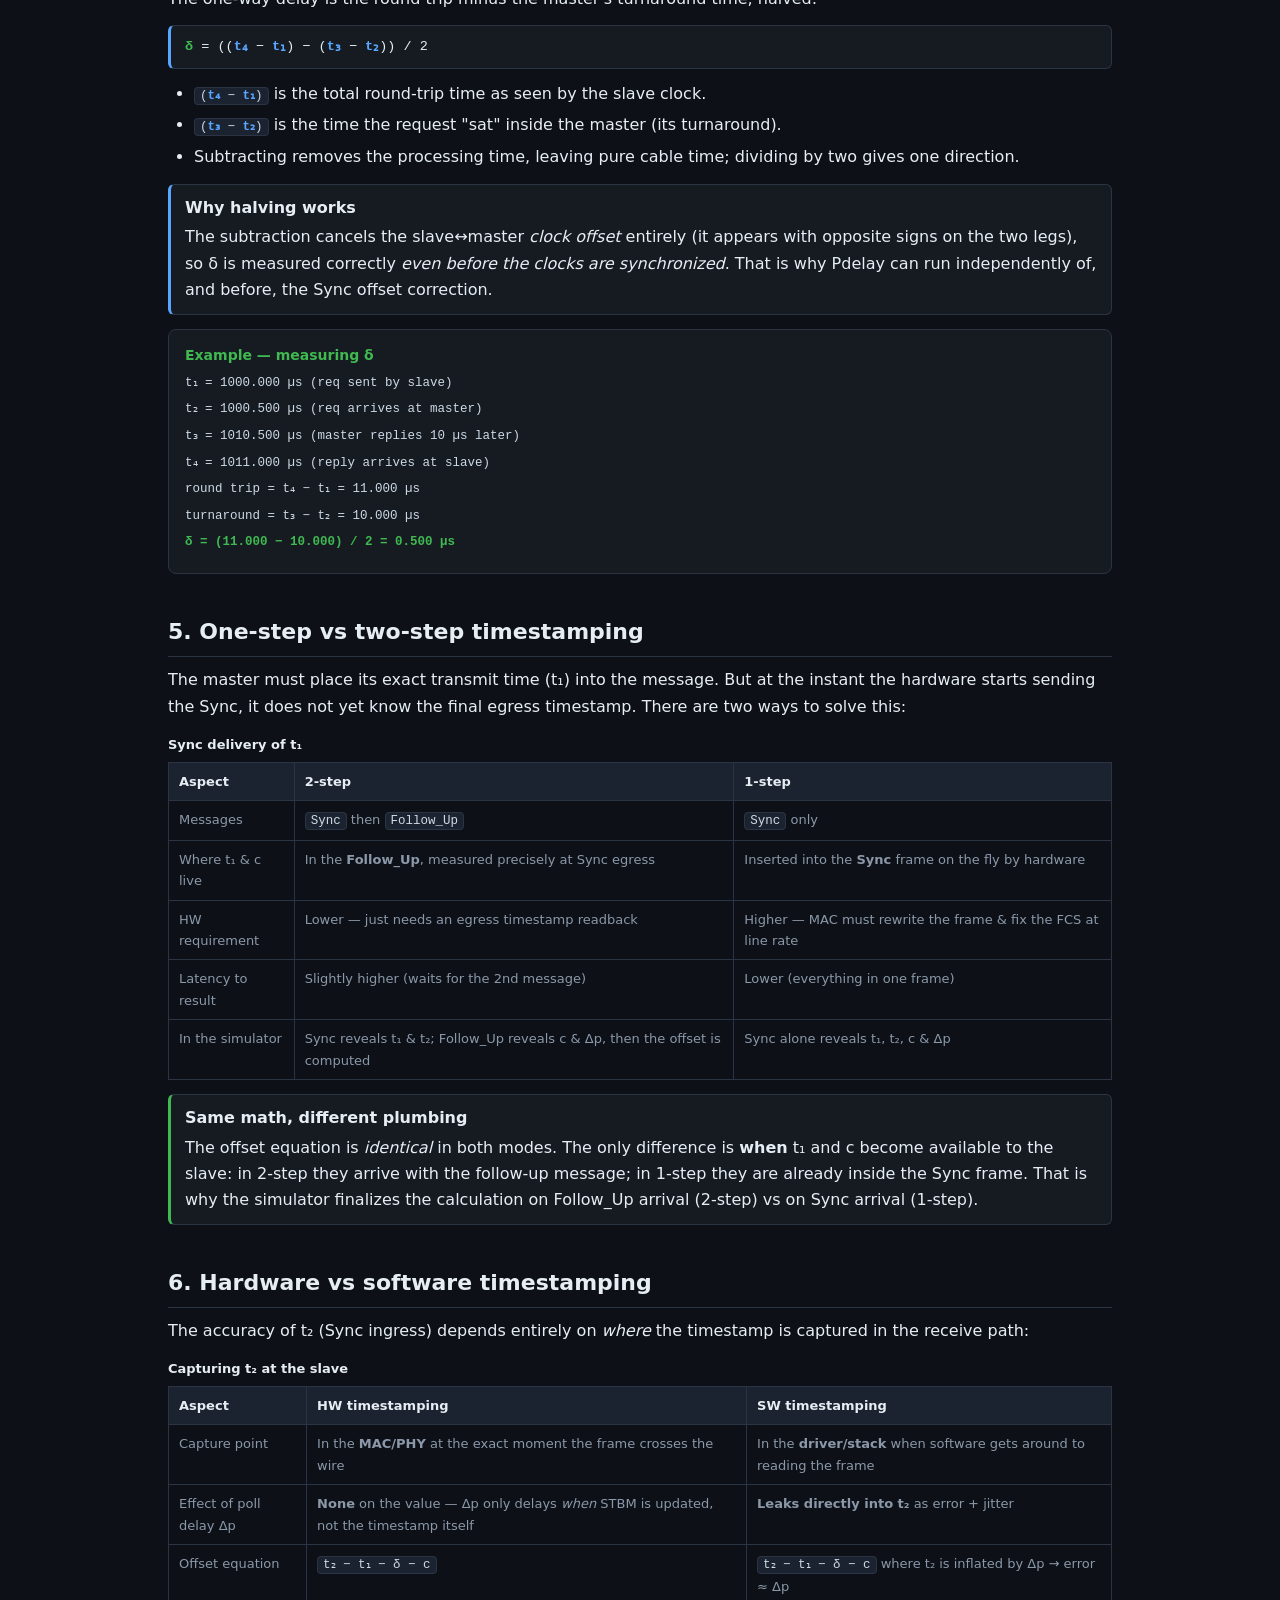
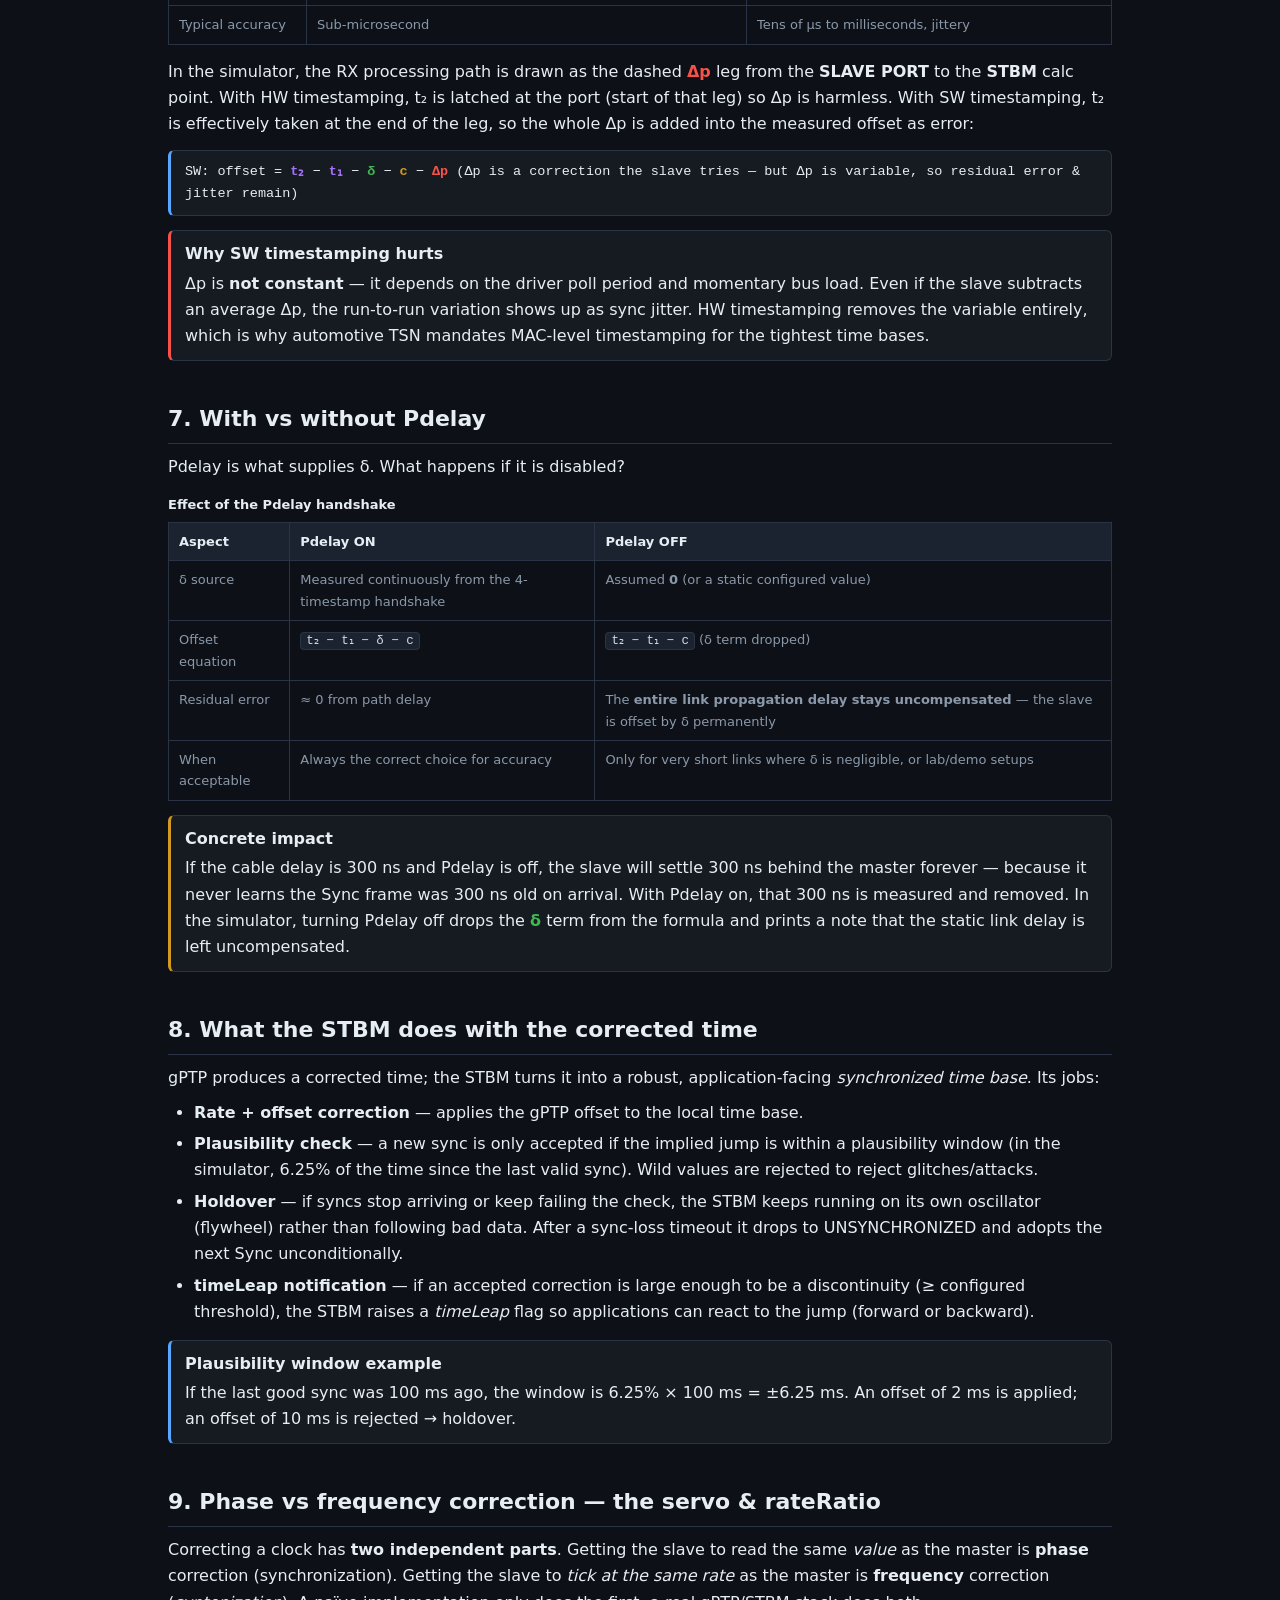
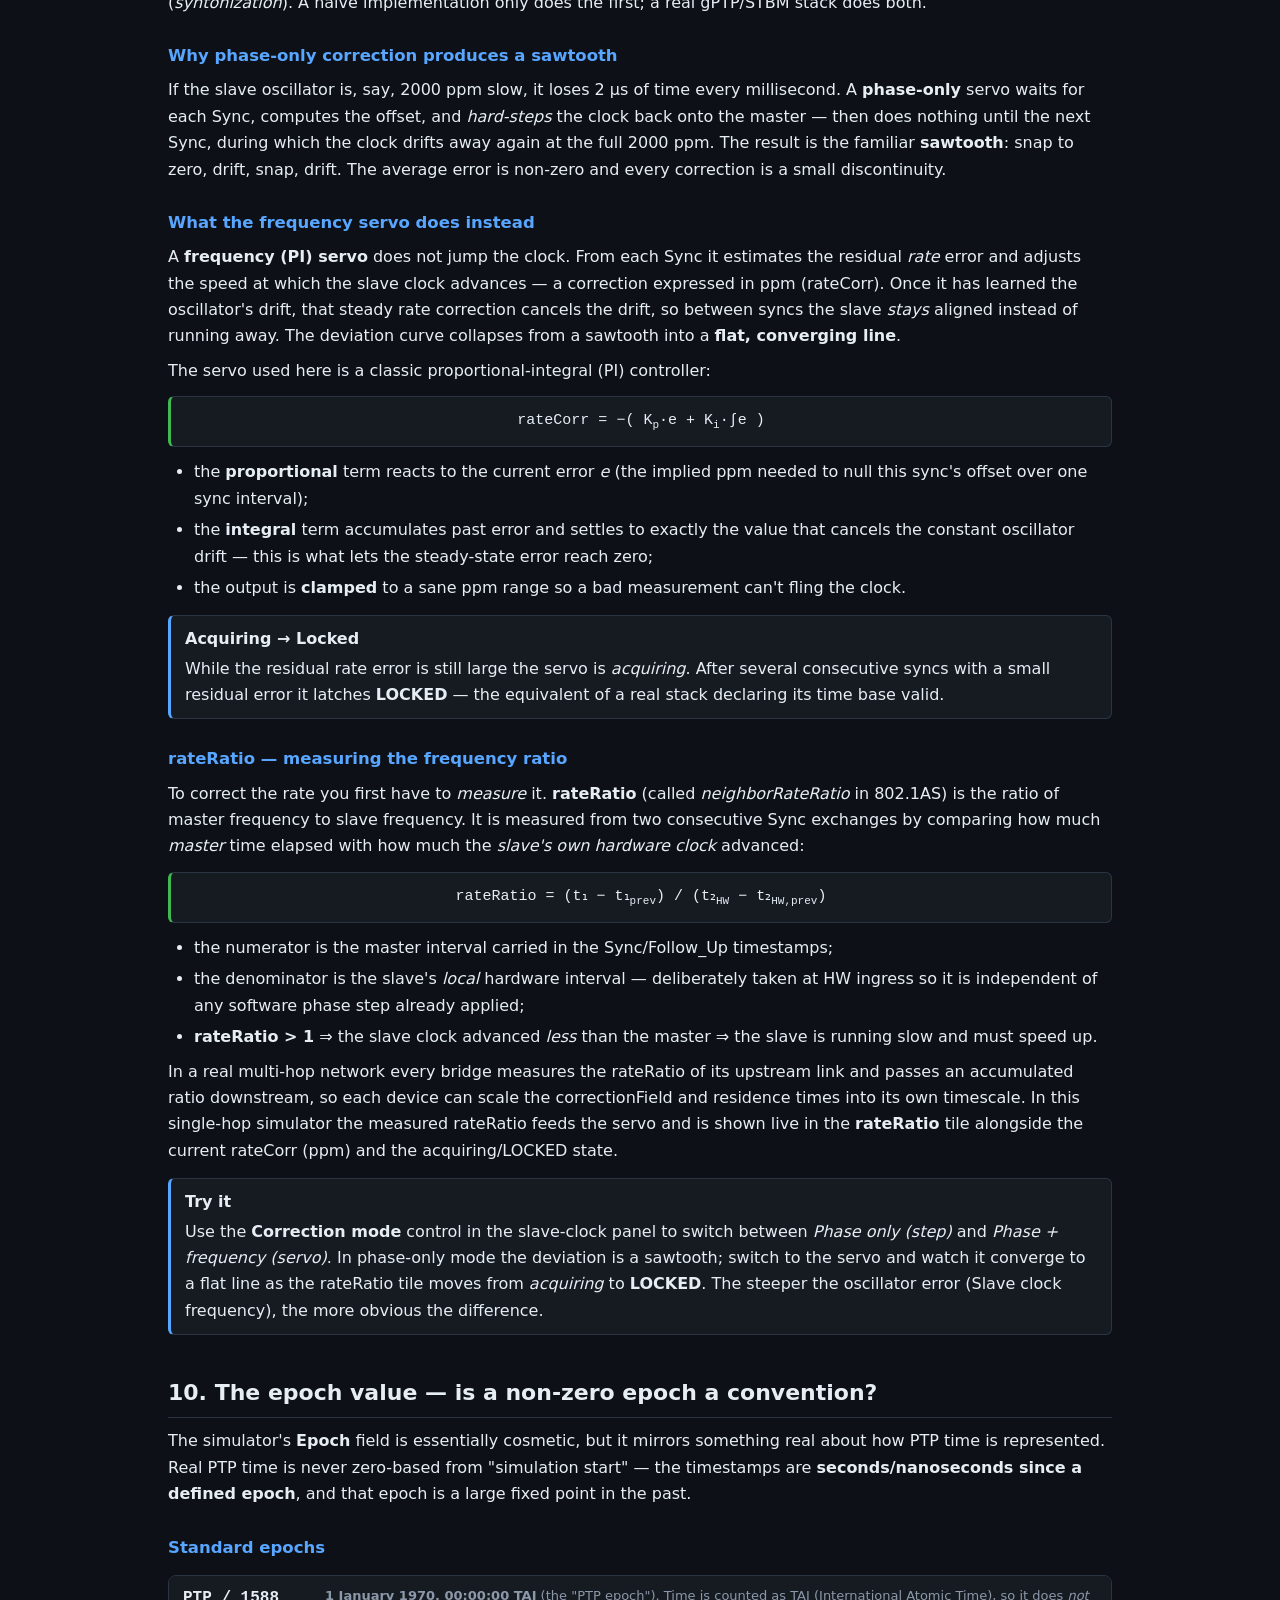
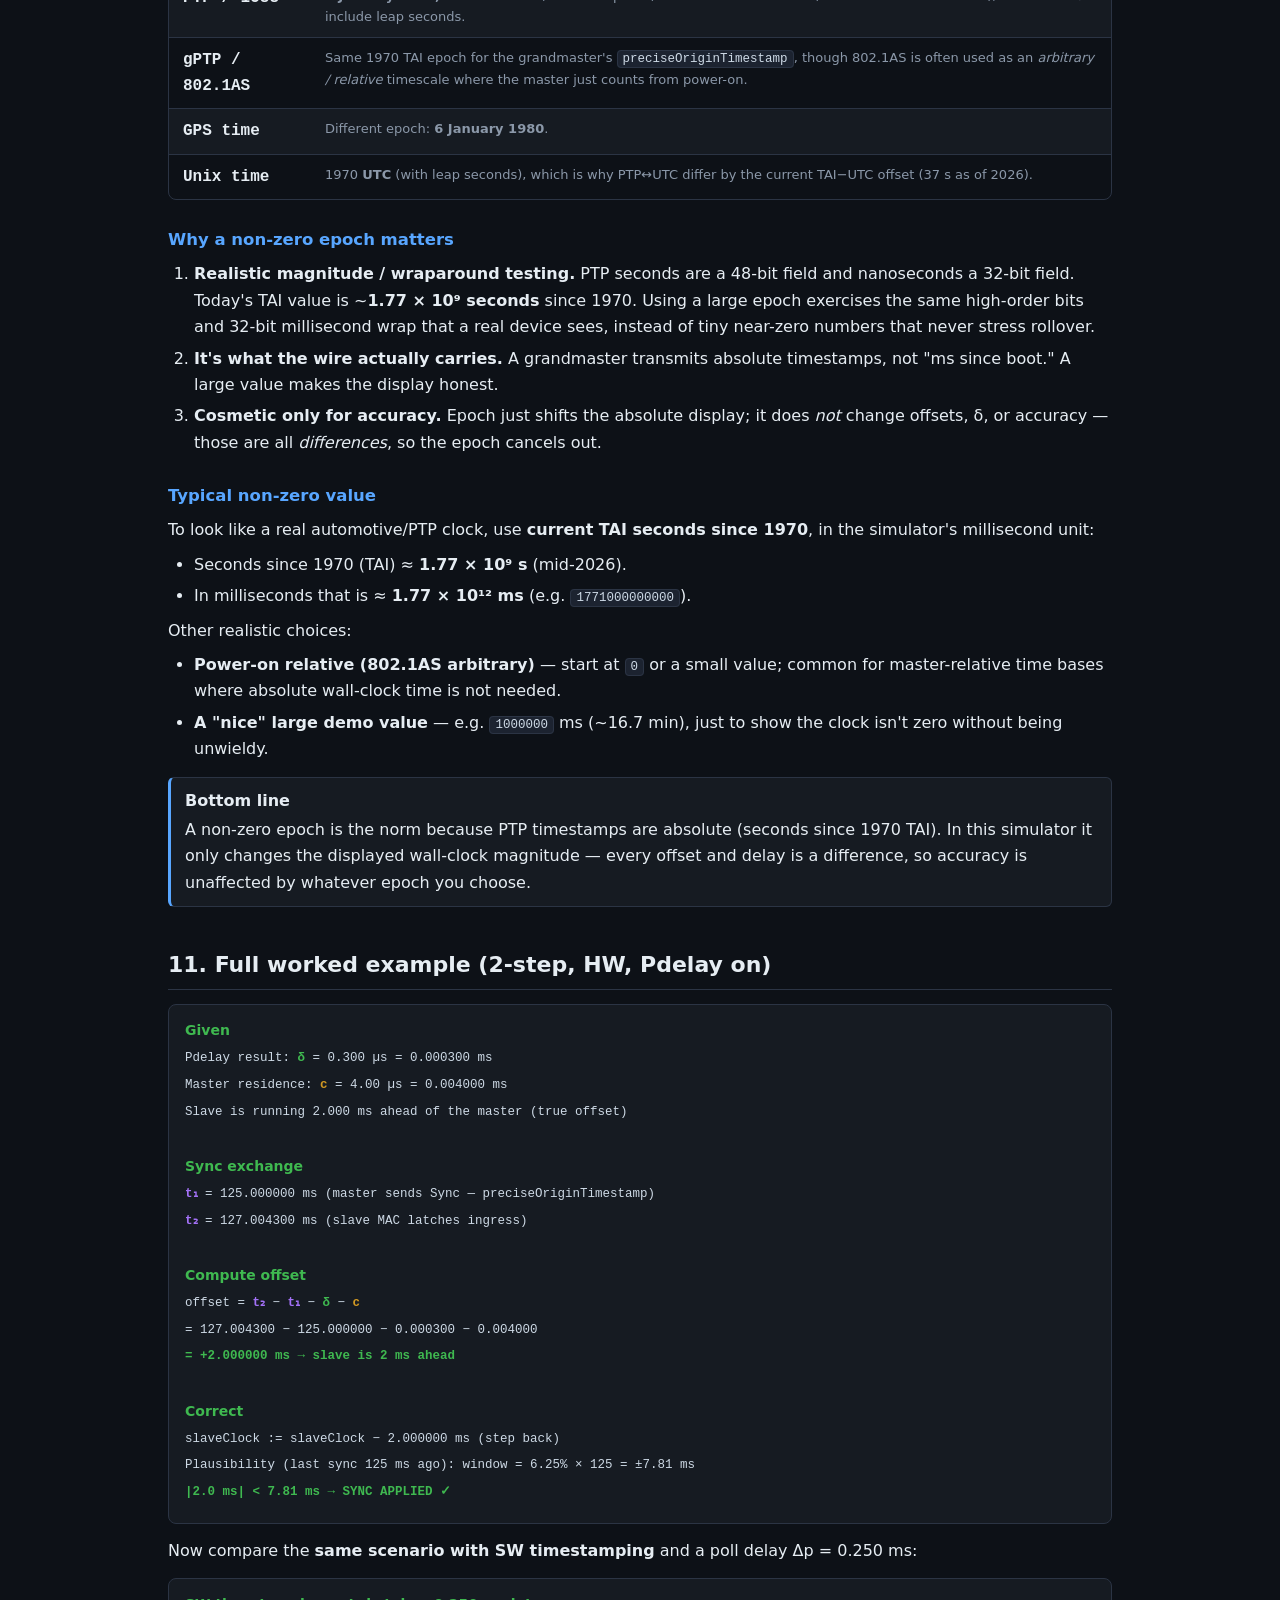
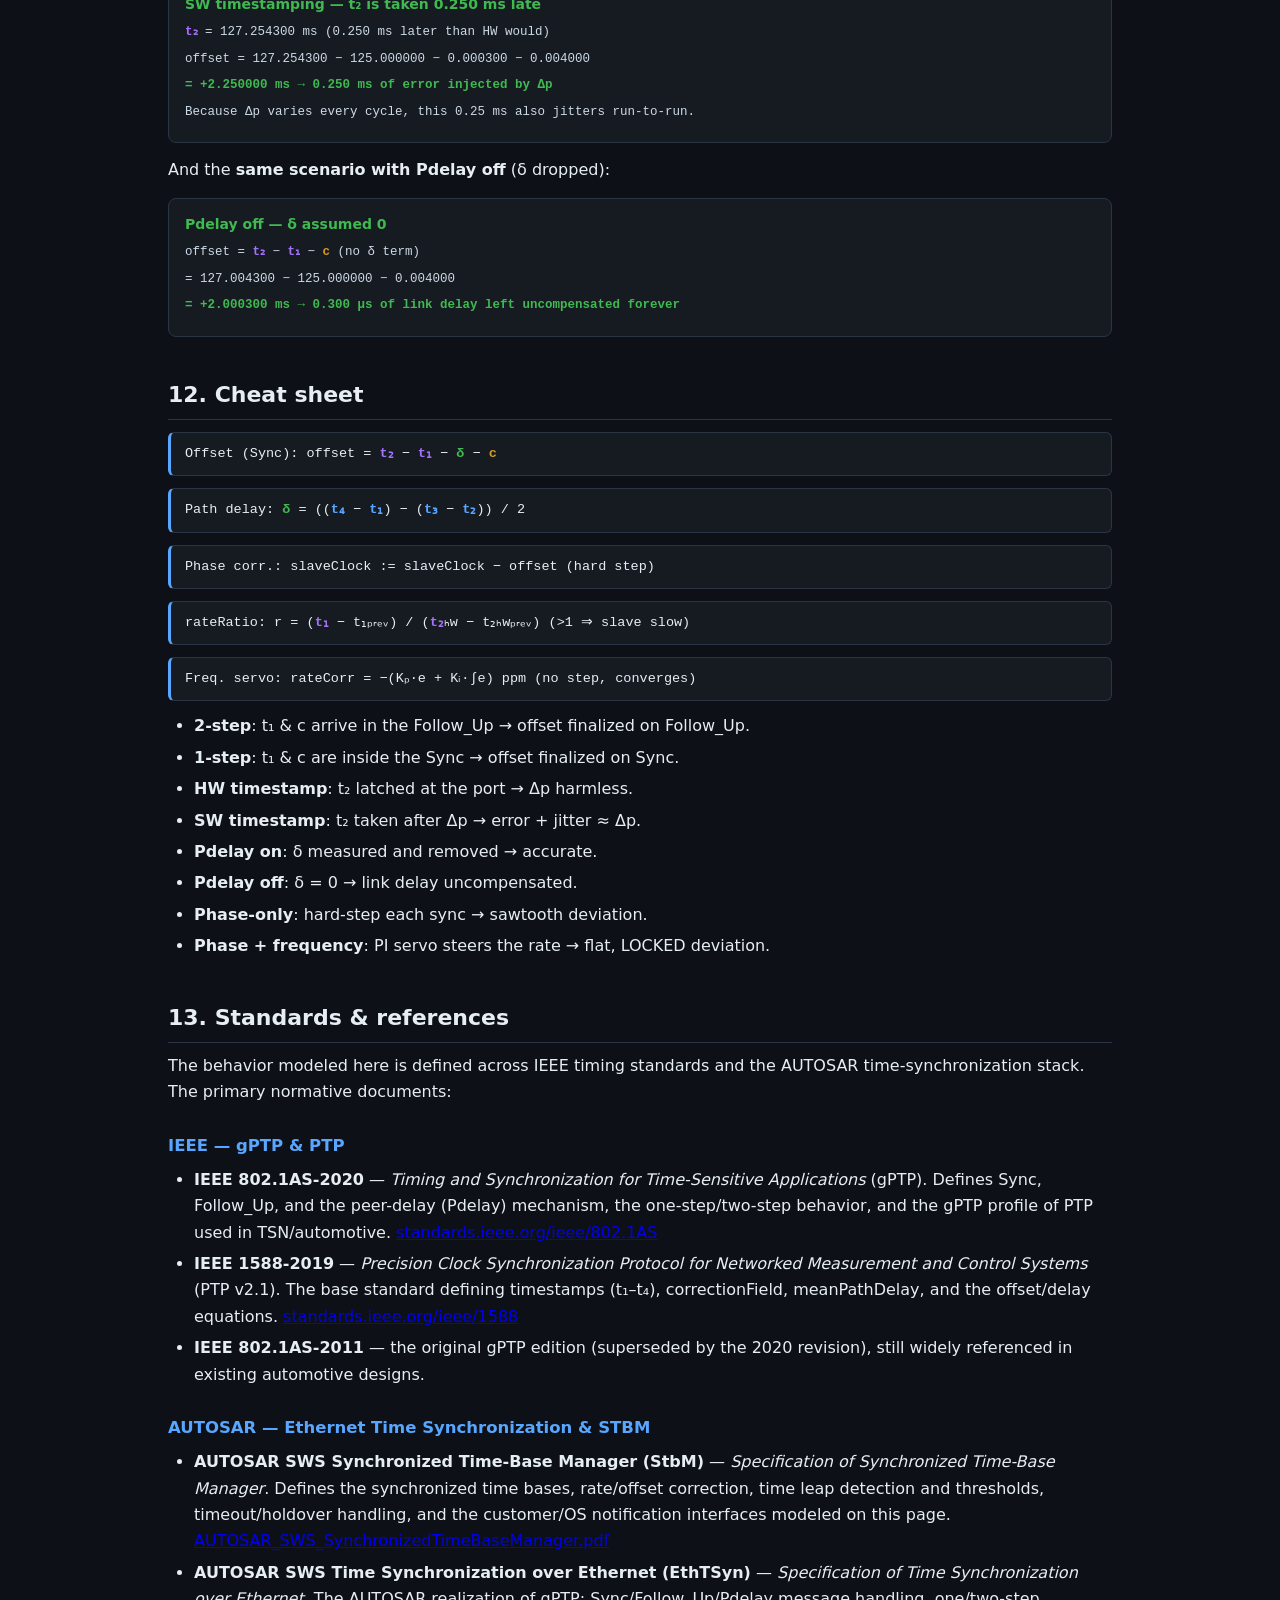
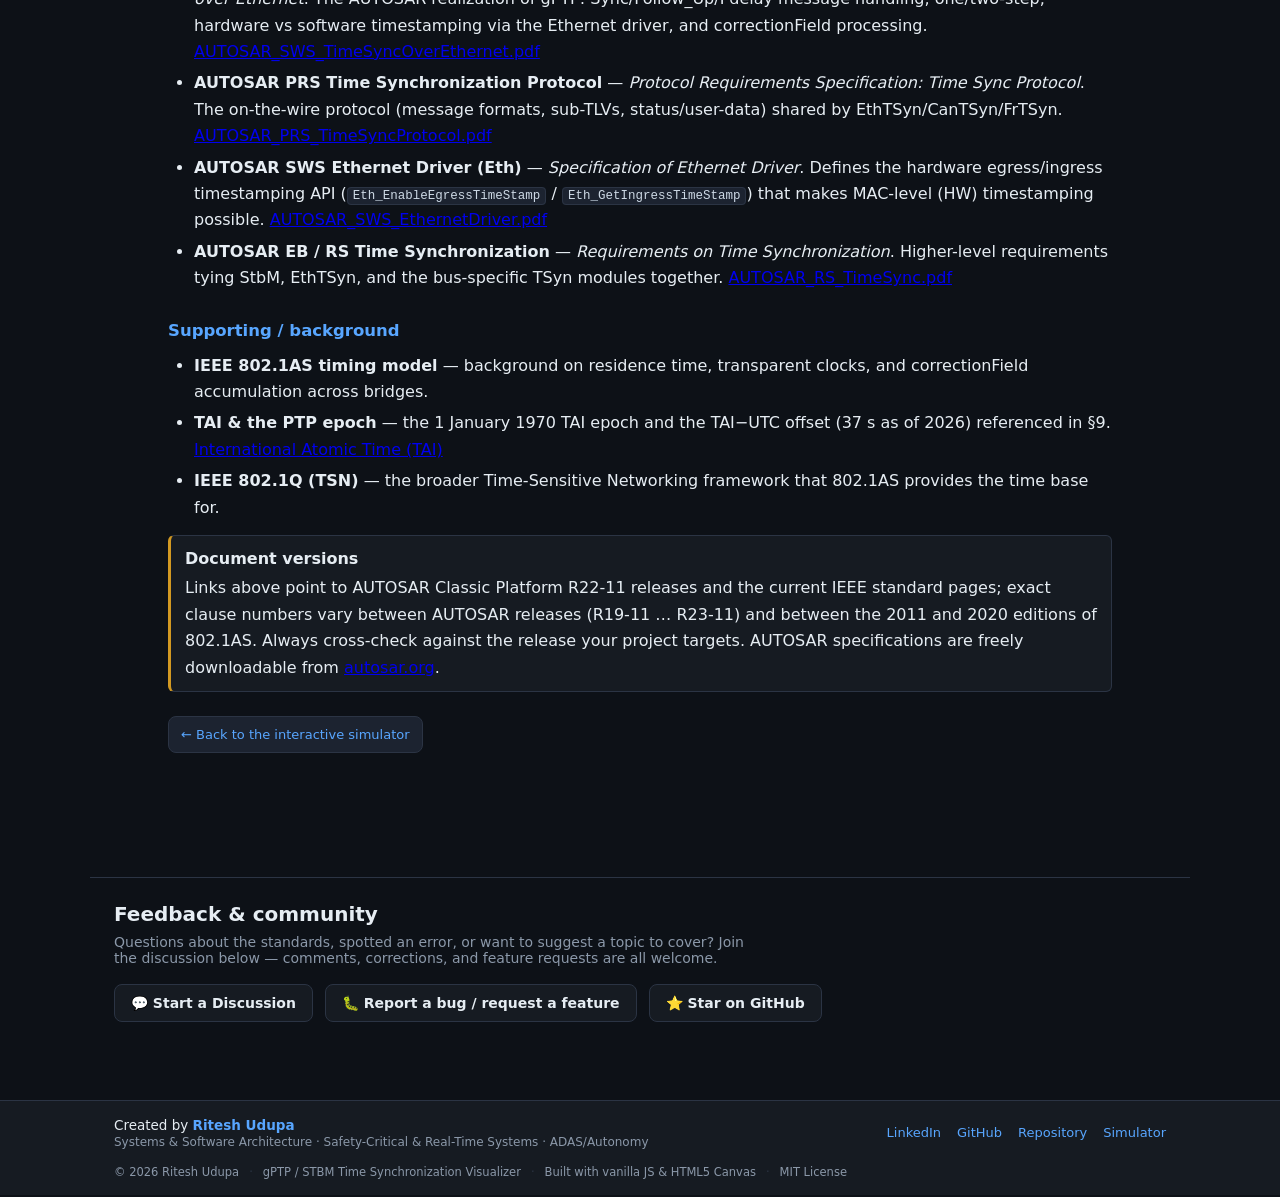
==== commit 0ce30e62: "Add always-visible author byline in header" ====
--- a/docs.html
+++ b/docs.html
@@ -153,6 +153,7 @@
     <div class="title-block">
       <h1><a href="index.html" class="title-link" title="Back to the interactive simulator">gPTP&nbsp;/&nbsp;STBM Time Synchronization</a></h1>
       <p class="subtitle">Detailed explanation &middot; IEEE&nbsp;802.1AS gPTP &middot; IEEE&nbsp;1588 PTP &middot; AUTOSAR Synchronized Time-Base Manager</p>
+      <p class="byline">by <a href="https://www.linkedin.com/in/ritesh-udupa-4b694619/" target="_blank" rel="noopener">Ritesh Udupa</a></p>
     </div>
     <div class="sim-controls">
       <a href="index.html" class="back-link">&larr; Back to simulator</a>
--- a/styles.css
+++ b/styles.css
@@ -45,6 +45,9 @@
 }
 .title-link:hover { color: var(--accent); border-bottom-color: var(--accent); }
 .subtitle { margin: 2px 0 0; color: var(--muted); font-size: 11.5px; }
+.byline { margin: 2px 0 0; font-size: 11px; color: var(--muted); }
+.byline a { color: var(--accent); text-decoration: none; border-bottom: 1px dashed transparent; transition: border-color .15s; }
+.byline a:hover { border-bottom-color: var(--accent); }
 
 .sim-controls { display: flex; gap: 8px; flex: 0 0 auto; align-items: center; }
 
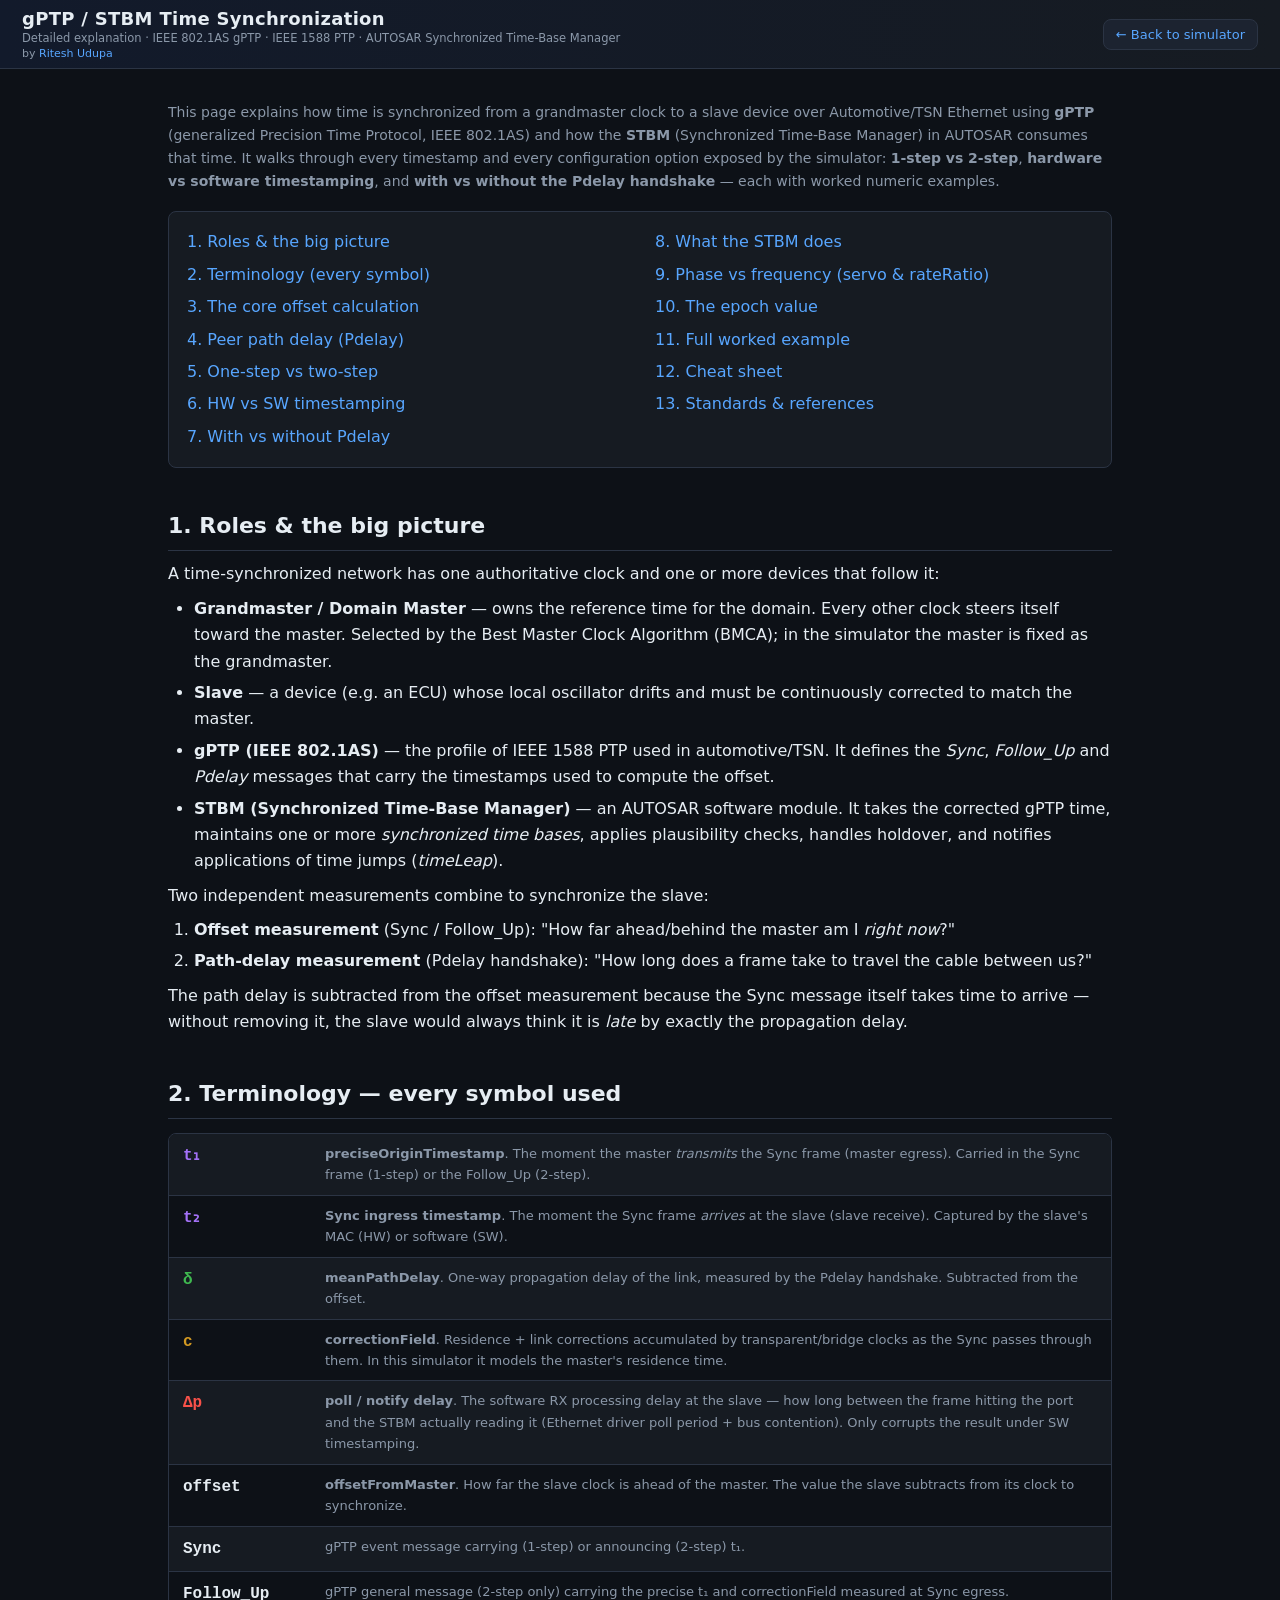
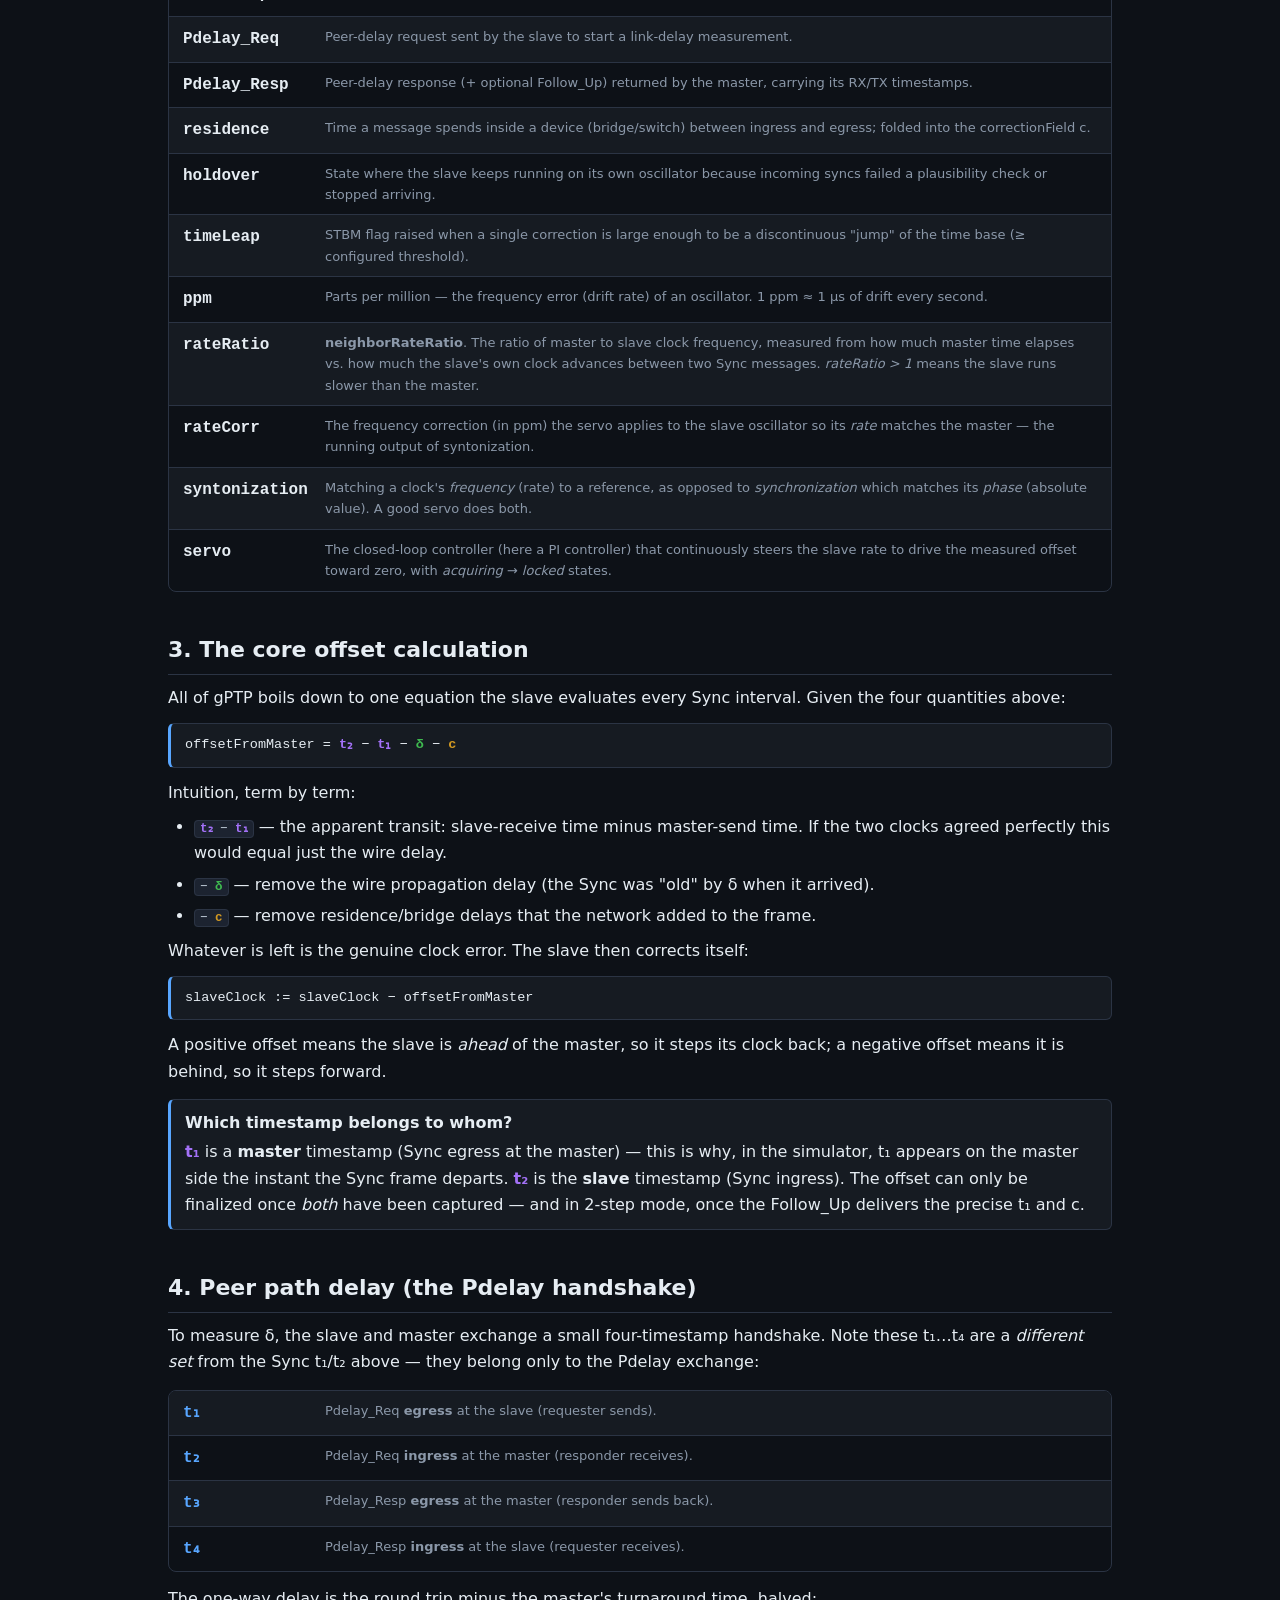
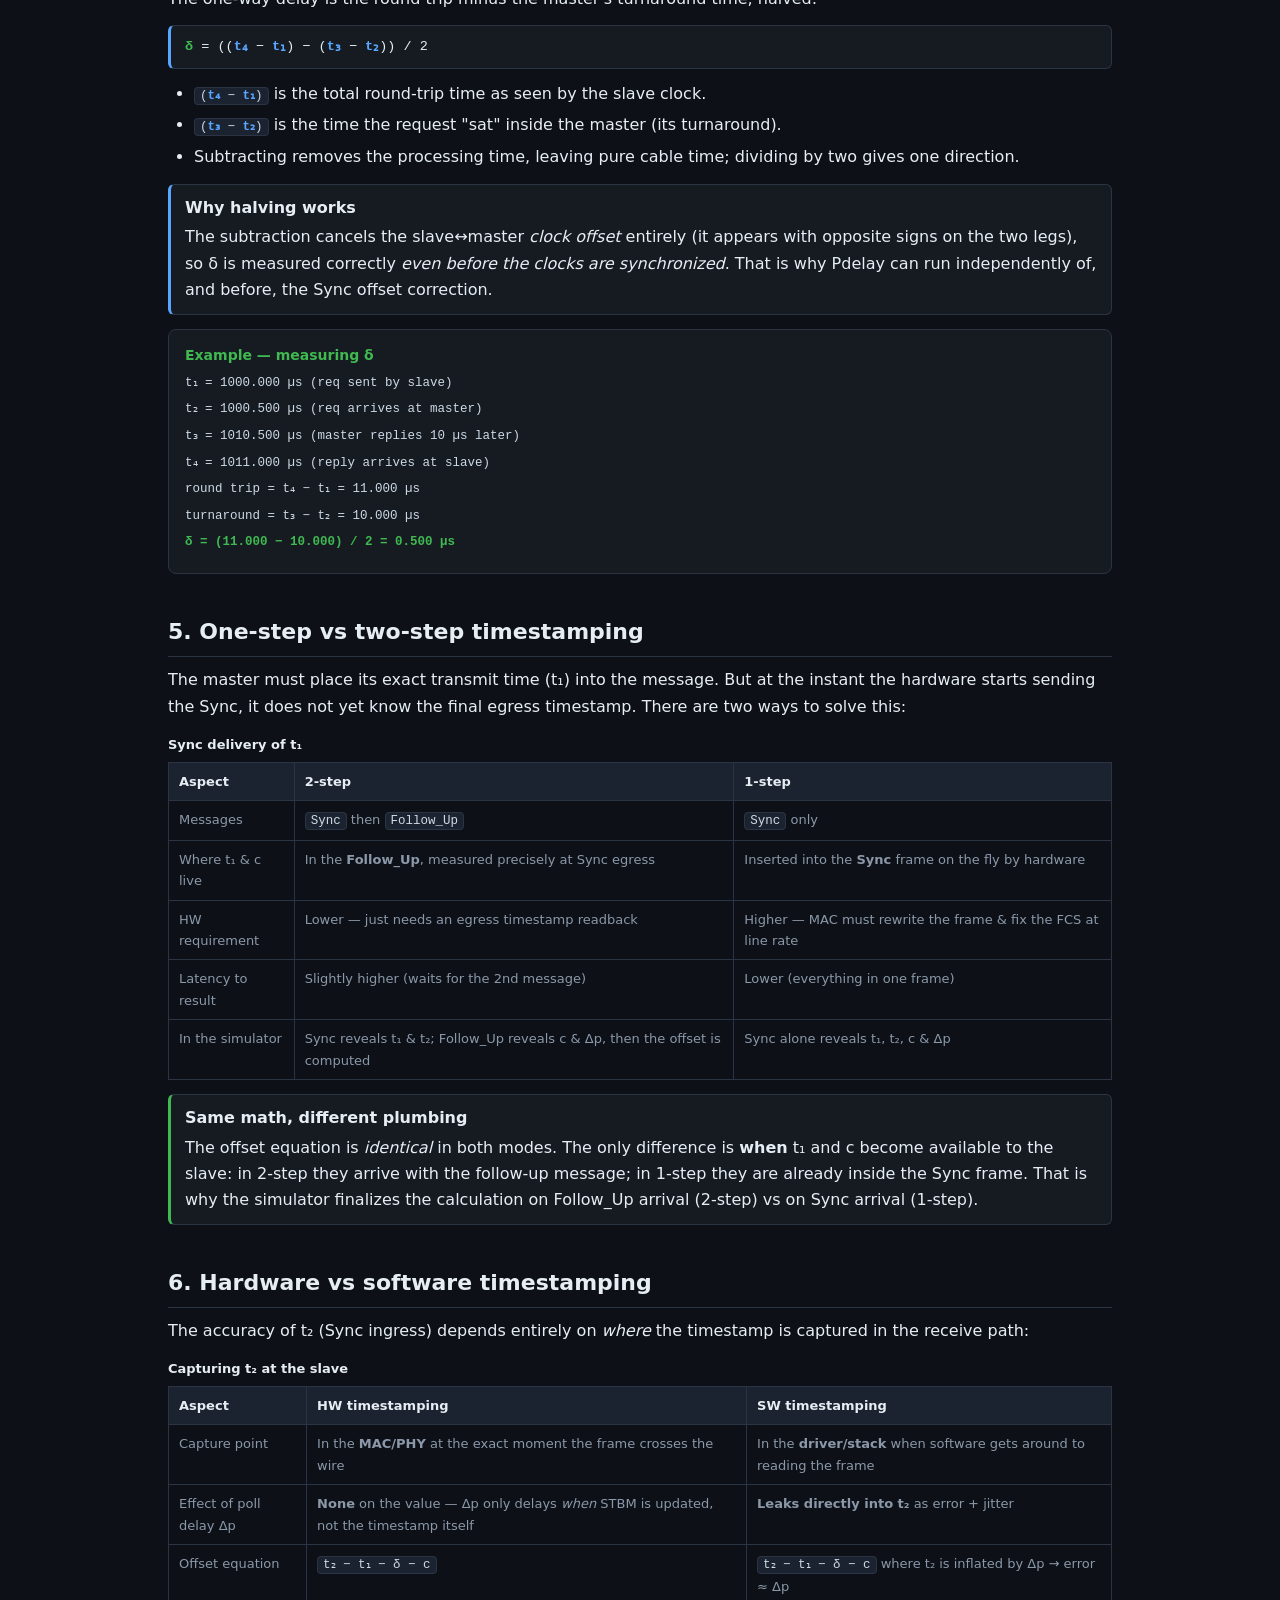
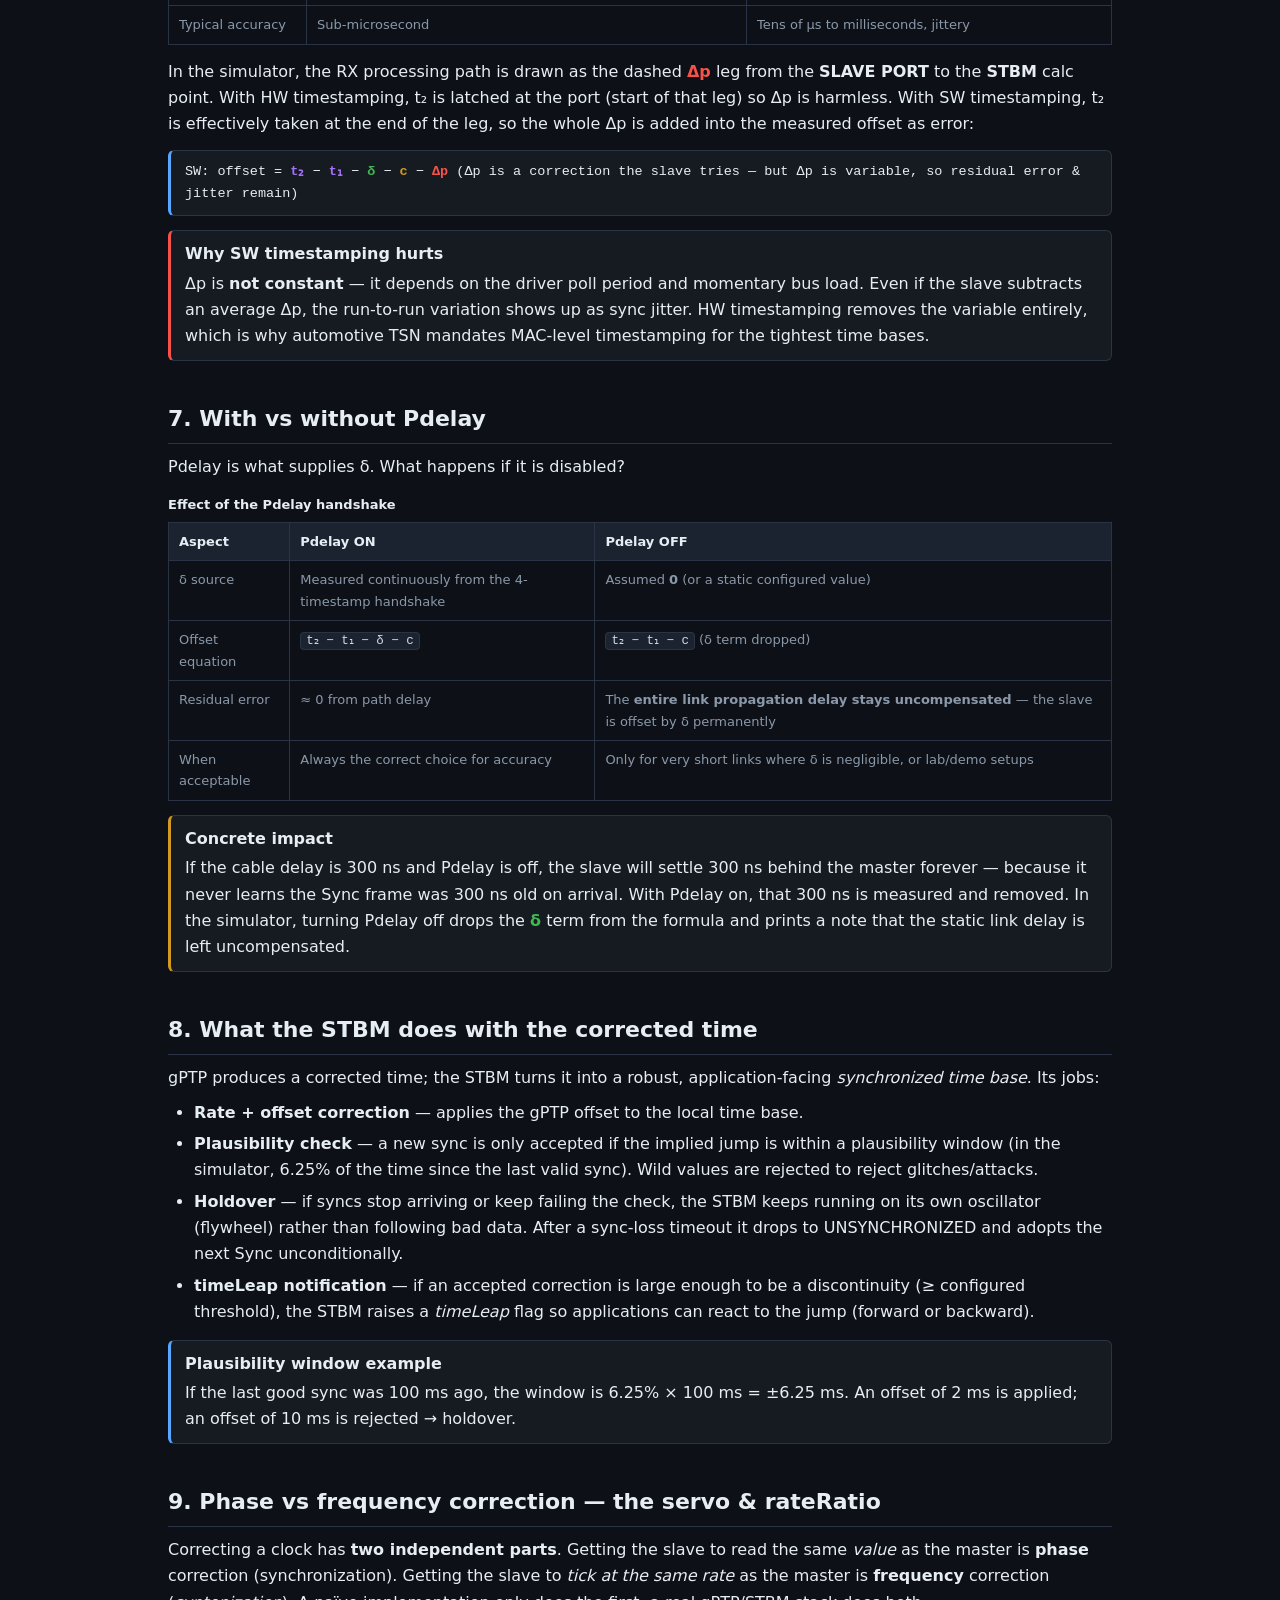
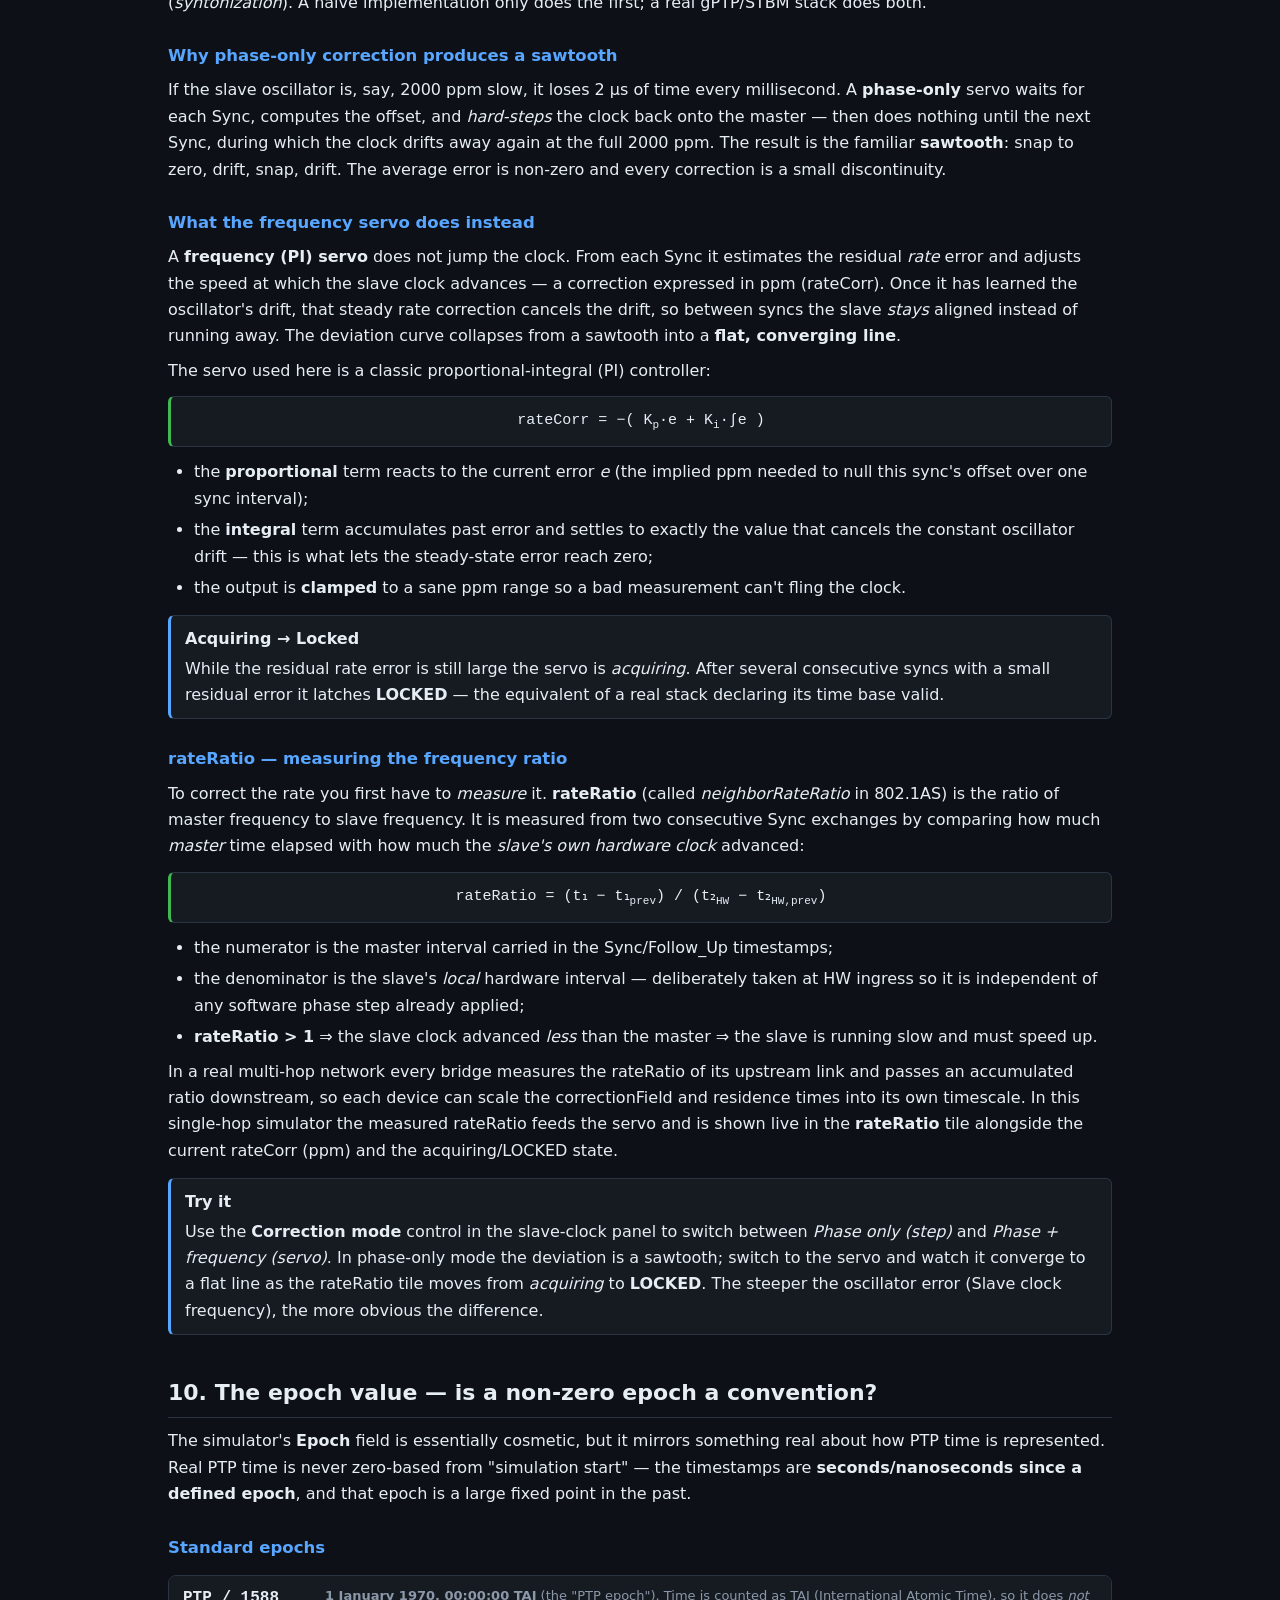
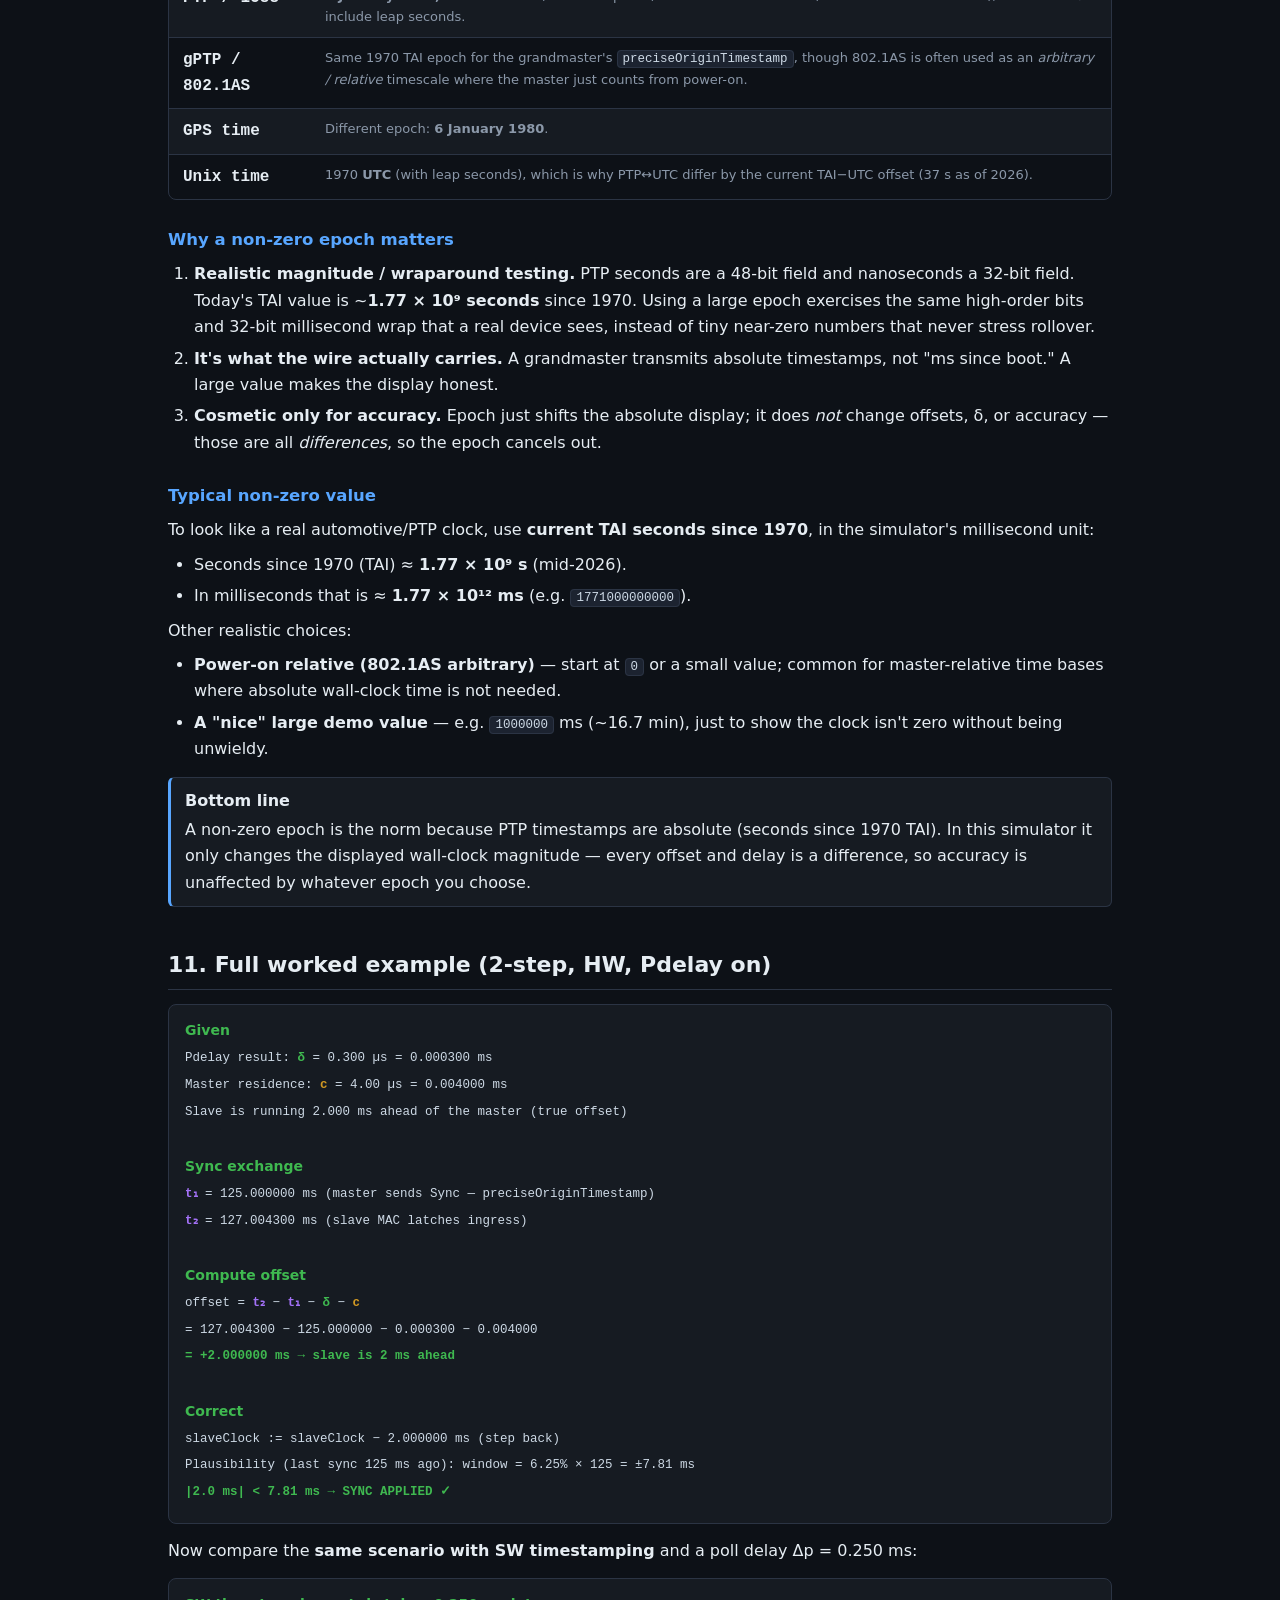
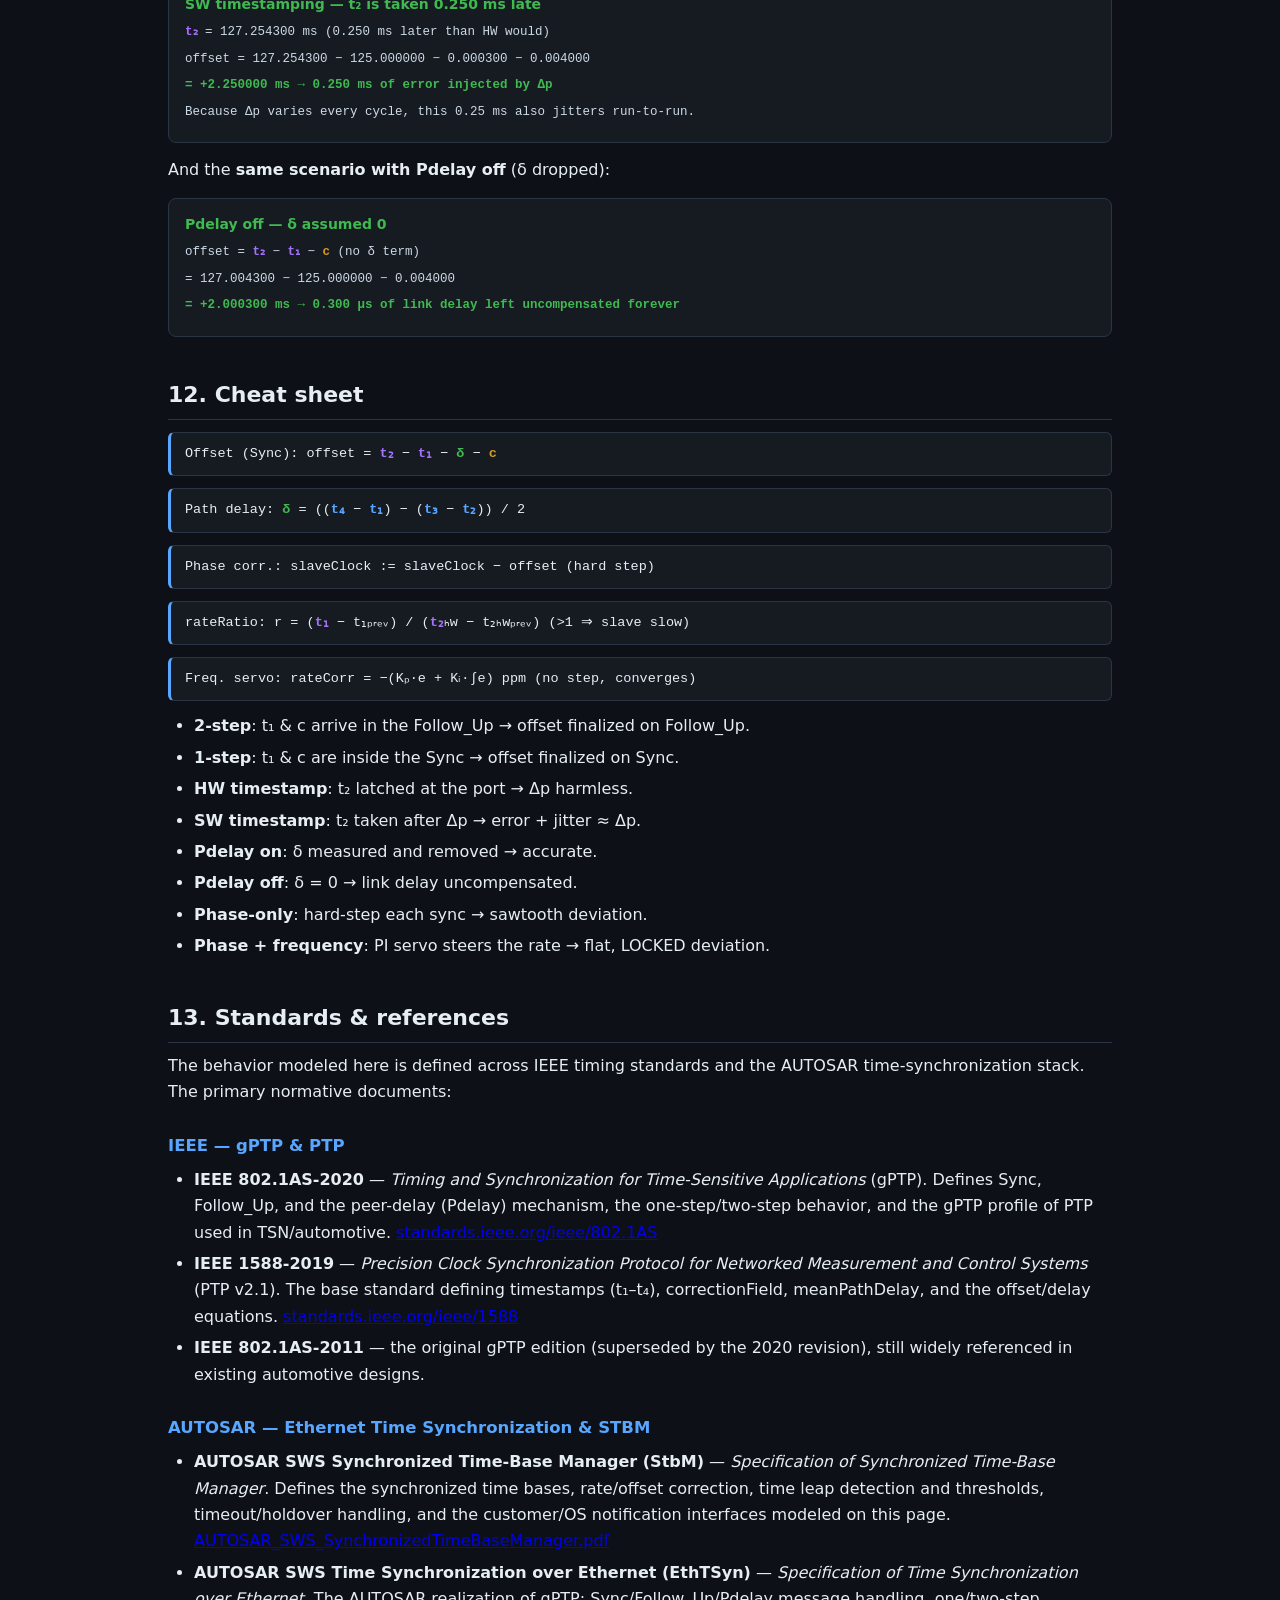
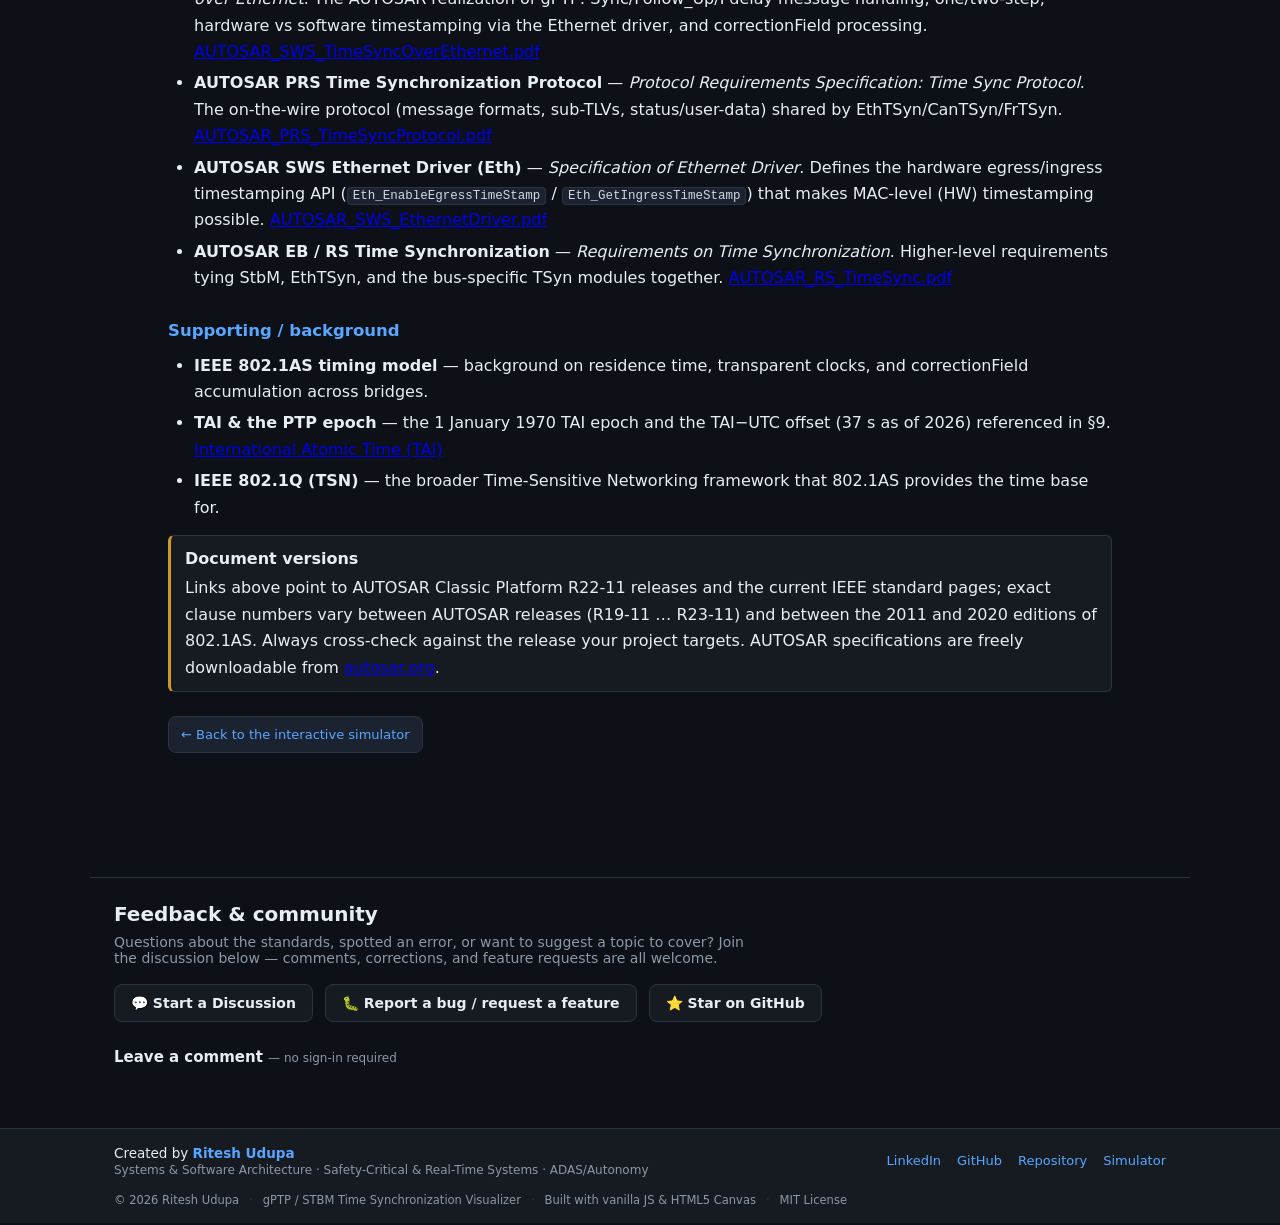
==== commit ea8be5e8: "Replace Giscus with Cusdis for anonymous moderated comments" ====
--- a/docs.html
+++ b/docs.html
@@ -4,6 +4,20 @@
   <meta charset="UTF-8" />
   <meta name="viewport" content="width=device-width, initial-scale=1.0" />
   <title>How gPTP / STBM Time Synchronization Works</title>
+  <meta name="description" content="A detailed, example-driven explanation of how gPTP (IEEE 802.1AS) and the AUTOSAR STBM synchronize clocks: the offset calculation, peer path delay (Pdelay), 1-step vs 2-step, HW vs SW timestamping, phase vs frequency correction (servo & rateRatio), and STBM plausibility/holdover/timeLeap." />
+  <meta name="keywords" content="gPTP explained, IEEE 802.1AS, PTP, IEEE 1588, time synchronization, Pdelay, meanPathDelay, offset calculation, 1-step 2-step, hardware timestamping, syntonization, rateRatio, neighborRateRatio, AUTOSAR STBM, EthTSyn, TSN, automotive Ethernet" />
+  <meta name="author" content="Ritesh Udupa" />
+  <link rel="canonical" href="https://rudupa.github.io/EthTimeSync_Sim/docs.html" />
+  <!-- Open Graph / social preview -->
+  <meta property="og:type" content="article" />
+  <meta property="og:title" content="How gPTP / STBM Time Synchronization Works" />
+  <meta property="og:description" content="Every symbol, mode, and equation behind gPTP / IEEE 802.1AS and AUTOSAR STBM time synchronization, with worked numeric examples." />
+  <meta property="og:url" content="https://rudupa.github.io/EthTimeSync_Sim/docs.html" />
+  <meta property="og:image" content="https://rudupa.github.io/EthTimeSync_Sim/preview.png" />
+  <meta name="twitter:card" content="summary_large_image" />
+  <meta name="twitter:title" content="How gPTP / STBM Time Synchronization Works" />
+  <meta name="twitter:description" content="A visual, example-driven explainer of gPTP / IEEE 802.1AS and AUTOSAR STBM time synchronization." />
+  <meta name="twitter:image" content="https://rudupa.github.io/EthTimeSync_Sim/preview.png" />
   <!-- Google Analytics (GA4) -->
   <script async src="https://www.googletagmanager.com/gtag/js?id=G-XHBCMHM54F"></script>
   <script>
@@ -673,24 +687,17 @@
       <a class="fb-btn fb-star" href="https://github.com/rudupa/EthTimeSync_Sim" target="_blank" rel="noopener">⭐ Star on GitHub</a>
     </div>
 
-    <!-- Giscus embedded comments (backed by GitHub Discussions).
-         Configure at https://giscus.app then replace the two *_ID placeholders below. -->
-    <div class="giscus"></div>
-    <script src="https://giscus.app/client.js"
-            data-repo="rudupa/EthTimeSync_Sim"
-            data-repo-id="R_kgDOTjfsgg"
-            data-category="General"
-            data-category-id="DIC_kwDOTjfsgs4DB_8A"
-            data-mapping="pathname"
-            data-strict="0"
-            data-reactions-enabled="1"
-            data-emit-metadata="0"
-            data-input-position="top"
-            data-theme="dark_dimmed"
-            data-lang="en"
-            crossorigin="anonymous"
-            async>
-    </script>
+    <h3 class="feedback-sub">Leave a comment <span class="feedback-hint">— no sign-in required</span></h3>
+    <!-- Cusdis embedded comments (anonymous, pre-moderated). Dashboard: https://cusdis.com -->
+    <div id="cusdis_thread"
+         data-host="https://cusdis.com"
+         data-app-id="de5e86e6-4a80-4423-a37e-01ce292130e4"
+         data-page-id="docs"
+         data-page-url="https://rudupa.github.io/EthTimeSync_Sim/docs.html"
+         data-page-title="How gPTP / STBM Time Synchronization Works"
+         data-theme="dark">
+    </div>
+    <script async defer src="https://cusdis.com/js/cusdis.es.js"></script>
   </section>
 
   <footer class="app-footer">
--- a/styles.css
+++ b/styles.css
@@ -847,5 +847,11 @@
 .fb-discuss:hover { border-color: var(--accent); }
 .fb-issue:hover { border-color: var(--warn); }
 .fb-star:hover { border-color: var(--slave); }
-.giscus { margin-top: 8px; }
-
+.feedback-sub { font-size: 15px; margin: 4px 0 10px; color: var(--text); }
+.feedback-hint { font-size: 12px; font-weight: 400; color: var(--muted); }
+/* Keep the Cusdis comment box a comfortable reading width and let its iframe
+   grow to fit its content so it doesn't show an internal scrollbar. */
+#cusdis_thread { margin-top: 8px;  }
+#cusdis_thread iframe { width: 100% !important; min-height: 330px; }
+
+
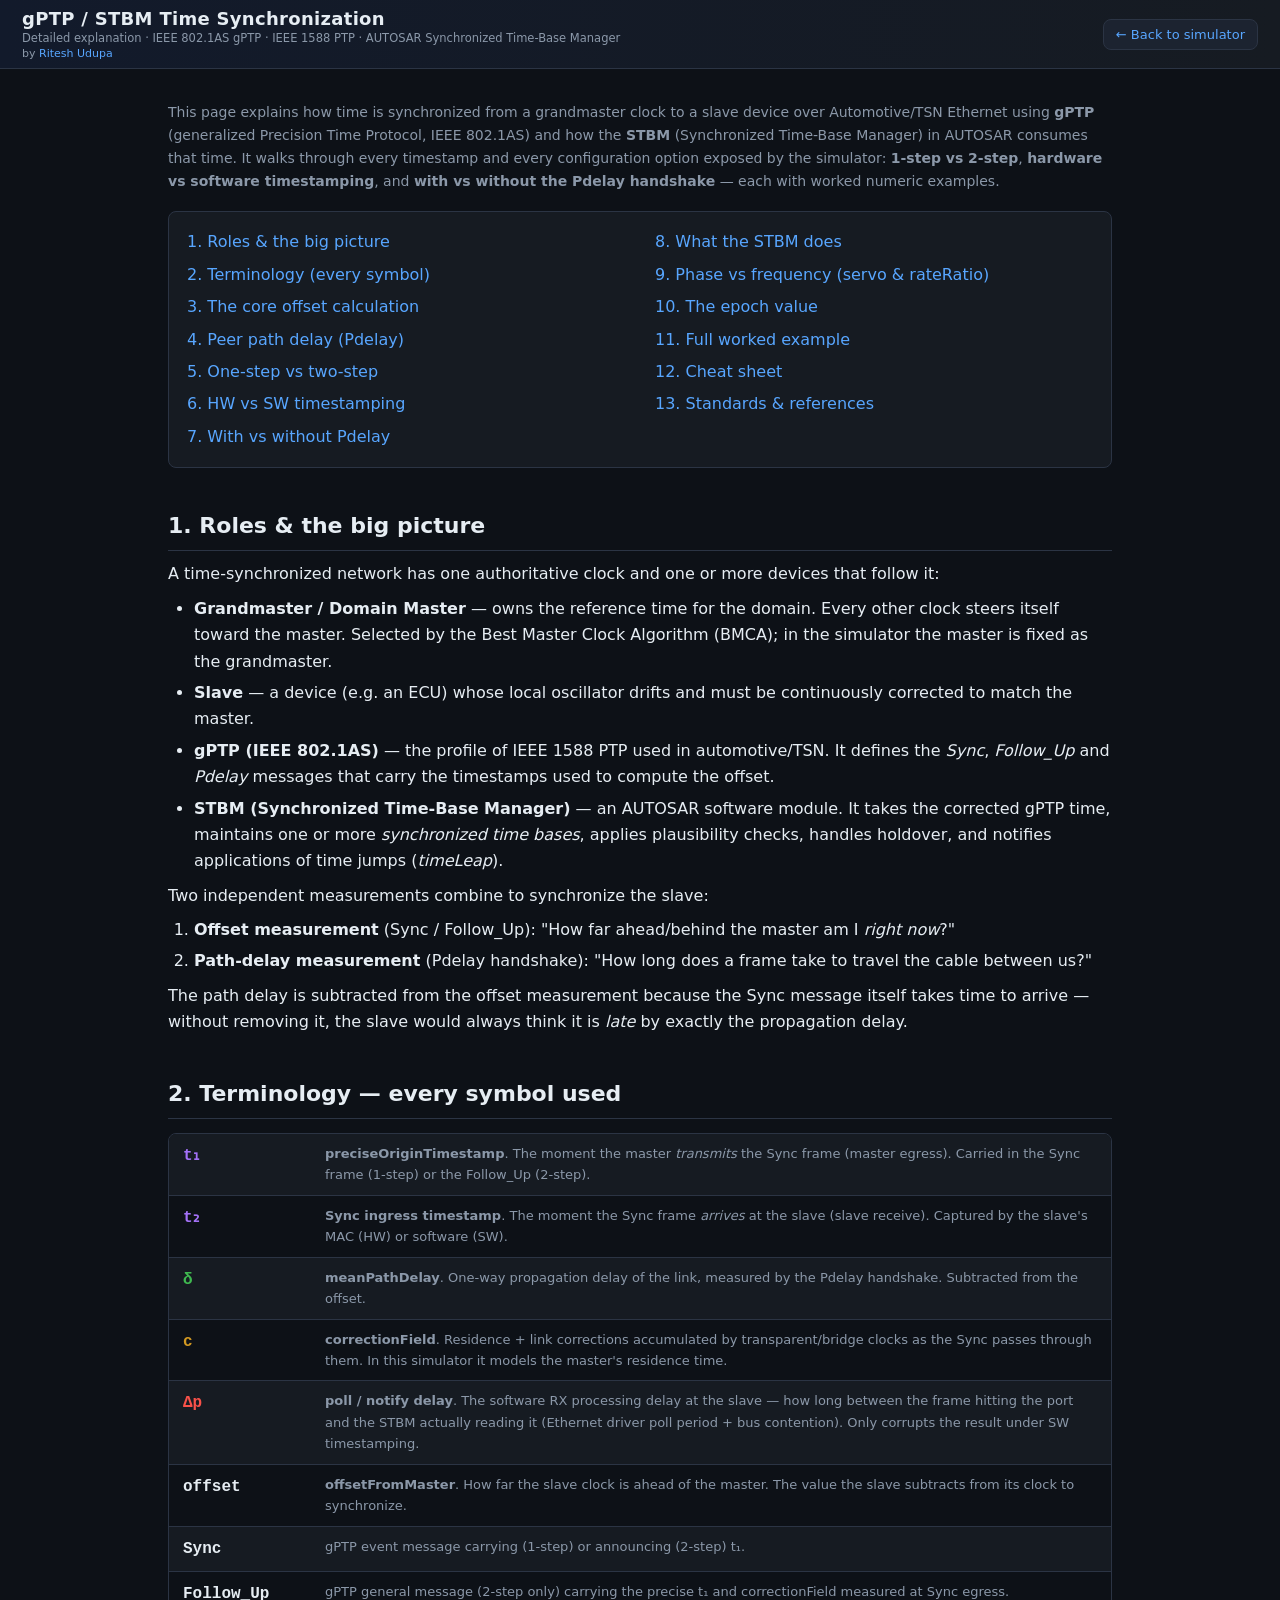
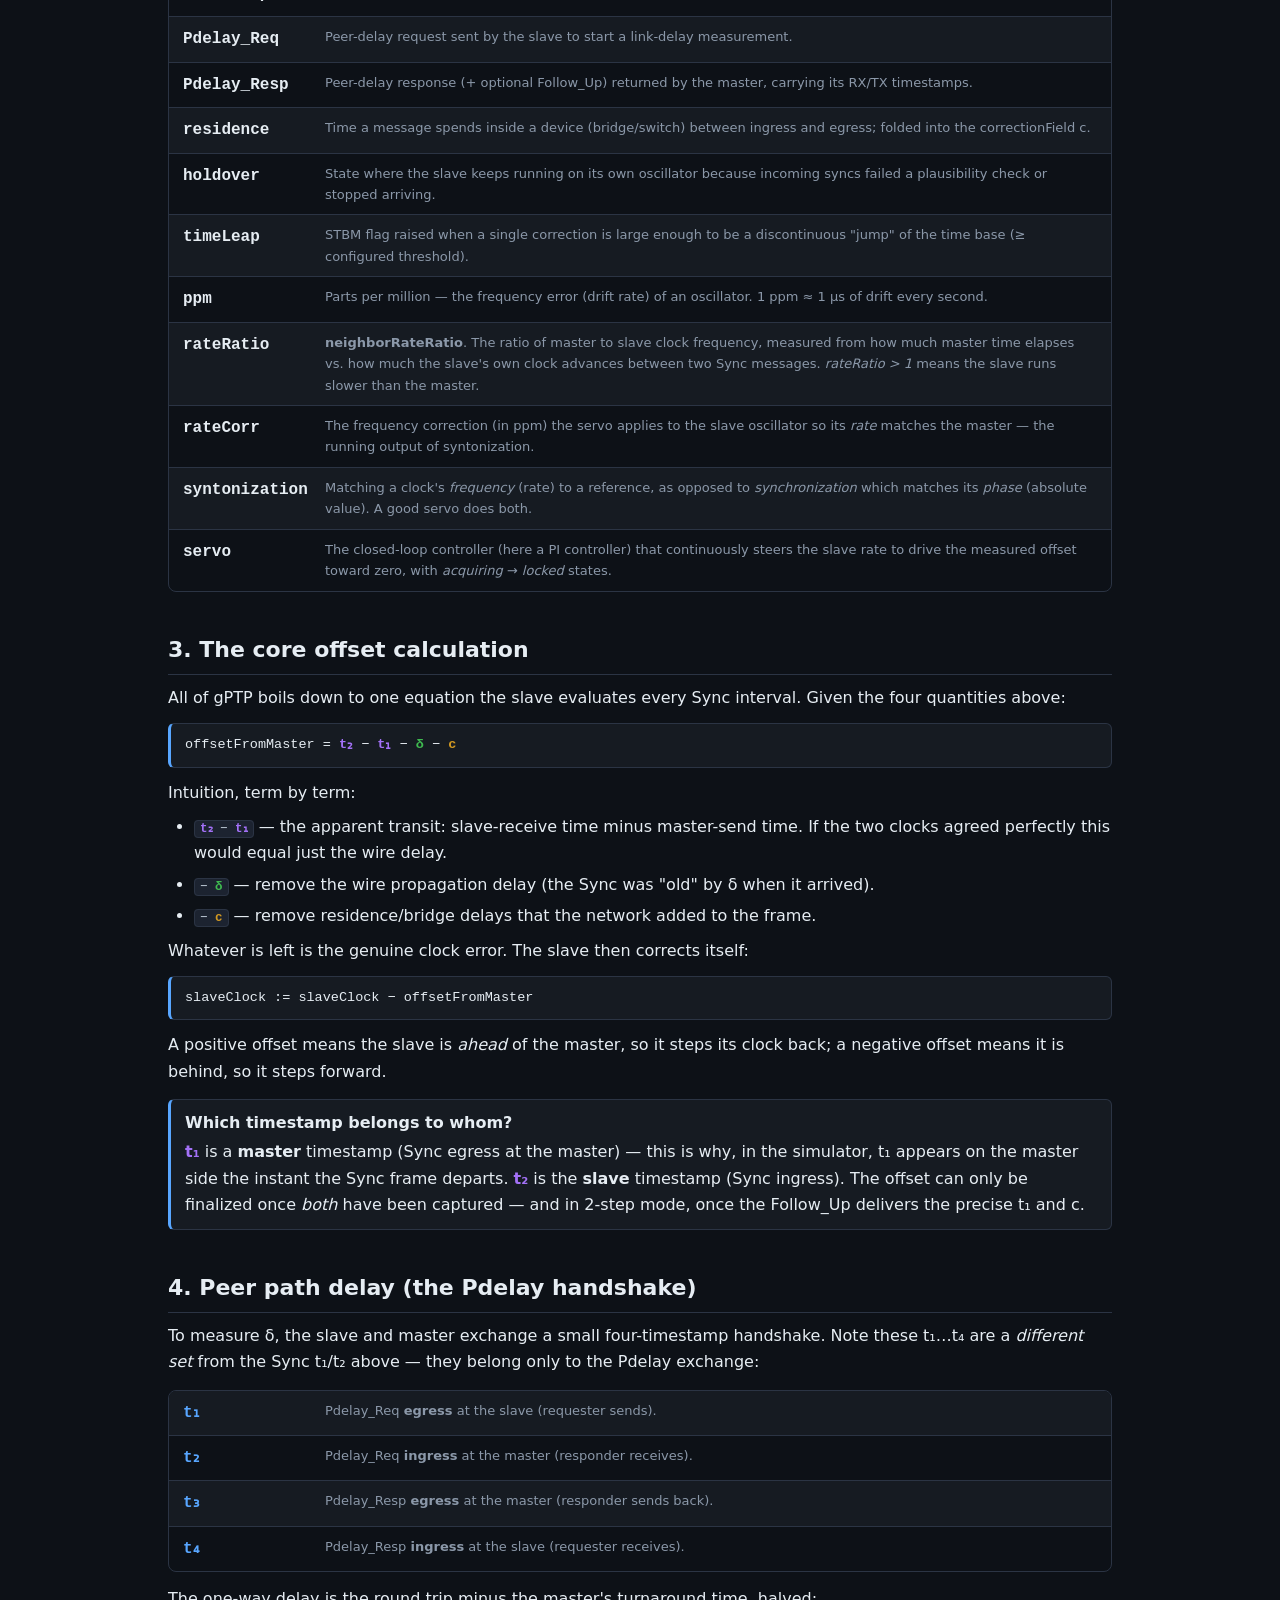
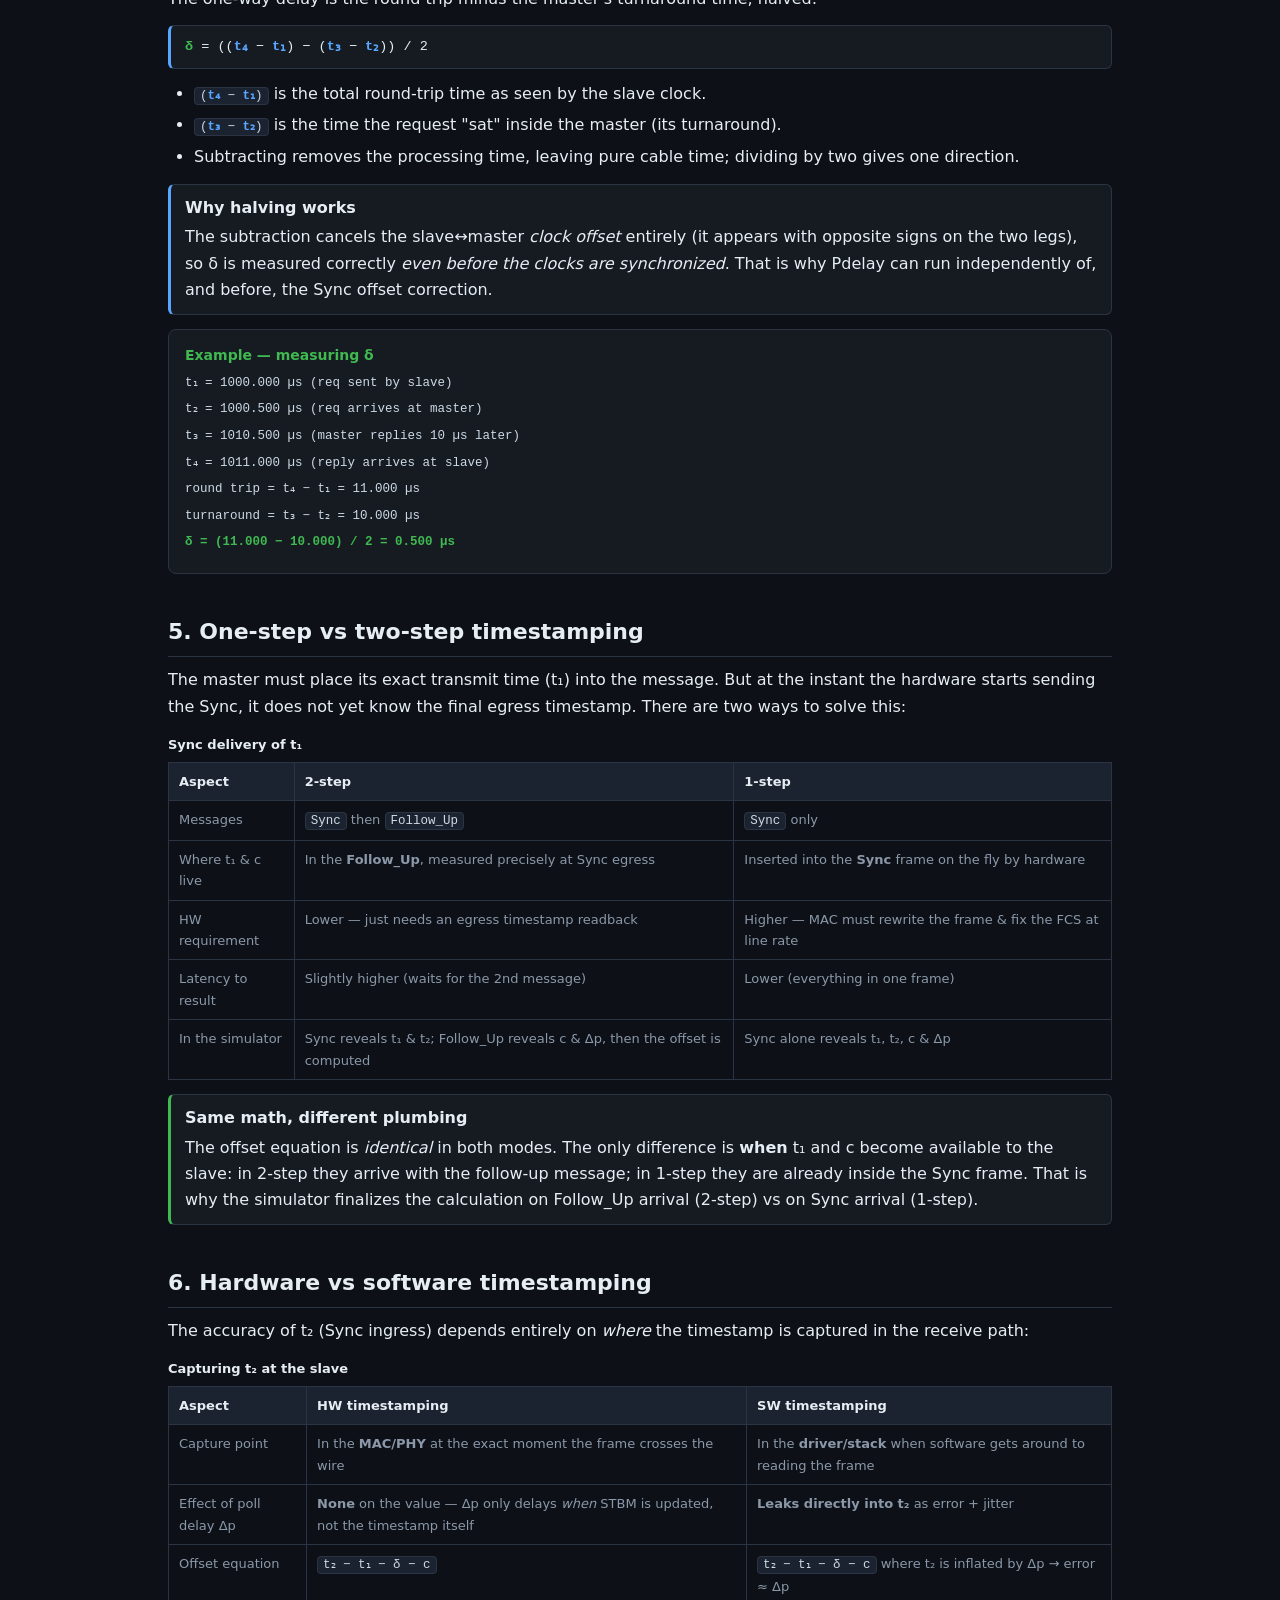
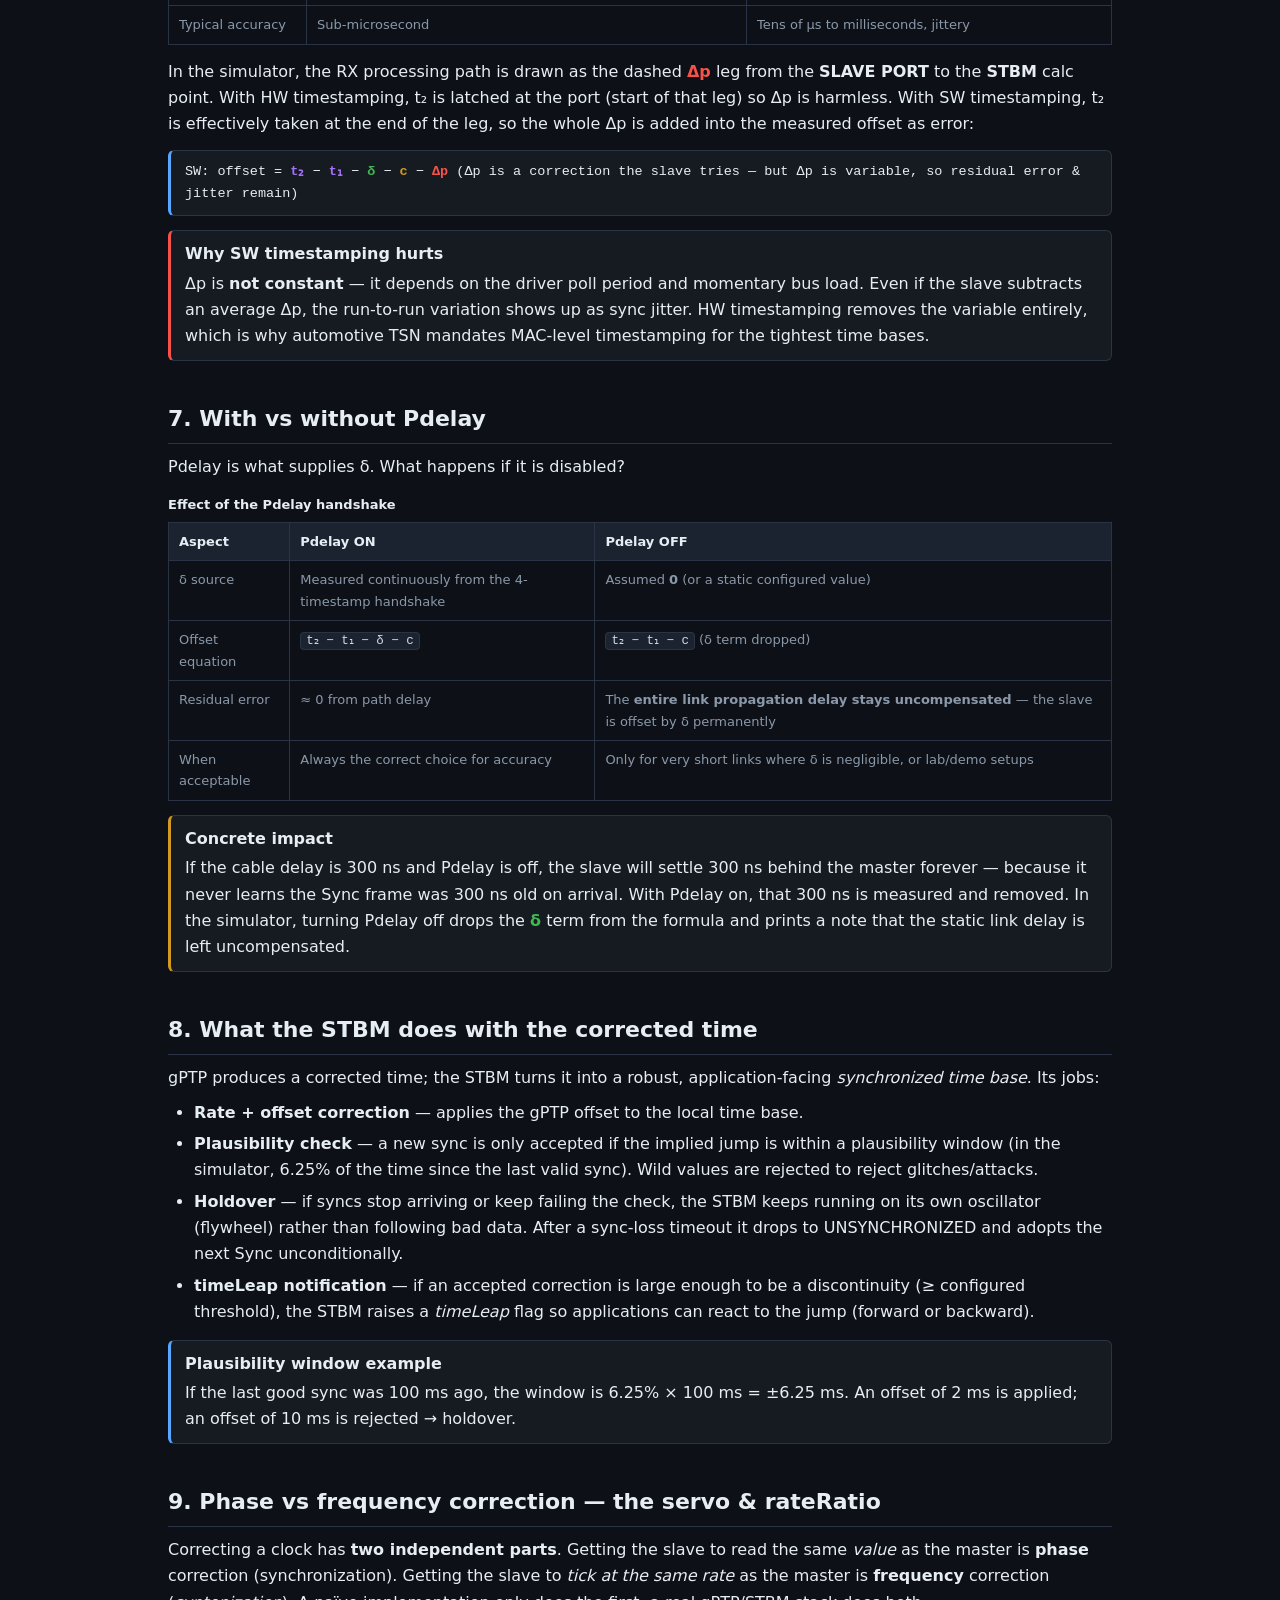
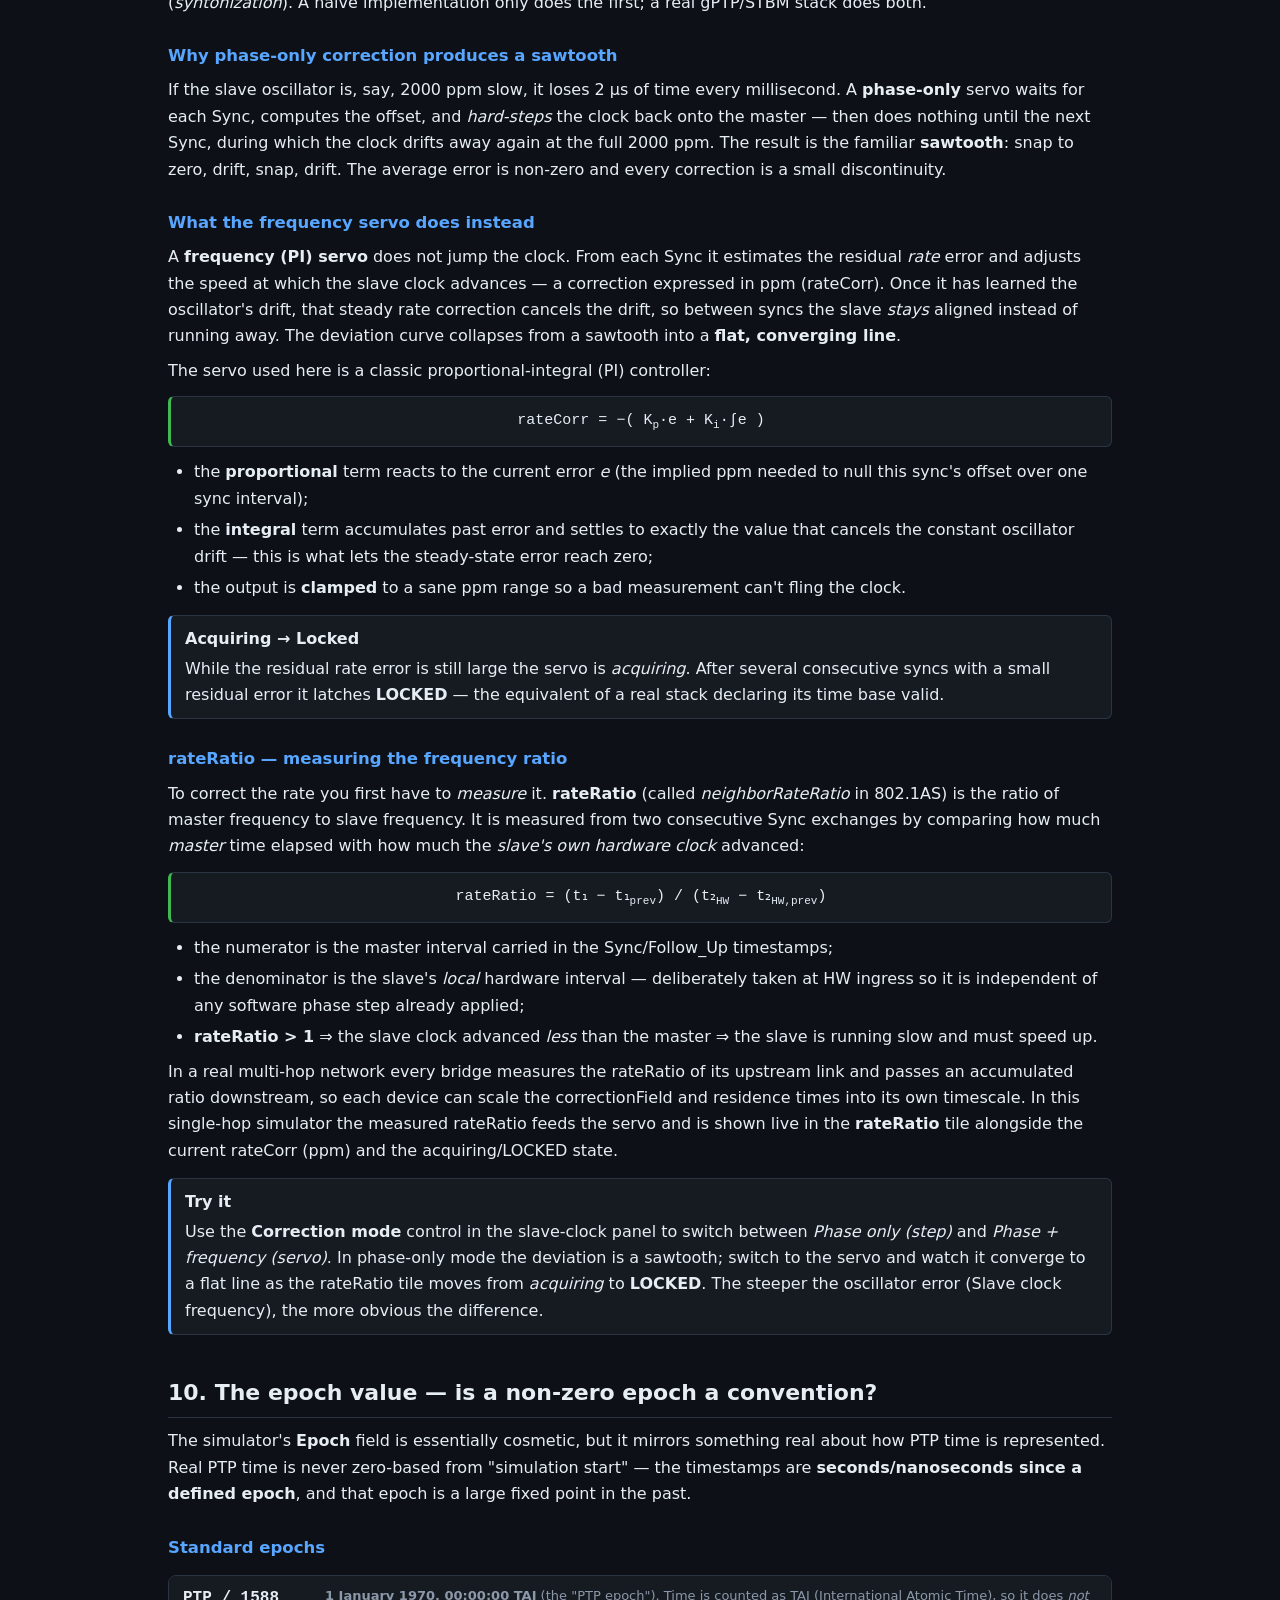
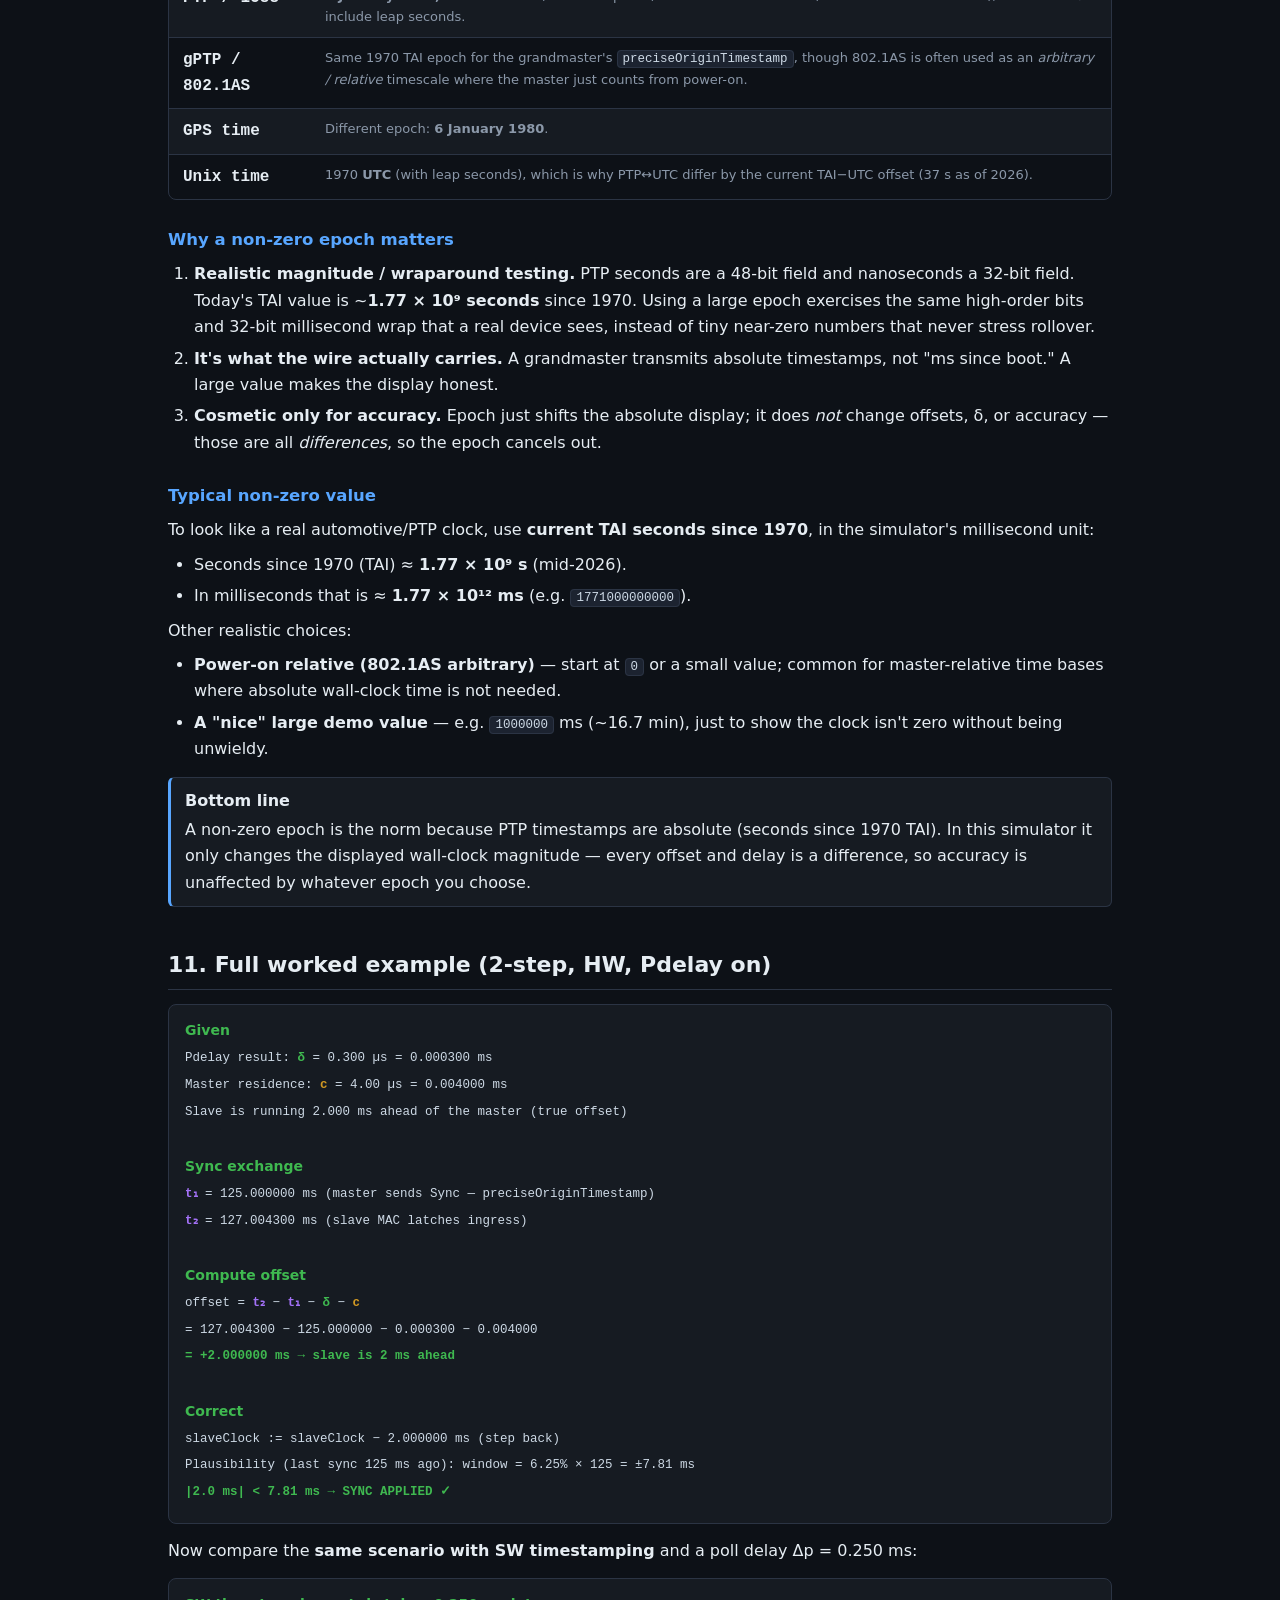
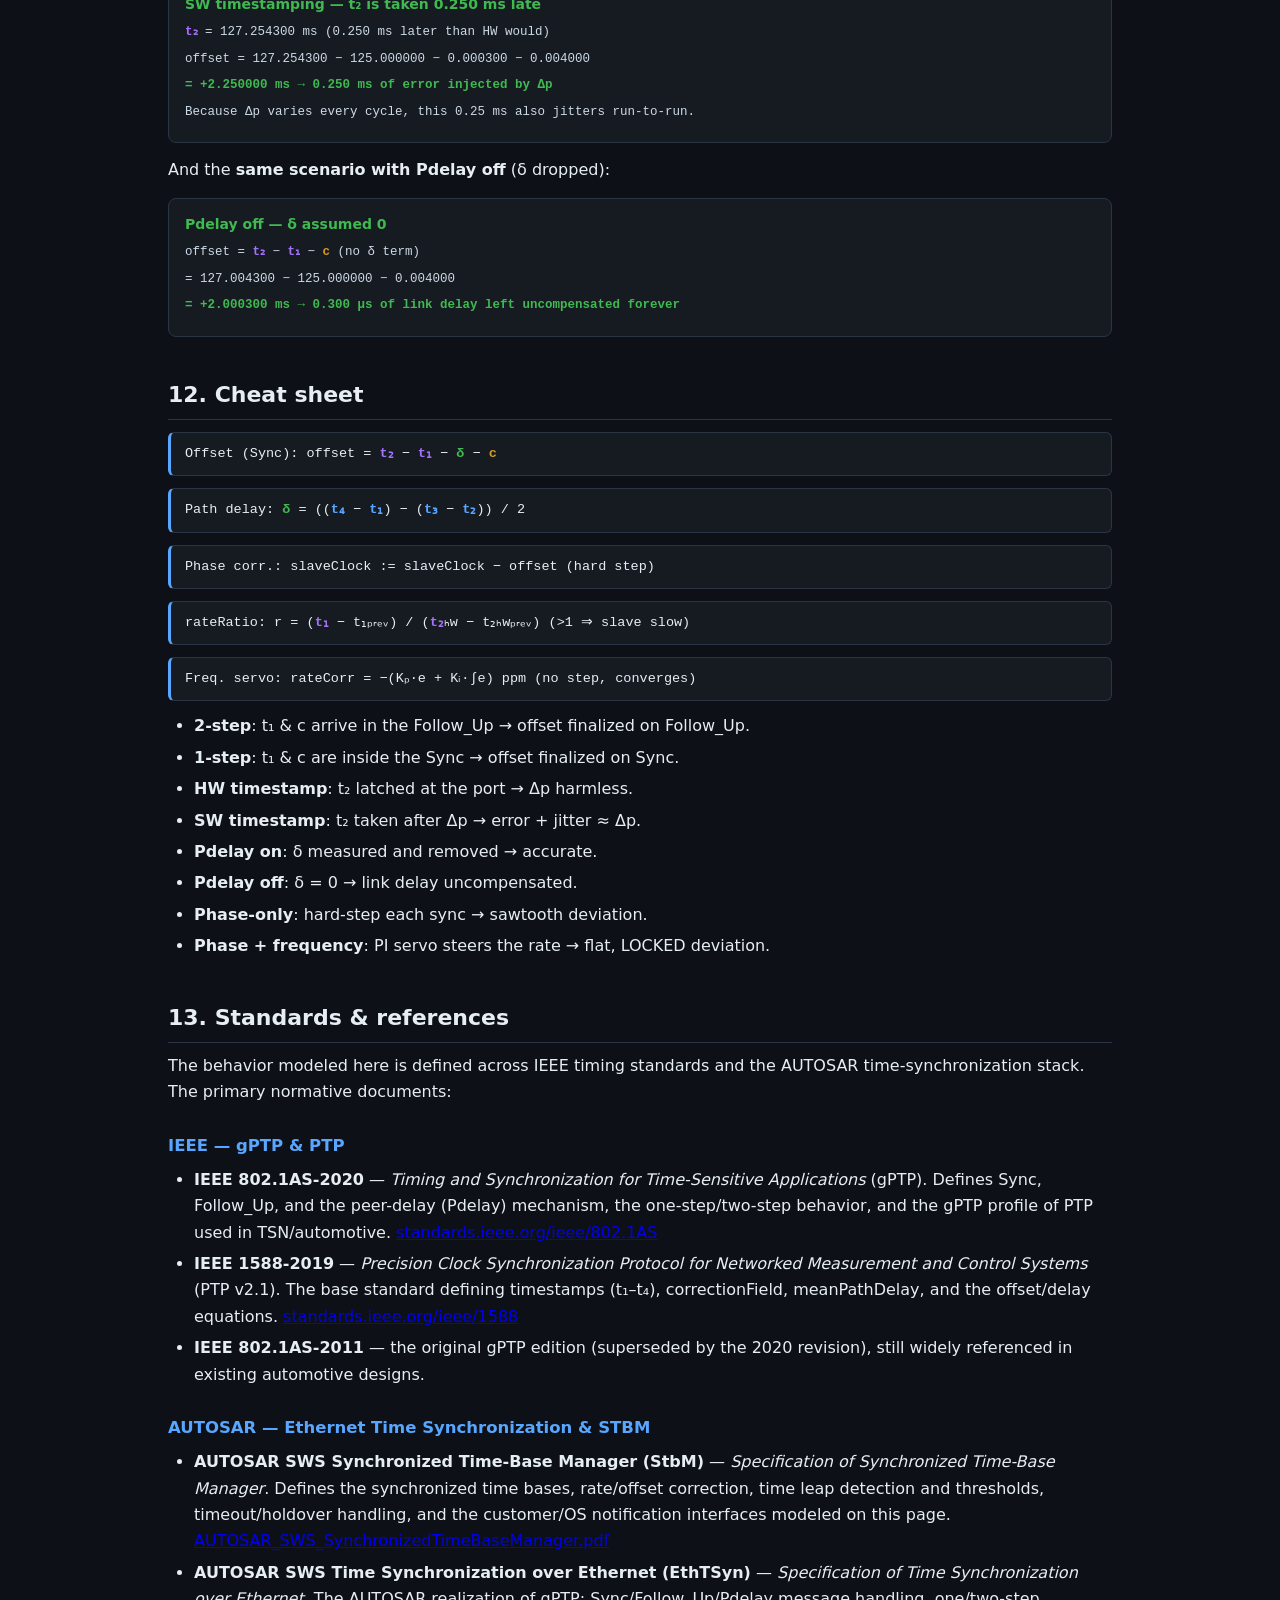
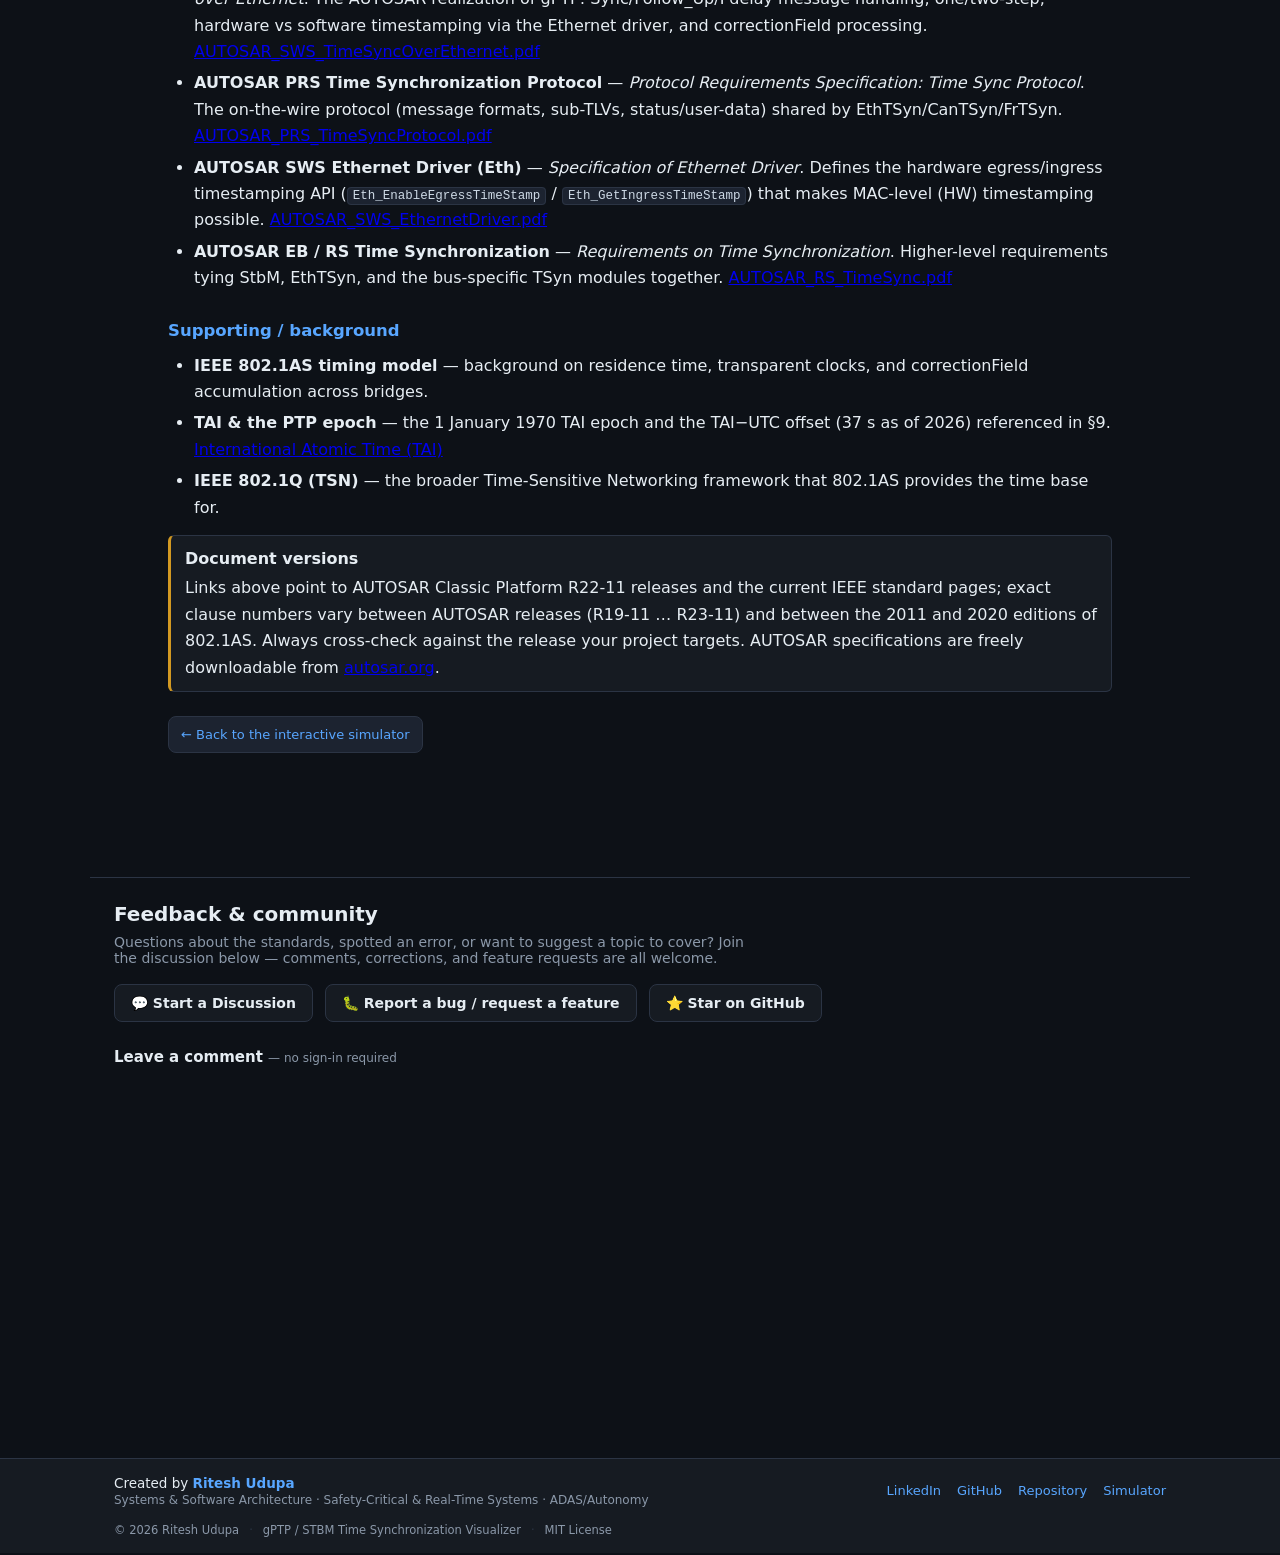
==== commit 255f358f: "Remove tech-stack line from footer; tweak comment widget styling" ====
--- a/docs.html
+++ b/docs.html
@@ -718,8 +718,6 @@
       <span class="footer-dot">&middot;</span>
       <span>gPTP / STBM Time Synchronization Visualizer</span>
       <span class="footer-dot">&middot;</span>
-      <span>Built with vanilla JS &amp; HTML5 Canvas</span>
-      <span class="footer-dot">&middot;</span>
       <span>MIT License</span>
     </div>
   </footer>
--- a/styles.css
+++ b/styles.css
@@ -851,7 +851,7 @@
 .feedback-hint { font-size: 12px; font-weight: 400; color: var(--muted); }
 /* Keep the Cusdis comment box a comfortable reading width and let its iframe
    grow to fit its content so it doesn't show an internal scrollbar. */
-#cusdis_thread { margin-top: 8px;  }
+#cusdis_thread { margin-top: 8px; min-height: 330px; }
 #cusdis_thread iframe { width: 100% !important; min-height: 330px; }
 
 
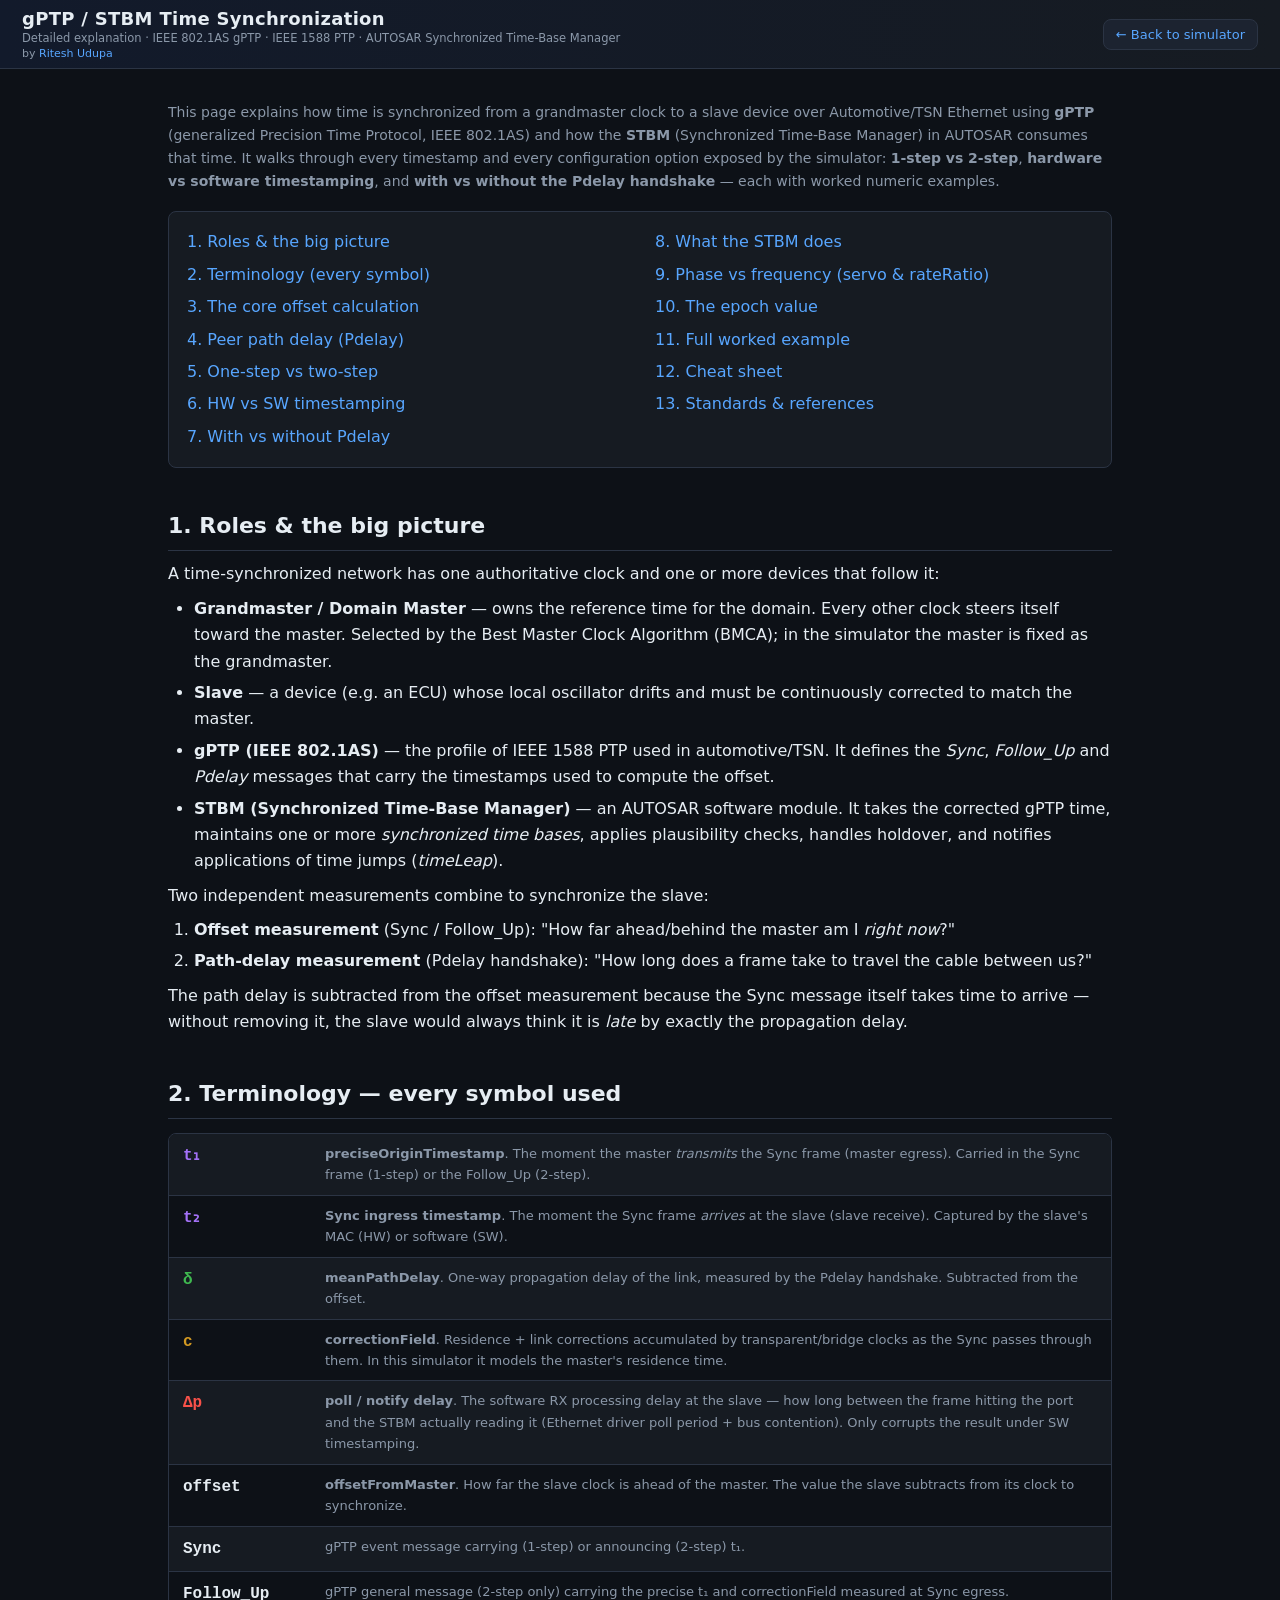
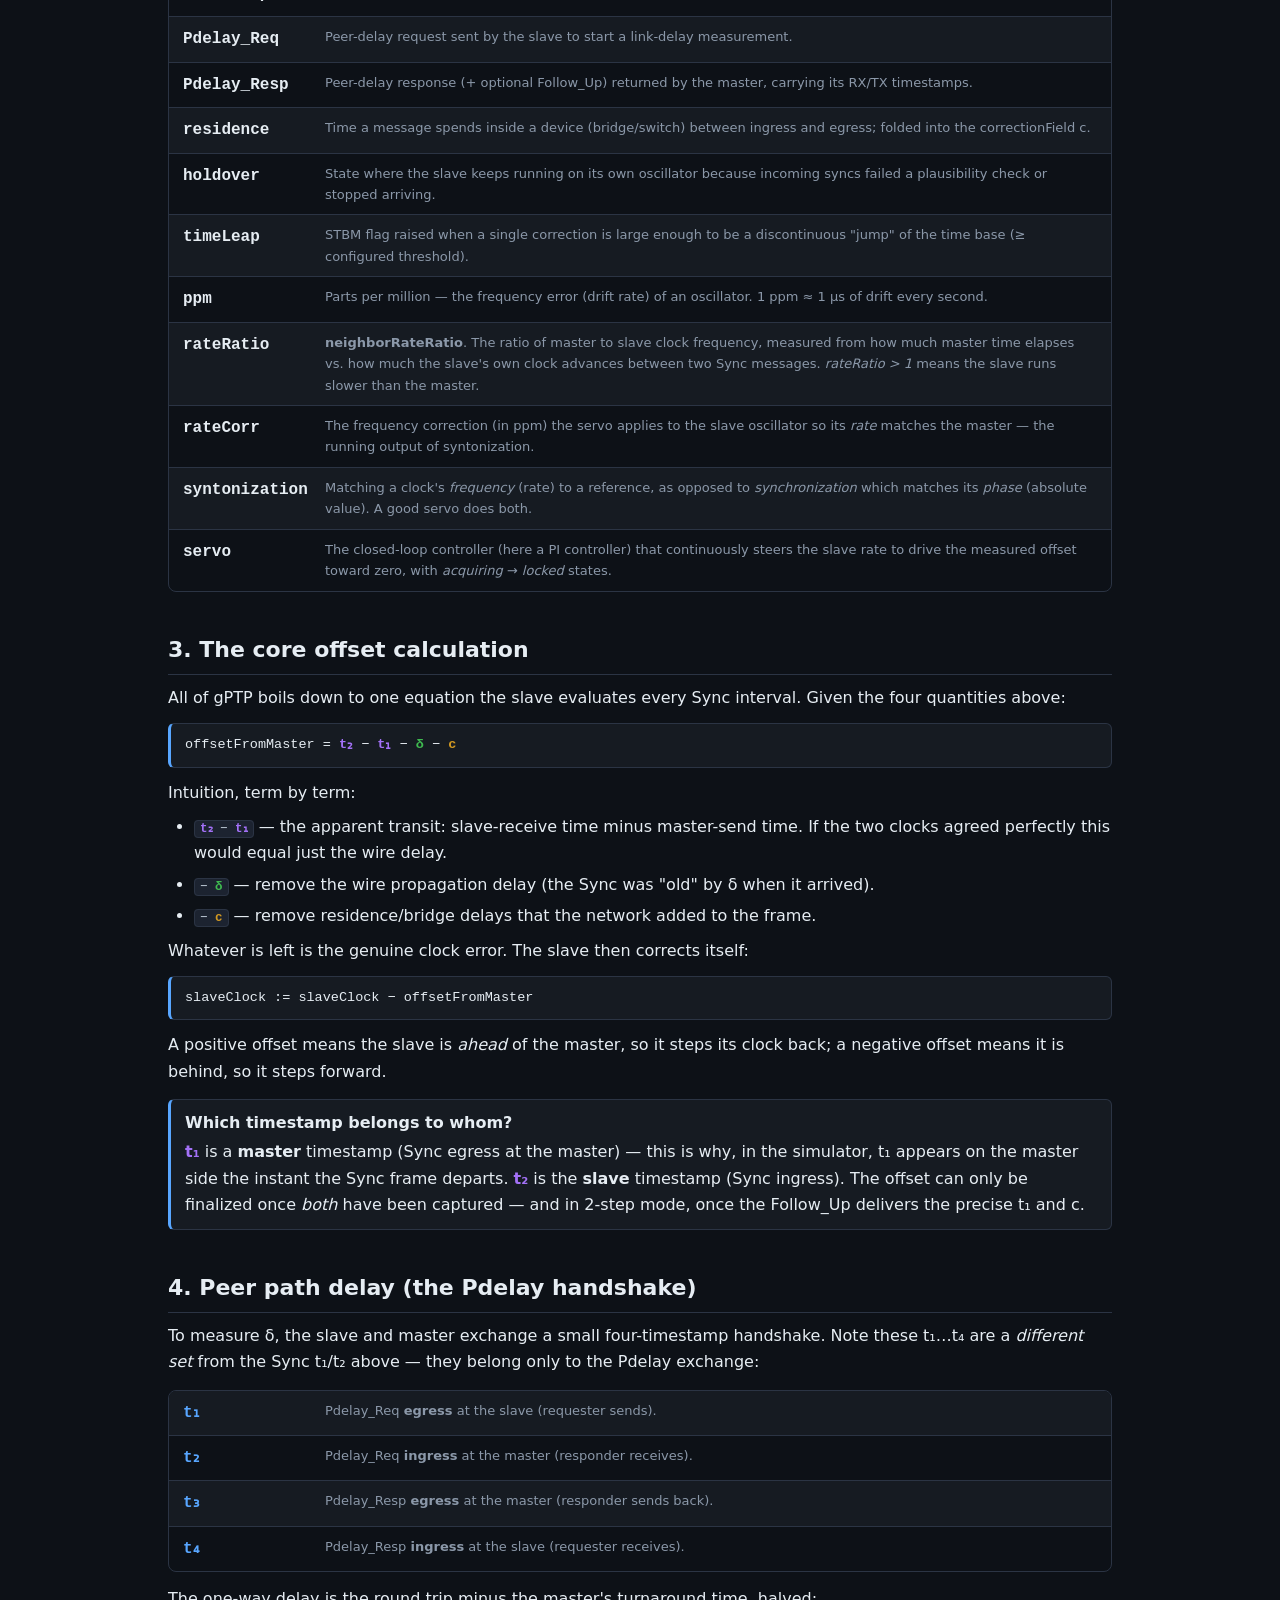
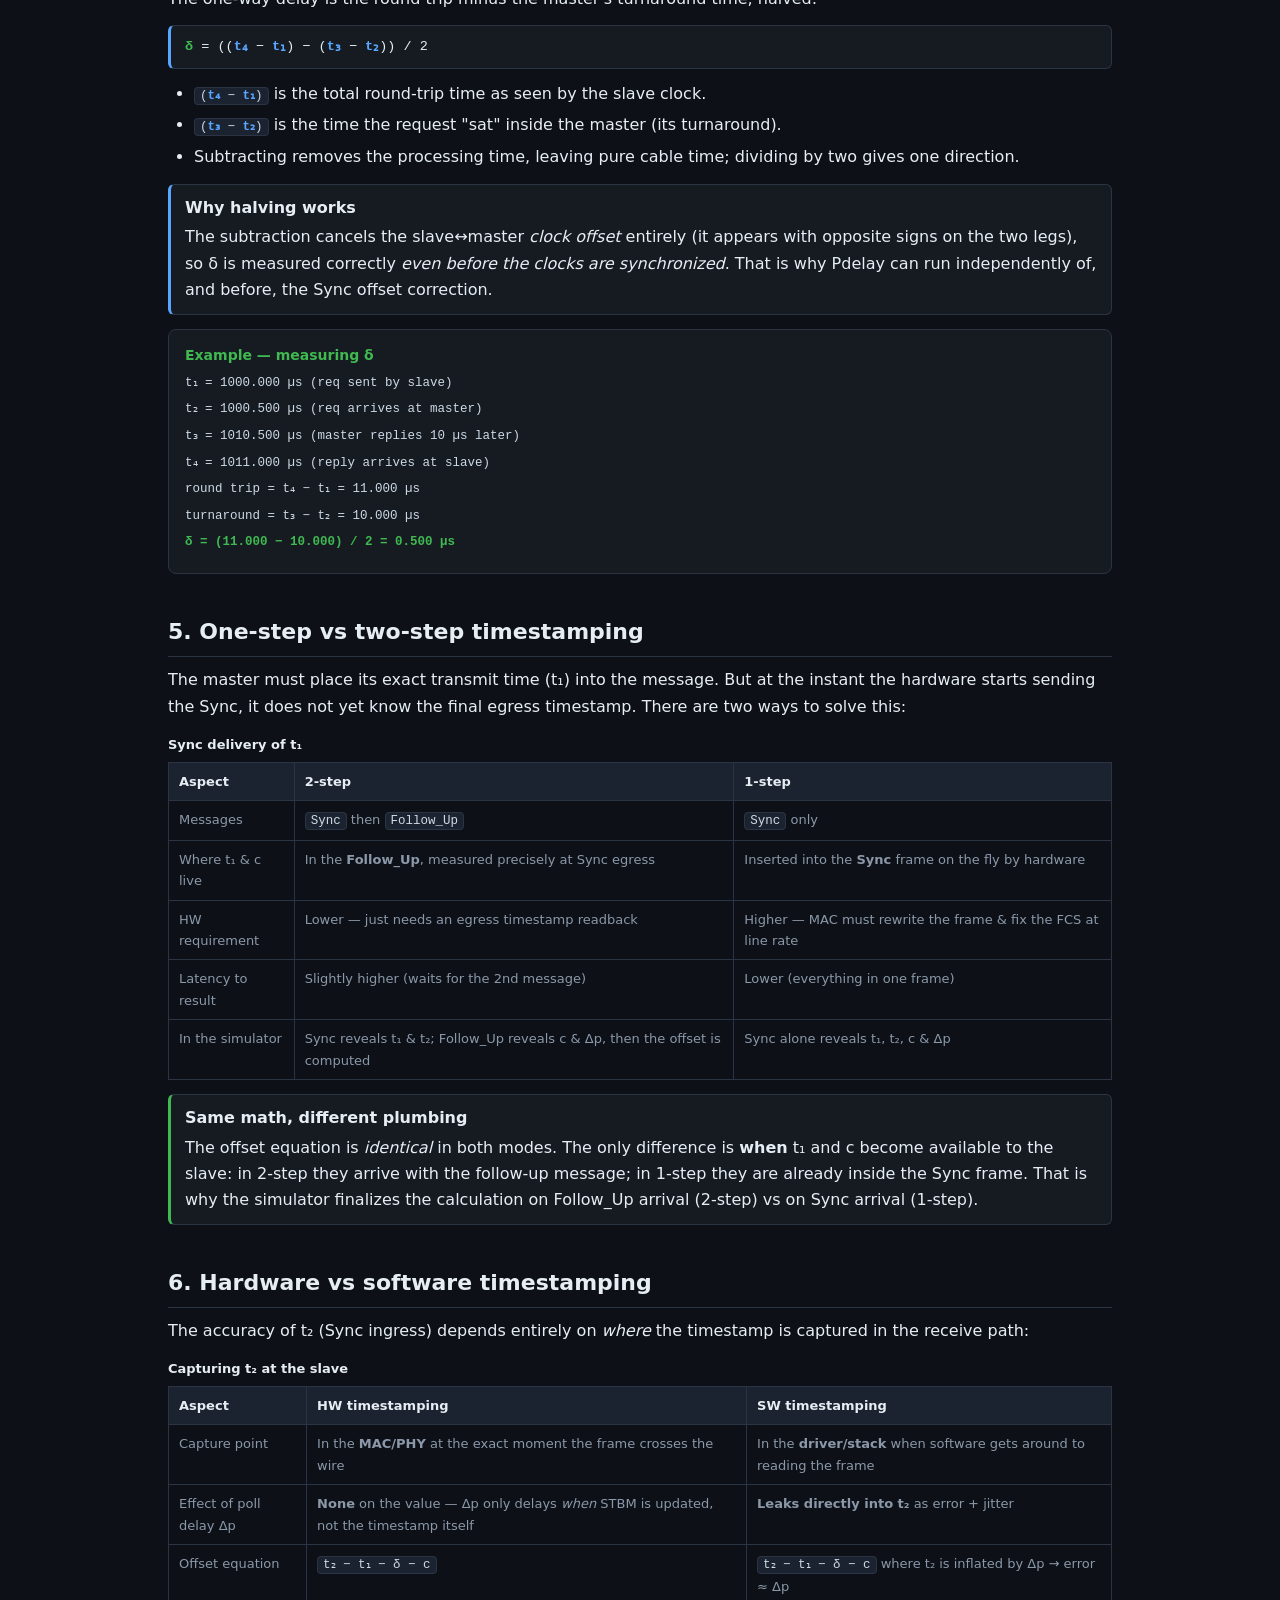
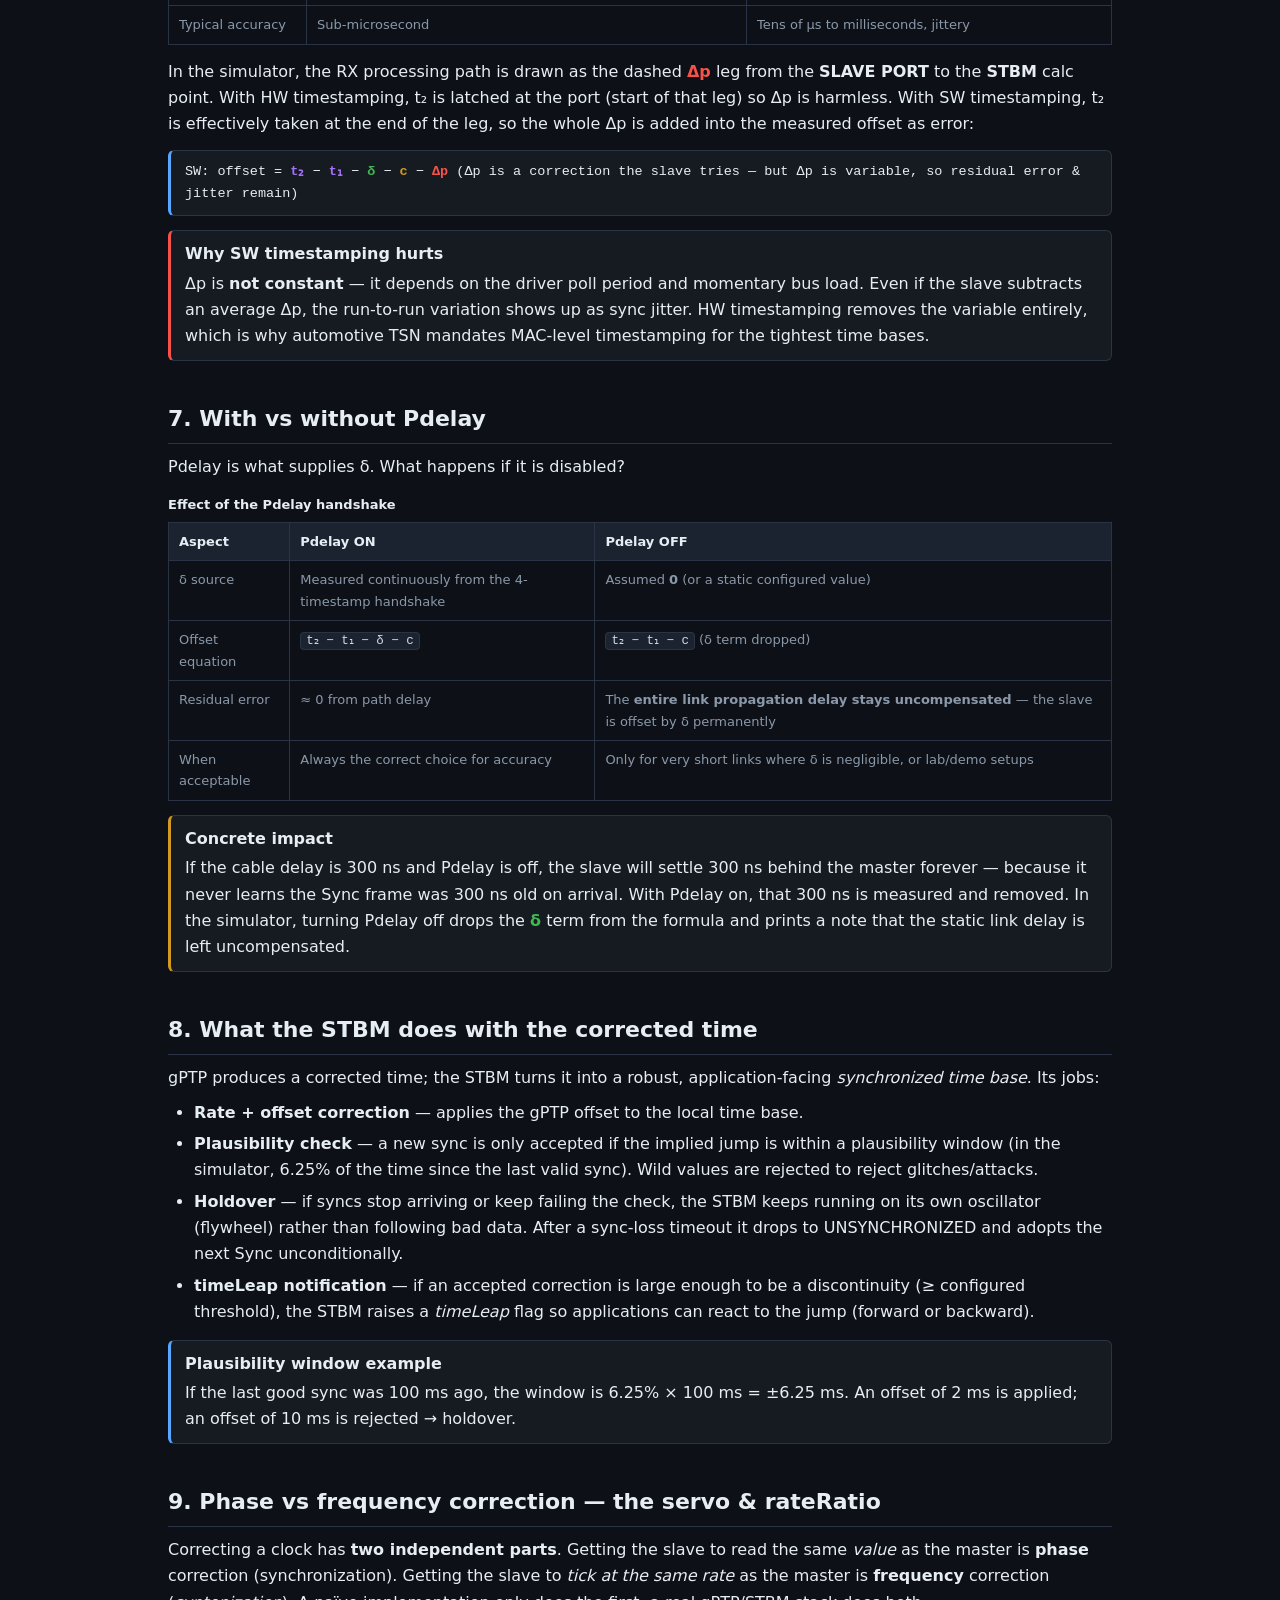
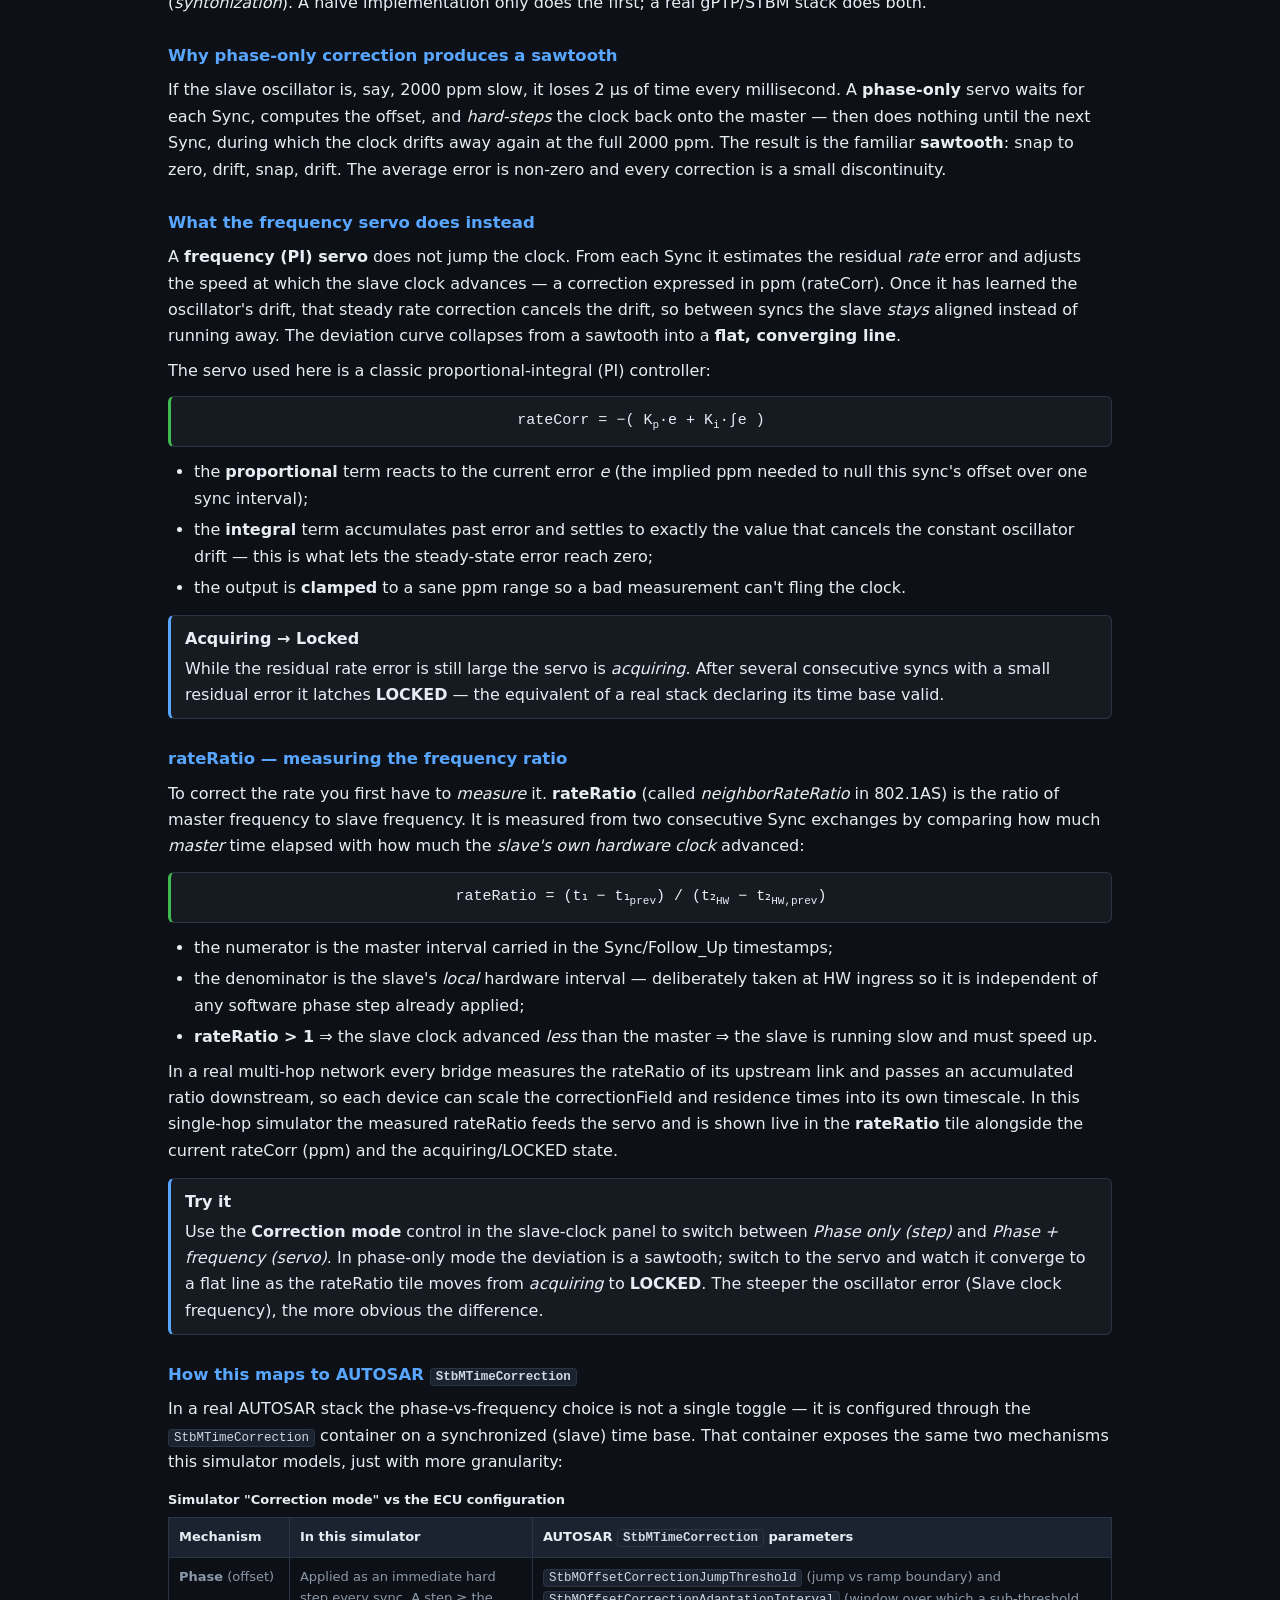
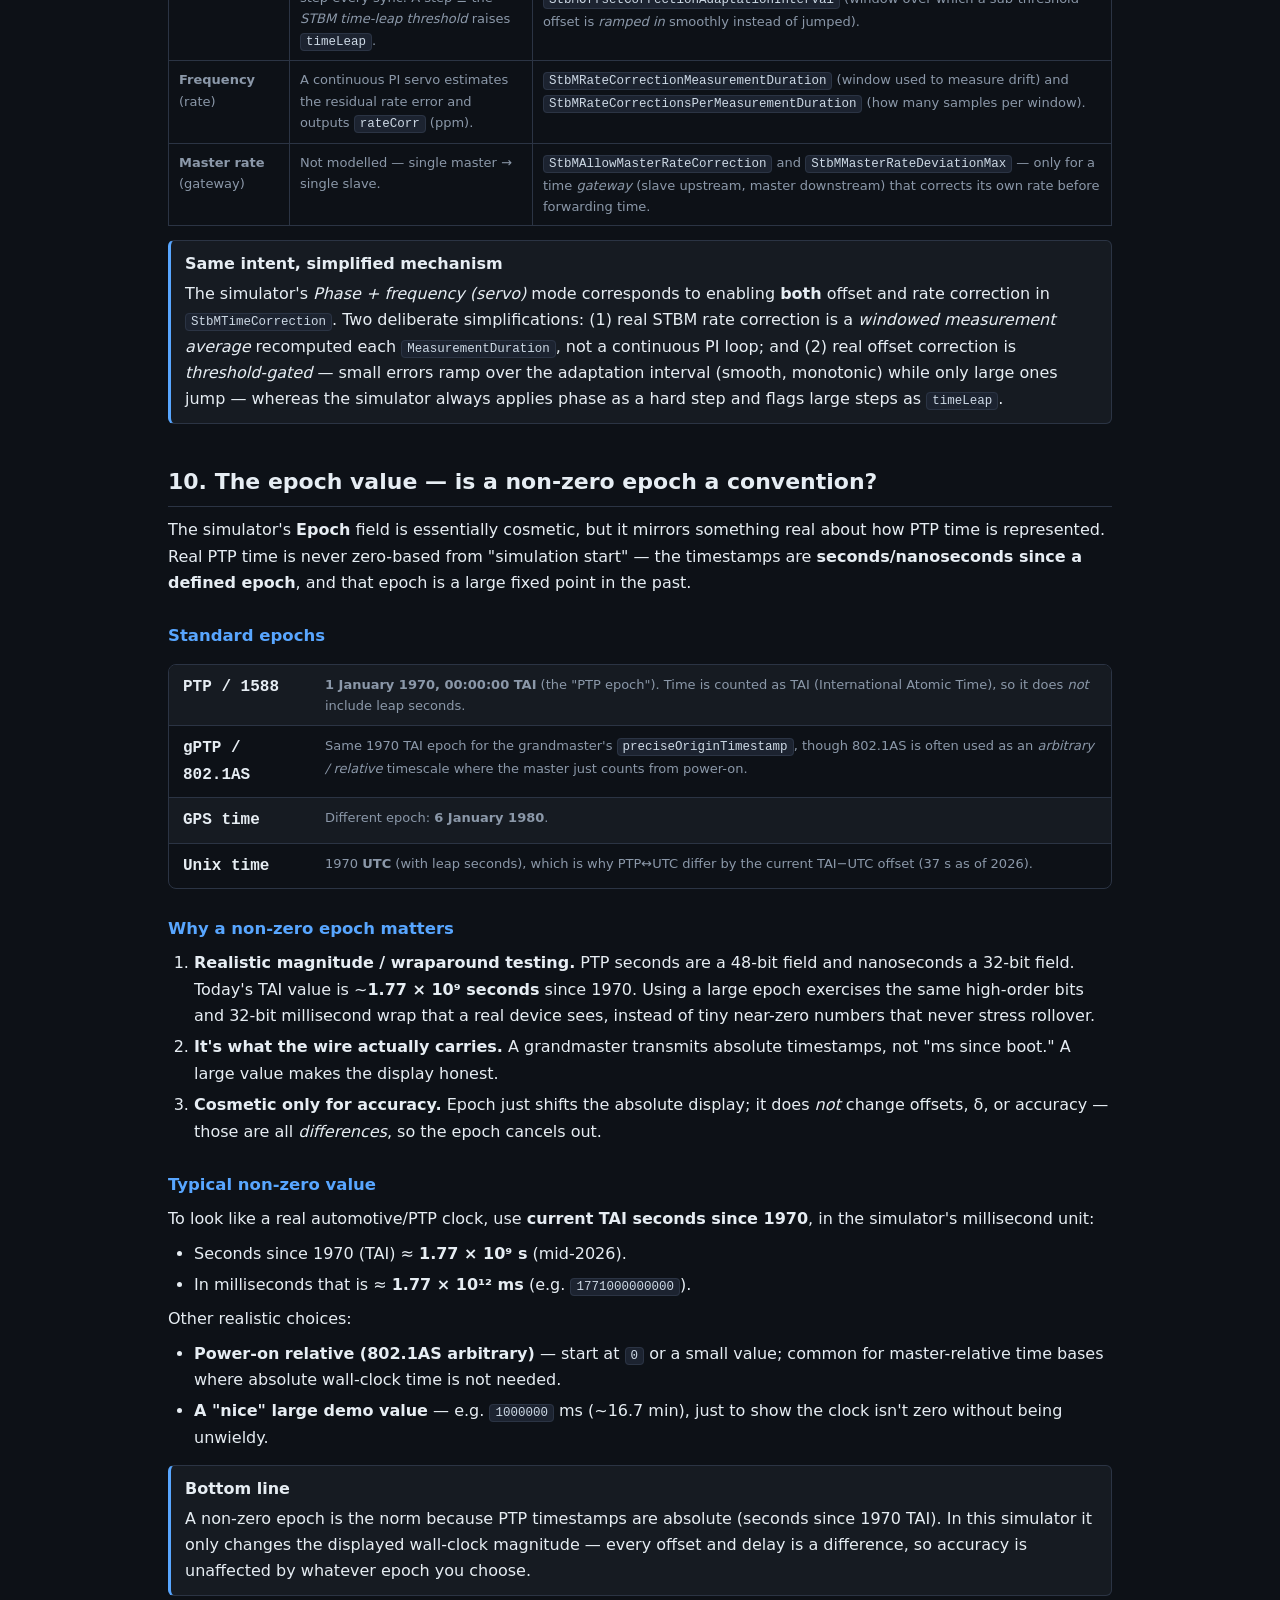
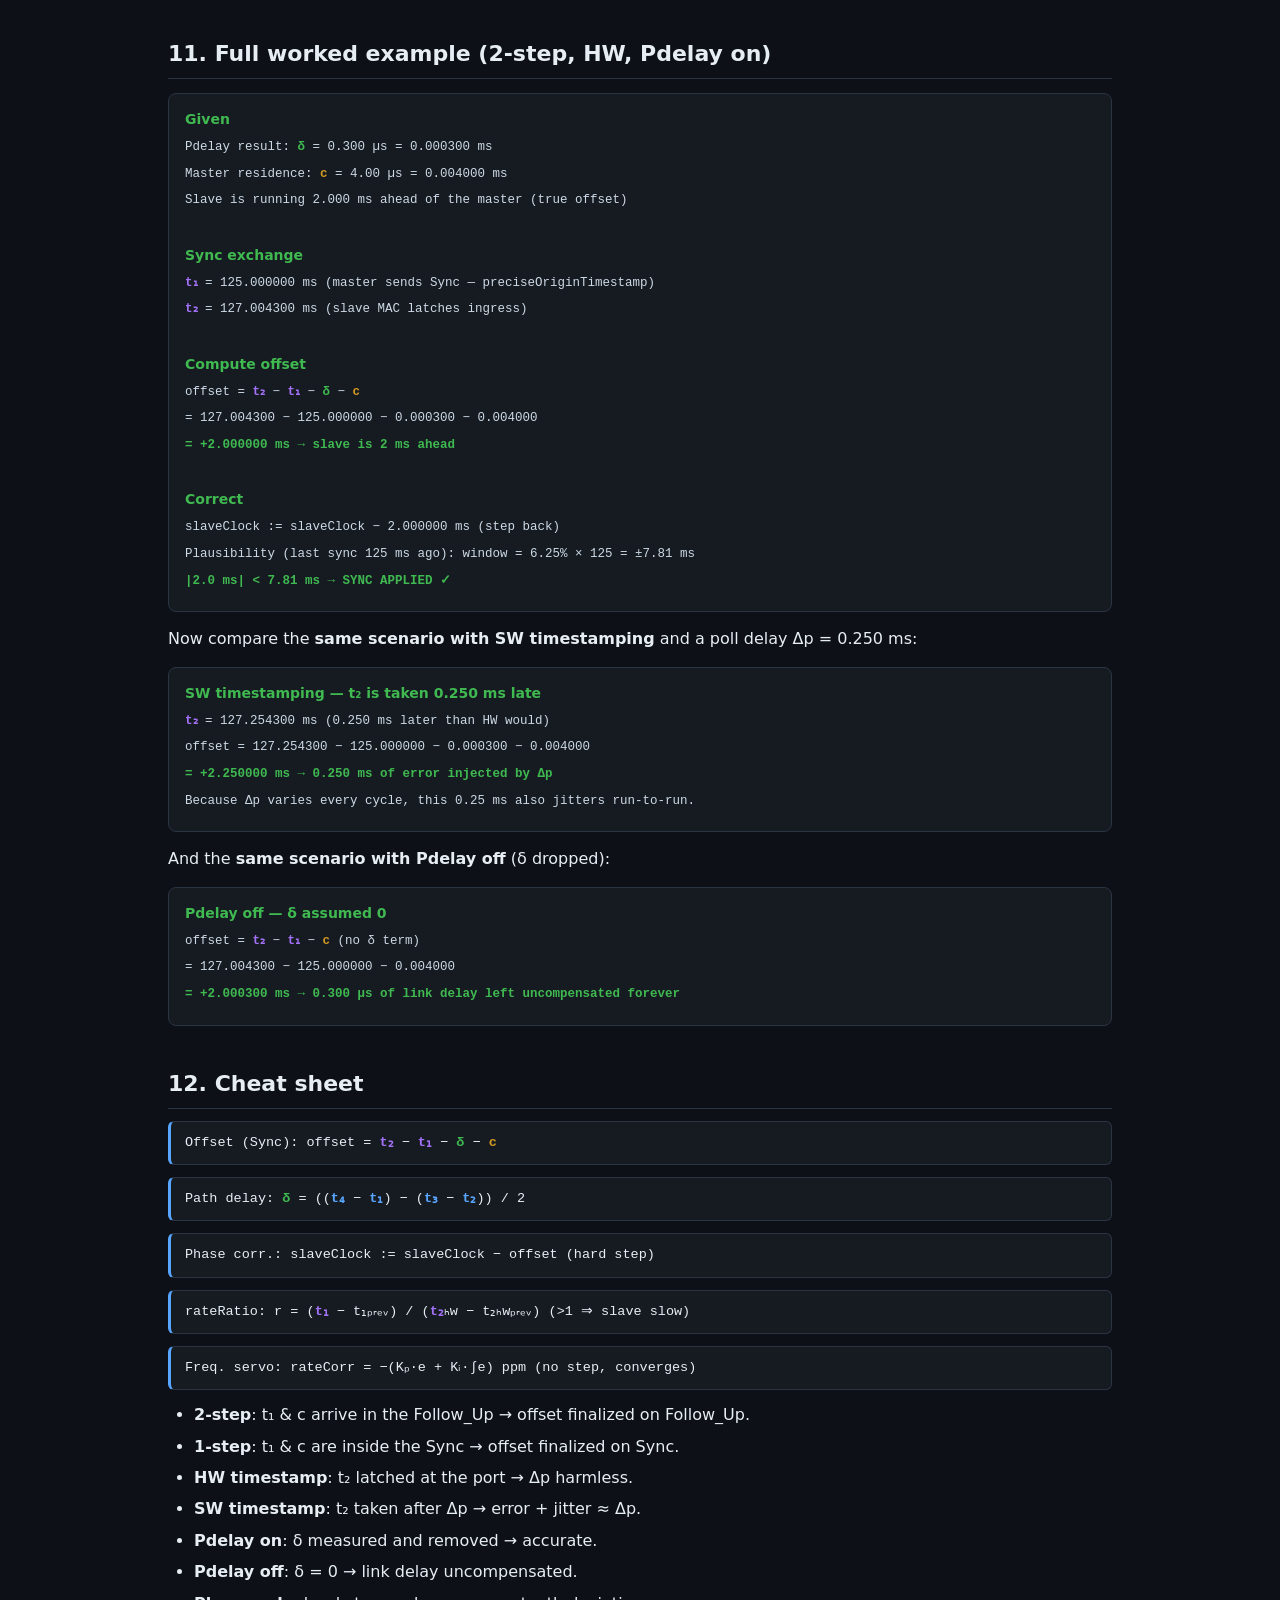
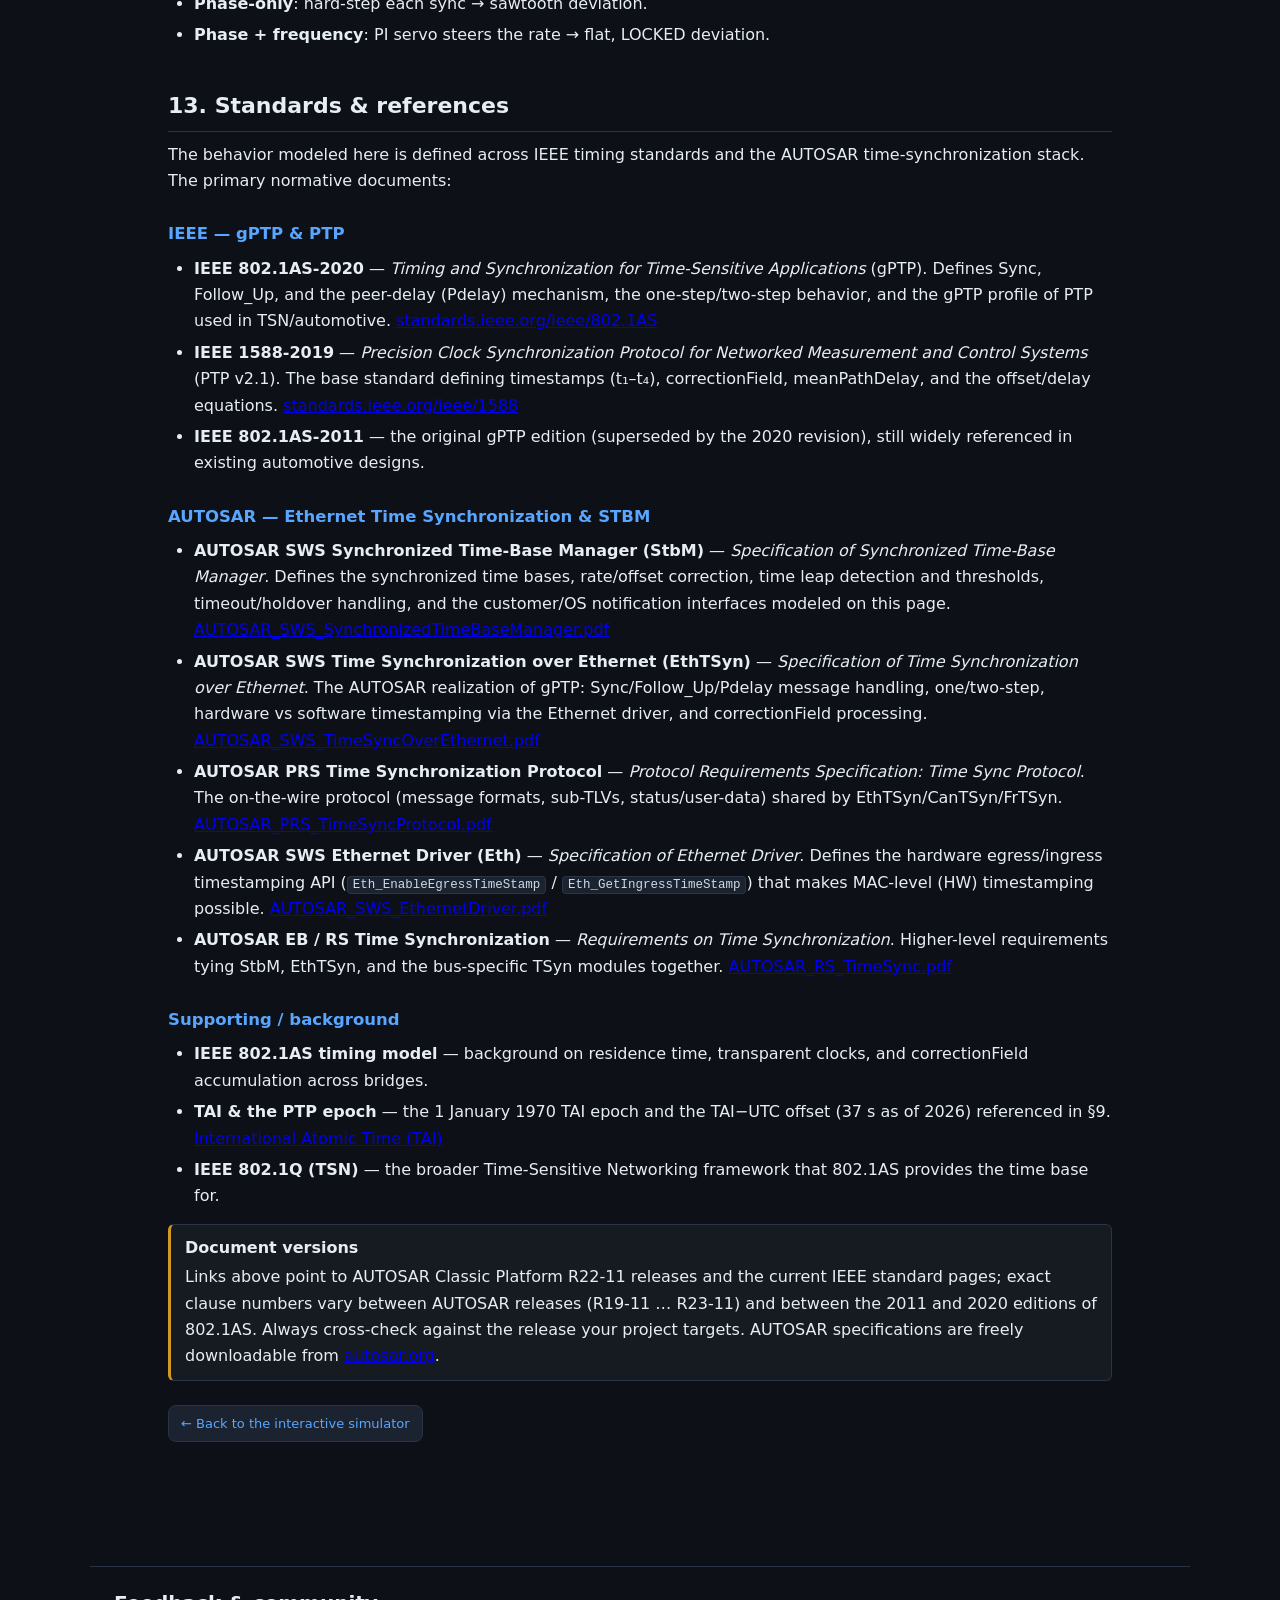
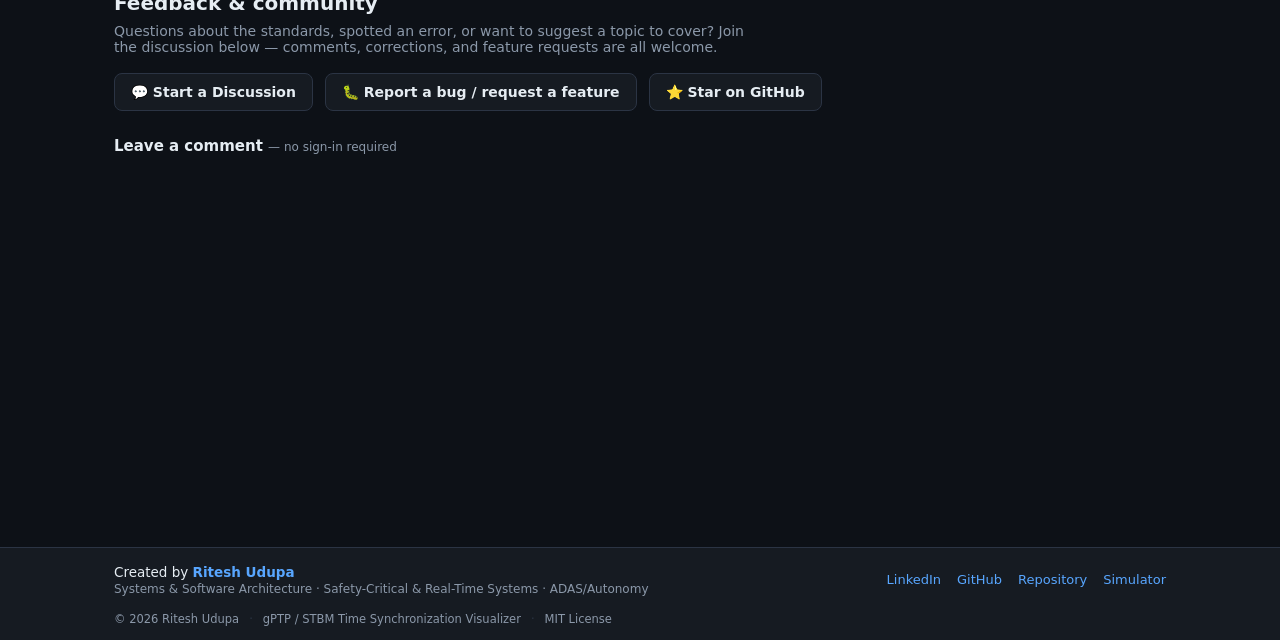
==== commit fa977074: "Add StbMTimeCorrection mapping to docs servo section" ====
--- a/docs.html
+++ b/docs.html
@@ -496,6 +496,42 @@
       more obvious the difference.
     </div>
 
+    <h3>How this maps to AUTOSAR <code>StbMTimeCorrection</code></h3>
+    <p>
+      In a real AUTOSAR stack the phase-vs-frequency choice is not a single toggle — it is configured through the
+      <code>StbMTimeCorrection</code> container on a synchronized (slave) time base. That container exposes the same
+      two mechanisms this simulator models, just with more granularity:
+    </p>
+    <table class="cmp">
+      <caption>Simulator "Correction mode" vs the ECU configuration</caption>
+      <tr><th>Mechanism</th><th>In this simulator</th><th>AUTOSAR <code>StbMTimeCorrection</code> parameters</th></tr>
+      <tr>
+        <td><strong>Phase</strong> (offset)</td>
+        <td>Applied as an immediate hard step every sync. A step ≥ the <em>STBM time-leap threshold</em> raises <code>timeLeap</code>.</td>
+        <td><code>StbMOffsetCorrectionJumpThreshold</code> (jump vs ramp boundary) and <code>StbMOffsetCorrectionAdaptationInterval</code> (window over which a sub-threshold offset is <em>ramped in</em> smoothly instead of jumped).</td>
+      </tr>
+      <tr>
+        <td><strong>Frequency</strong> (rate)</td>
+        <td>A continuous PI servo estimates the residual rate error and outputs <code>rateCorr</code> (ppm).</td>
+        <td><code>StbMRateCorrectionMeasurementDuration</code> (window used to measure drift) and <code>StbMRateCorrectionsPerMeasurementDuration</code> (how many samples per window).</td>
+      </tr>
+      <tr>
+        <td><strong>Master rate</strong> (gateway)</td>
+        <td>Not modelled — single master → single slave.</td>
+        <td><code>StbMAllowMasterRateCorrection</code> and <code>StbMMasterRateDeviationMax</code> — only for a time <em>gateway</em> (slave upstream, master downstream) that corrects its own rate before forwarding time.</td>
+      </tr>
+    </table>
+    <div class="callout info">
+      <span class="lbl">Same intent, simplified mechanism</span>
+      The simulator's <em>Phase&nbsp;+&nbsp;frequency (servo)</em> mode corresponds to enabling
+      <strong>both</strong> offset and rate correction in <code>StbMTimeCorrection</code>. Two deliberate
+      simplifications: (1) real STBM rate correction is a <em>windowed measurement average</em> recomputed each
+      <code>MeasurementDuration</code>, not a continuous PI loop; and (2) real offset correction is
+      <em>threshold-gated</em> — small errors ramp over the adaptation interval (smooth, monotonic) while only
+      large ones jump — whereas the simulator always applies phase as a hard step and flags large steps as
+      <code>timeLeap</code>.
+    </div>
+
     <!-- ================================================================ -->
     <h2 id="epoch">10. The epoch value — is a non-zero epoch a convention?</h2>
     <p>
